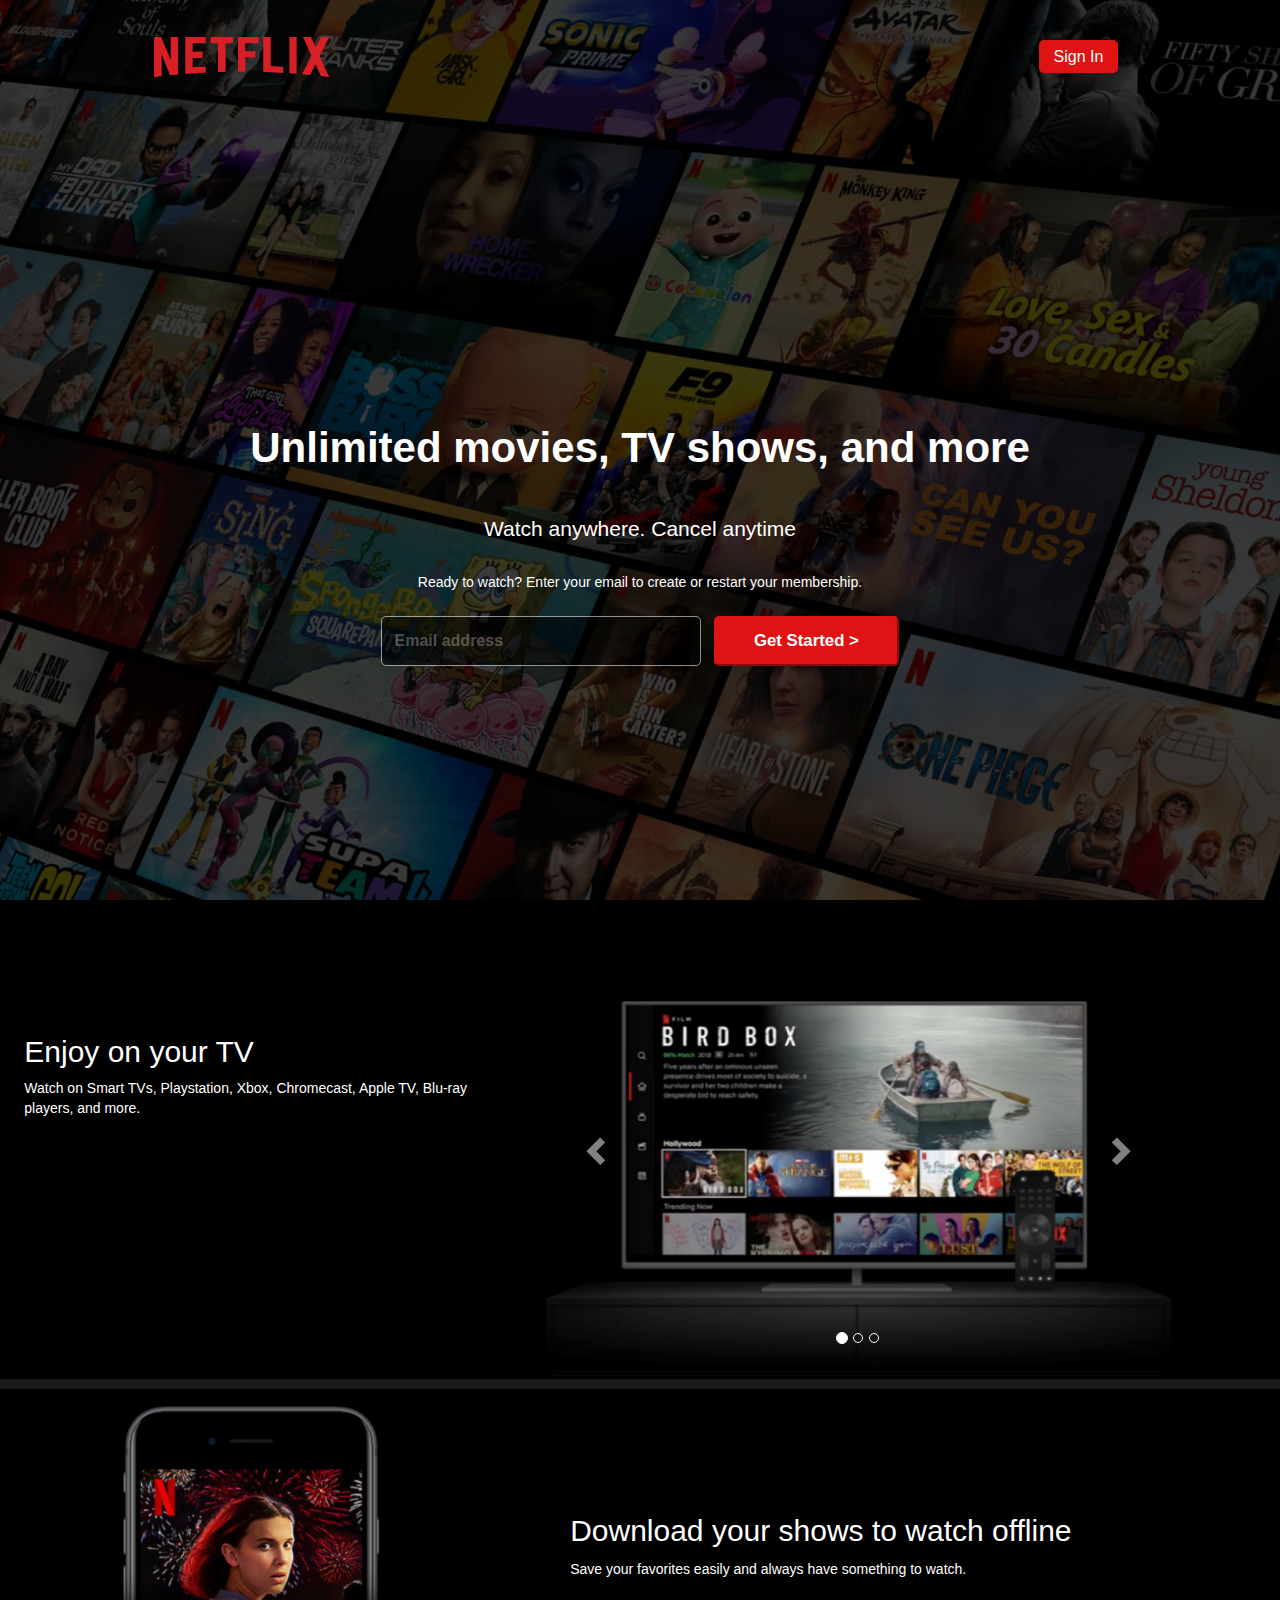
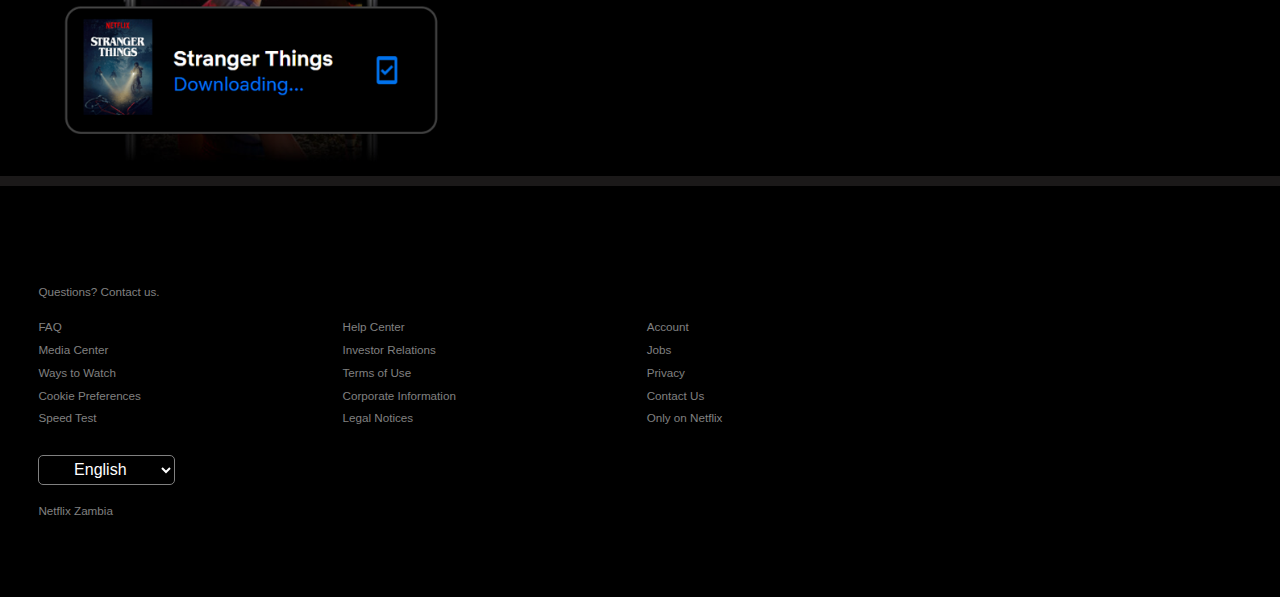
==== index.html @ eb21260d "added bootstrap 3 and working slider" ====
<!DOCTYPE html>
<html lang="en">
  <head>

    <!-- This clone of Netflix website has been developed as part of my assignment towards the Fullstack Web Development Certification course am currently attending at Edureka. -->
    
    <meta charset="UTF-8" />
    <meta name="viewport" content="width=device-width, initial-scale=1.0" />

    
    <title>Netflix Clone Zambia - Watch TV Shows Online, Watch Movies Online</title>

    <!-- <link href="https://cdn.jsdelivr.net/npm/bootstrap@5.0.2/dist/css/bootstrap.min.css" rel="stylesheet" integrity="sha384-EVSTQN3/azprG1Anm3QDgpJLIm9Nao0Yz1ztcQTwFspd3yD65VohhpuuCOmLASjC" crossorigin="anonymous">
    <script src="https://cdn.jsdelivr.net/npm/bootstrap@5.0.2/dist/js/bootstrap.bundle.min.js" integrity="sha384-MrcW6ZMFYlzcLA8Nl+NtUVF0sA7MsXsP1UyJoMp4YLEuNSfAP+JcXn/tWtIaxVXM" crossorigin="anonymous"></script> -->

    <link rel="stylesheet" href="https://maxcdn.bootstrapcdn.com/bootstrap/3.4.1/css/bootstrap.min.css">
        <script src="https://ajax.googleapis.com/ajax/libs/jquery/3.6.4/jquery.min.js"></script>
        <script src="https://maxcdn.bootstrapcdn.com/bootstrap/3.4.1/js/bootstrap.min.js"></script>

    <link rel="stylesheet" href="./css/styles.css" />
    <link rel="icon" href="./images/netflix-logo1.png" />
  </head>
  <body>
    <header>
      <!-- <img src="./images/background_banner.jpg" class="banner-img" alt="Netflix Movies Snapshot" /> -->
      <nav>
        <div class="div-nav-logo">
          <img
            src="./images/logo.png"
            class="nav-netflix-logo"
            alt="netflix-logo"
          />
        </div>
        <div class="navbar-items">
          <a href="#">Sign In</a>
        </div>
      </nav>

      <div class="banner-text">
        <h1>Unlimited movies, TV shows, and more</h1>
        <h3>Watch anywhere. Cancel anytime</h3>
        <h5>
          Ready to watch? Enter your email to create or restart your membership.
        </h5>
        <div>
          <form
            action="#"
            method="post"
            aria-label="Sign up or restart your membership with Netflix."
          >
            <input
              type="text"
              name="email"
              placeholder="Email address"
              required
            />
            <button type="submit" name="submit" title="submit">
              Get Started >
            </button>
          </form>
        </div>
      </div>
    </header>

    <main>

      <!-- Watch on TV Section -->

      <section >
        <div class="row">
        <div class="col-lg-5 col-md-5 col-sm-12 col-xs-12 enjoy-on-tv">
          <h2>Enjoy on your TV</h2>
          <p>Watch on Smart TVs, Playstation, Xbox, Chromecast, Apple TV, Blu-ray players, and more.</p>
        </div>


        <div class="col-lg-6 col-md-6 col-sm-12 col-xs-12">
            <div id="devCarousel" class="carousel slide" data-ride="carousel">
                <ol class="carousel-indicators">
                    <li data-target="#devCarousel" data-slide-to="0" class="active"></li>
                    <li data-target="#devCarousel" data-slide-to="1"></li>
                    <li data-target="#devCarousel" data-slide-to="2"></li>
                </ol>
                <div class="carousel-inner">
                    <div class="item active">
                        <img src="./images/feature-1.png" alt="feature-1" class="imgSlider"/>    
                    </div>
                    <div class="item">
                        <img src="./images/feature-2.png" alt="feature-2" class="imgSlider"/>
                    </div>
                    <div class="item">
                        <img src="./images/feature-3.png" alt="feature-3" class="imgSlider"/>
                    </div>
                </div>

                <a class="left carousel-control" href="#devCarousel" data-slide="prev">
                    <span class="glyphicon glyphicon-chevron-left"></span>
                </a>

                <a class="right carousel-control" href="#devCarousel" data-slide="next">
                    <span class="glyphicon glyphicon-chevron-right"></span>
                </a>


            </div>
        </div>
        </div>
        

        </section>

      <!-- Download your TV Shows Section -->

      <section >
        <div class="row">

        <div class="col-lg-5 col-md-5 col-sm-12 col-xs-12">
                     <img src="./images/feature-2.png" alt="feature-2" class="imgSlider"/>    
            </div>

        <div class="col-lg-6 col-md-6 col-sm-12 col-xs-12 enjoy-on-tv">
          <h2>Download your shows to watch offline </h2>
          <p>Save your favorites easily and always have something to watch.</p>
        </div>

        </div>
        

        </section>

          <!-- <section class="watch-on-tv-section">
            <h2>Enjoy on your TV</h2>
            <h4>Watch on Smart TVs, Playstation, Xbox, Chromecast, Apple TV, Blu-ray players, and more.</h4>
          </section>

          <section class="download-shows-section">

            <h2>Enjoy on your TV</h2>
            <h4>Watch on Smart TVs, Playstation, Xbox, Chromecast, Apple TV, Blu-ray players, and more.</h4>
          </section>

          <section class="watch-everywhere-section">
            <h2>Enjoy on your TV</h2>
            <h4>Watch on Smart TVs, Playstation, Xbox, Chromecast, Apple TV, Blu-ray players, and more.</h4>
          </section>

          <section class="kids-section">
            <h2>Enjoy on your TV</h2>
            <h4>Watch on Smart TVs, Playstation, Xbox, Chromecast, Apple TV, Blu-ray players, and more.</h4>
          </section> -->

          <section class="faq-section"></section>


          <hr class="section-divider" >

      
          <span id="contact-link">
             <a href="#">Questions? Contact us.</a>
          </span>
              
    </main>

    <footer>

       

        
           <span><a href="#" >FAQ</a></span>
           <span><a href="#" >Help Center</a></span>
           <span><a href="#" >Account</a></span>
           
        

        
          <span><a href="#">Media Center</a></span>
          <span><a href="#">Investor Relations</a></span>
          <span><a href="#">Jobs</a></span>
        

        
          <span><a href="#">Ways to Watch</a></span>
          <span><a href="#">Terms of Use</a></span>
          <span><a href="#">Privacy</a></span>
        
          <span><a href="#" >Cookie Preferences</a></span>
          <span><a href="#" >Corporate Information</a></span>
          <span><a href="#" >Contact Us</a></span>
        
          <span><a href="#" >Speed Test</a></span>
          <span><a href="#" >Legal Notices</a></span>
          <span><a href="#" >Only on Netflix</a></span>

          <div>
            <select name="languages" id="languages" title="languages">
                <option value="en-ZM">English</option>
          </select>   
          <span>Netflix Zambia</span>
          </div>
        

    </footer>
  </body>
</html>
---- css/styles.css ----
* {
    margin: 0px;
    padding: 0px;
    box-sizing: border-box;
}

body{
    background-color: black;
    font-family: "Poppins", sans-serif;
    color: white;
    overflow: hidden;
    overflow-y: scroll;
}

header {
    width: 100%;
    min-height: 100dvh;
    background-image: linear-gradient(rgba(0, 0, 0, 0.7), rgba(0, 0, 0, 0.7)), url(../images/background_banner.jpg) ;
    /* background: linear-gradient(360deg, rgba(0, 0, 0, 0) 0%, rgba(0, 0, 0, 0.90) 100%), */
            /* url(../images/background_banner.jpg); */
    background-size: cover;
    background-position: center;

}

nav {
    position: absolute;
    top: 3%;
    display: flex;
    justify-content: space-between;
    width: 100%;
    padding: 0% 12%;
    /* border: 1px solid #ccc; */
}
 
.section-divider {  
    width: 100%;
    margin-top: 10px;
    border-color: black;
    /* background-color: rgb(78, 75, 75);
    color:  rgb(78, 75, 75);
    border-top: 10px solid rgb(78, 75, 75); */
}

.div-nav-logo{
    float: left;
    padding-top: 1%;
}
.nav-netflix-logo{
    width: 175px;
    height: 40px;
}

.navbar-items {    
    float: right;
    padding-top: 2%;
}

.navbar-items a {
    width: max-content;
    margin: 8px;
    background-color: rgb(223, 19, 19);
    border-radius: 5px;
    padding: 8px 15px;
    color: white;
    font-size:medium;
    text-decoration: none;
}

.banner-text {
    width: 100%;
    position: absolute;
    top: 45%;
    display: flex;
    flex-direction: column;
    align-items: center;
    justify-content: center;
    /* border: 1px solid #fff; */
    text-align: center;
}

.banner-text h1, h2, h3, h4, h5, h6 {
    margin-bottom: 2%;
}

.banner-text h1 {
    font-weight:800;
    font-size: 300%;
}

.banner-text h3 {
    font-size: 150%;
}

.banner-text h5 {
    font-size: 100%;
}

.banner-text div {
    width: 100%;
    
}

.banner-text div form{
    display: flex;
    flex-wrap: wrap;
    justify-content: center;
    width: 100%;
   

}

.banner-text div form input {
    background-color: rgb(0, 0, 0);
    /* color:white !important; */
    width: 25%;
    height: 50px;
    opacity: 55%;
    border: 1px solid white;
    border-radius: 5px;
    margin-right: 1%;
    font-size: medium;
    font-weight: bold;
    padding-left: 1%;

}

.banner-text div form button {
    width: max-content;
    padding-left: 3%;
    padding-right: 3%;
    border-radius: 5px;
    font-size: larger;
    font-weight: bold;
    color: #fff;
    background-color: rgb(223, 19, 19);
    border-color: rgb(223, 19, 19);
}

main {
    background-color: rgb(27, 25, 25);
}

section {
    background-color: black;
    margin-bottom: 3px;
    margin-top: 10px;
    padding: 0%;
}



main span a{
    float: left;
    text-align: left;
    color: gray;
    margin: 6% 0% 1% 3%;
    font-size: smaller;
}

.enjoy-on-tv {

    padding-top: 8%;
    padding-left: 3%;
}

.imgSlider {
    width: 100%;
    height: auto;
    /* height: 300px !important; */
}

footer {

    width: 100%;
    padding: 0% 25% 6% 3%;
    display: flex;
    flex-direction: row;
    flex-wrap: wrap;
    color: gray;

}

footer span {
    width: 33%;
    min-width: 100px;
}

footer span a {
    float: left;
    text-align: left;
    color: gray;
    margin-top: 2%;
    font-size: smaller;
}

footer div {
    margin-top: 3%;
}

footer div select {
    min-width: max-content;
    background-color: black;
    color: white;
    border: 1px solid gray;
    padding: 3% 20%;
    margin-bottom: 10%;
    font-size: medium;
    border-radius: 5px;
}

footer div span {
    font-size: smaller;
}



/**** MEDIA QUERIES ****/

/* @media screen and (max-width:1080px) { */
@media screen and (max-width:1080px) {

        header {
        
                min-height: 60dvh;
        
            }


nav {
      padding: 0% 3%;
}
    .nav-netflix-logo {
            width: 100px;
            height: 20px;
        }

.banner-text {
    top: 20%;
}
    
    .banner-text h1 {
            font-weight: bold;
            font-size:175%;
        }
    
        .banner-text h3 {
            font-size:100%;
            font-weight: lighter;
        }
    
        .banner-text h5 {
            font-size:smaller
        }
    
        .banner-text div {
            width: 100%;
            font-weight: lighter;
    
        }

        .banner-text div form input {
                    width: 30%;
                 }
    
    
}

/* @media screen and (max-width:700px) { */
@media screen and (max-width:992px) {


    .banner-text div form input {
            height: 35px;
            font-size: smaller;
    
        }
    footer span {
            
            width: 45%;
        }

}

/* @media screen and (max-width:535px) { */
@media screen and (max-width:768px) {

    header {
        
            min-height: 60dvh;
        
            }
        
  
    .banner-text {
        top: 20%;
                }

    .banner-text h1 {
        /* font-weight: bold; */
        font-size: medium;
    }

    .banner-text h3 {
        font-size: small;
    }

    .banner-text h5 {
        font-size: smaller
    }

    .banner-text div {
        width: 100%;

    }

     .banner-text div form input {
        width: 55%;
    } 

    .banner-text div form button {
        /* margin: auto; */
        font-size: smaller;
        
    }

        footer span {
    
            width: 85%;
        }
}


/* @media screen and (max-width: 300px){ */
@media screen and (max-width: 576px) {
    header {
 
            min-height: 90dvh;           
    
        }

    nav {
           flex-direction: column;
           justify-content: center;
           align-items: center;
        }
   
    .banner-text {
        top: 20%;
    }

        .banner-text div form input {
            margin: 10px auto;
            width: 95%;
        }

    .banner-text div form button {
        margin: 10px auto;
                 
    }
        

}
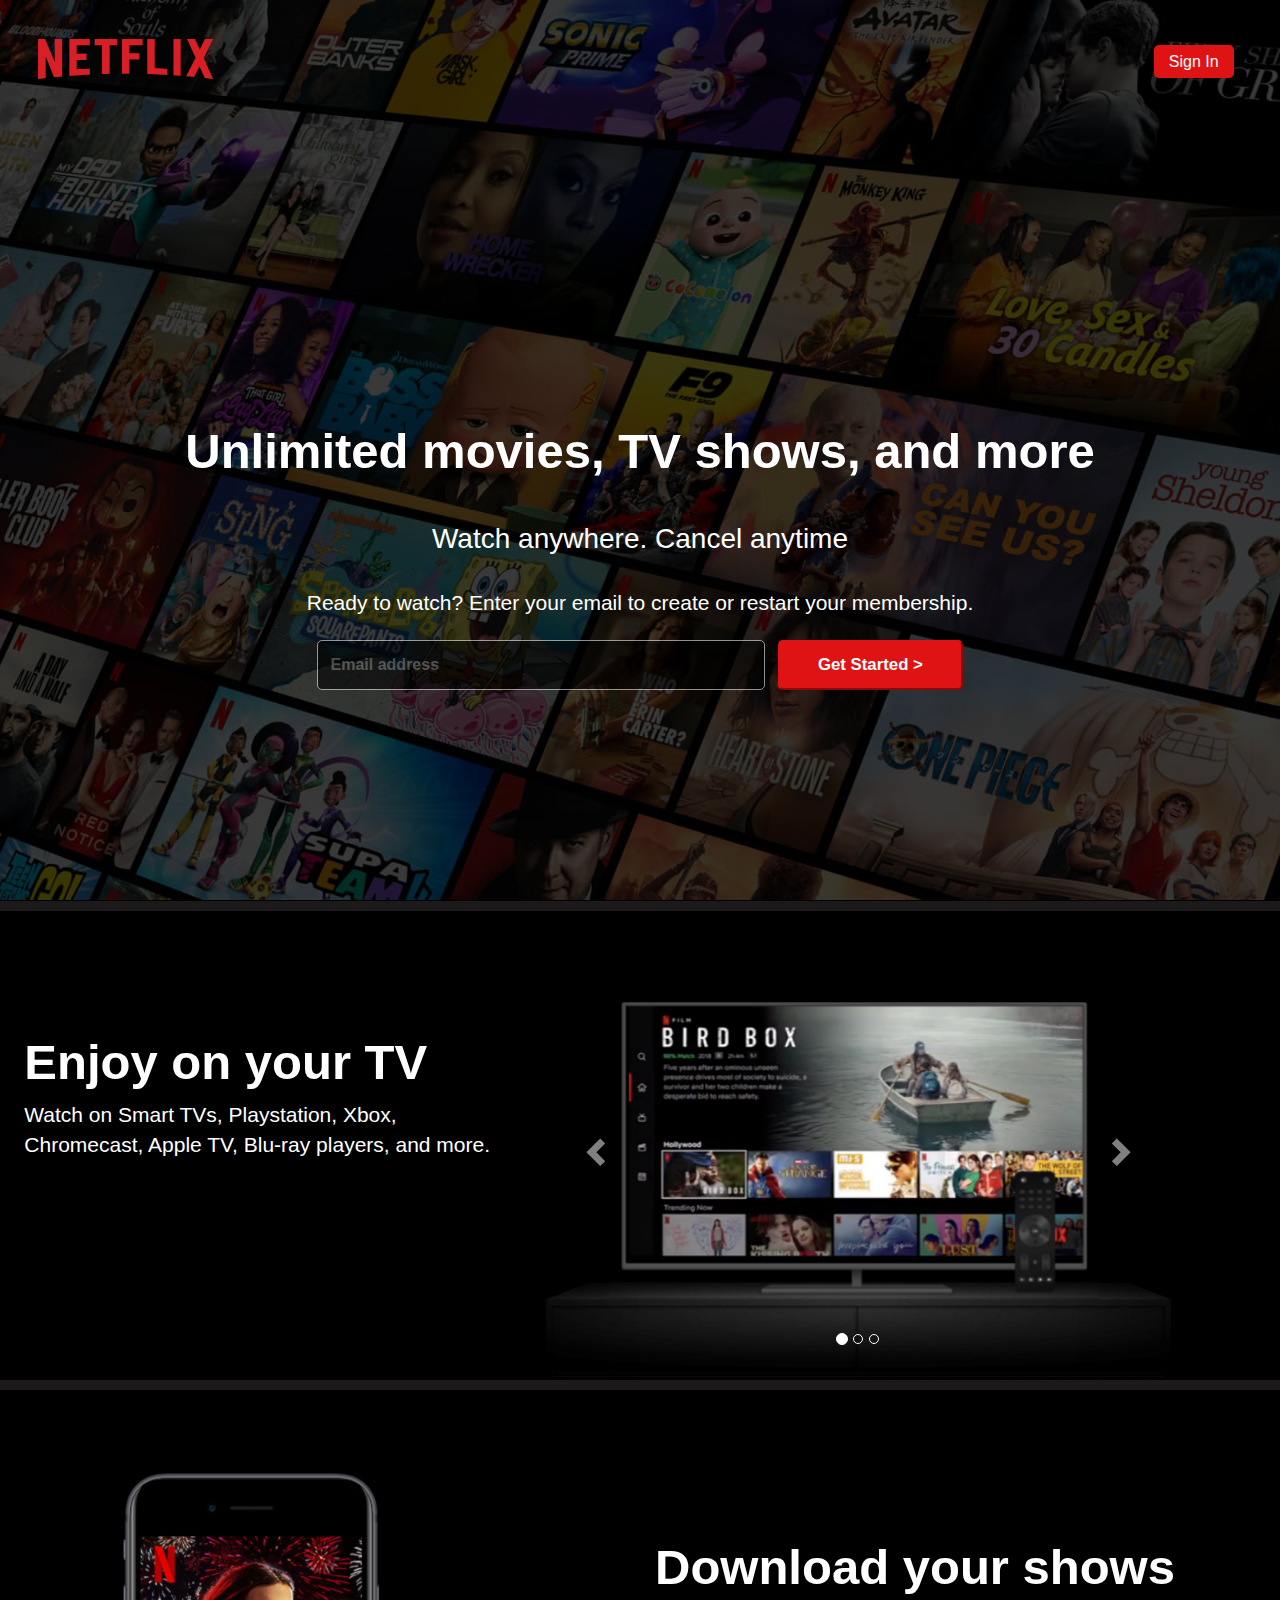
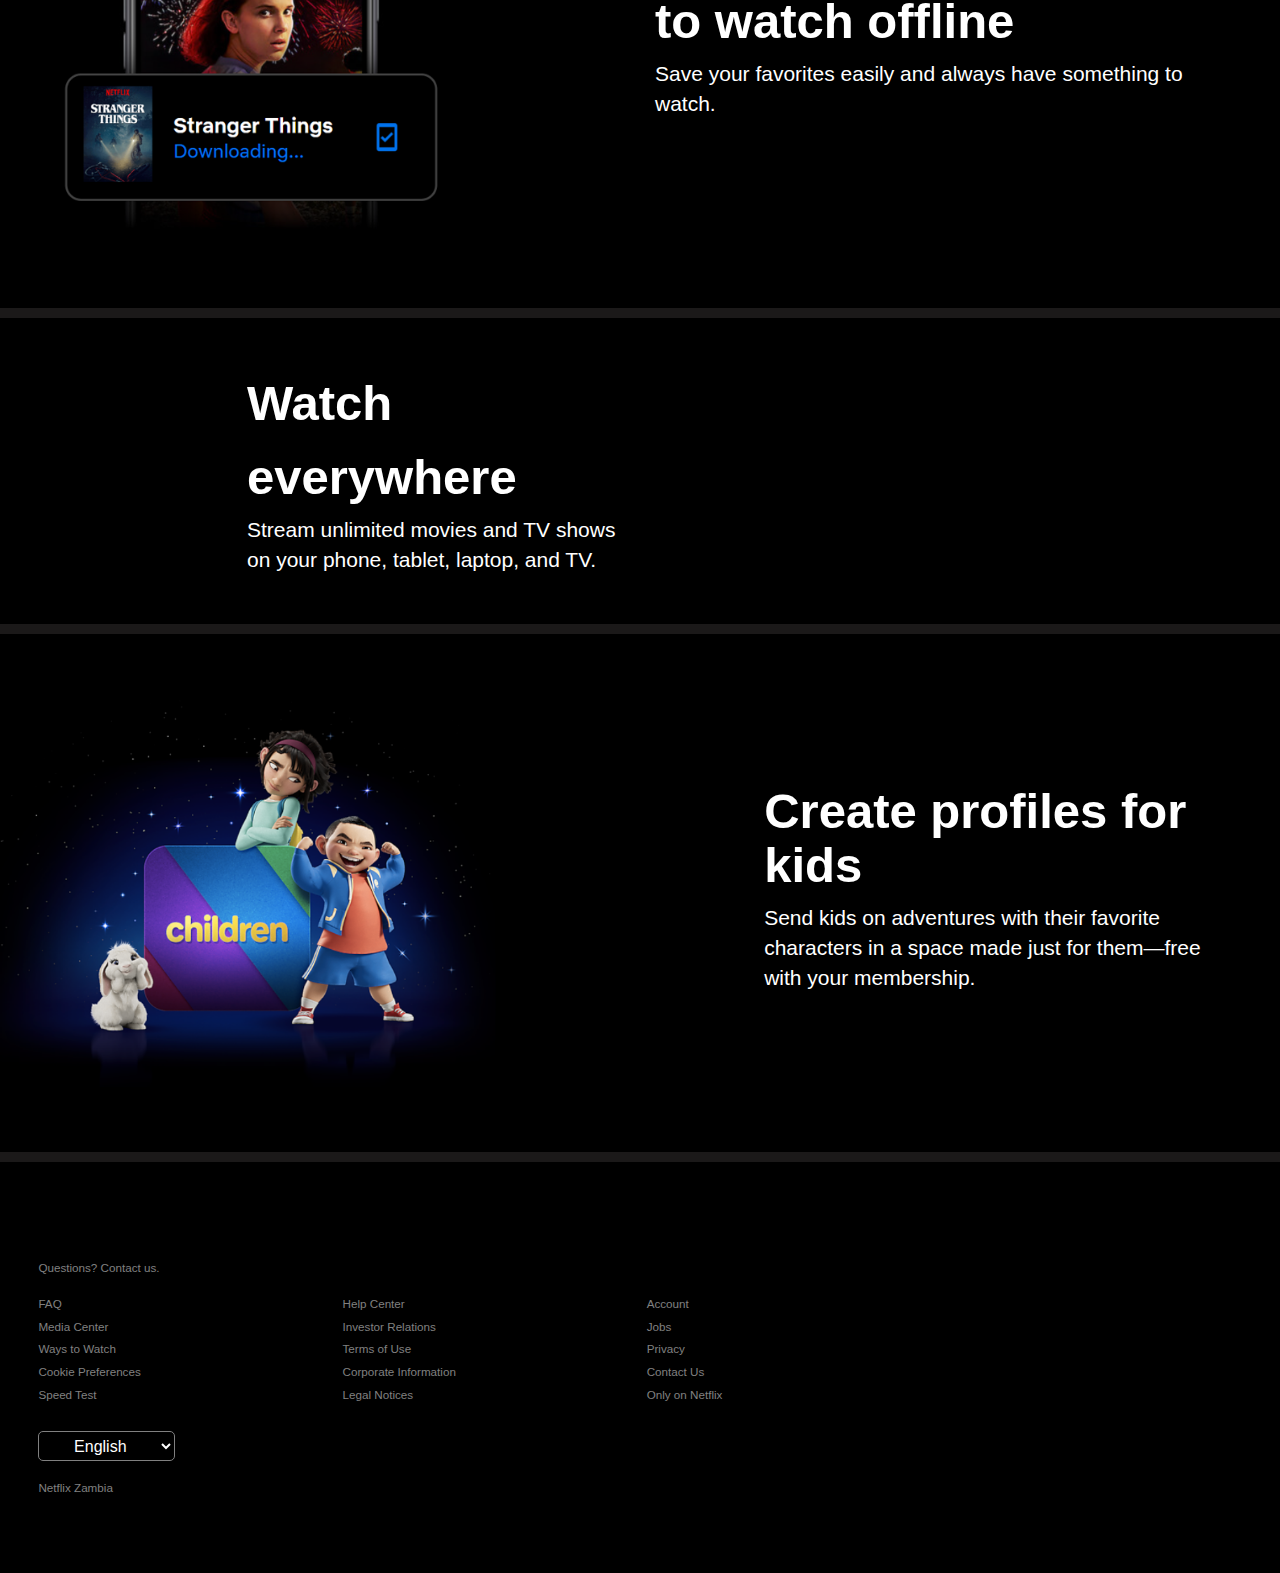
==== commit 7f70a707: "Done upto Kid's secton" ====
--- a/index.html
+++ b/index.html
@@ -39,9 +39,9 @@
       <div class="banner-text">
         <h1>Unlimited movies, TV shows, and more</h1>
         <h3>Watch anywhere. Cancel anytime</h3>
-        <h5>
+        <h4>
           Ready to watch? Enter your email to create or restart your membership.
-        </h5>
+        </h4>
         <div>
           <form
             action="#"
@@ -63,6 +63,8 @@
     </header>
 
     <main>
+
+       <hr class="section-divider-bottom-margin" >
 
       <!-- Watch on TV Section -->
 
@@ -114,14 +116,52 @@
       <section >
         <div class="row">
 
-        <div class="col-lg-5 col-md-5 col-sm-12 col-xs-12">
+          
+        <div class="col-lg-6 col-md-6 col-sm-12 col-xs-12 download-your-shows">
+          <h2>Download your shows to watch offline </h2>
+          <p>Save your favorites easily and always have something to watch.</p>
+        </div>
+        
+        <div class="col-lg-5 col-md-5 col-sm-12 col-xs-12 download-your-shows-img">
                      <img src="./images/feature-2.png" alt="feature-2" class="imgSlider"/>    
             </div>
 
-        <div class="col-lg-6 col-md-6 col-sm-12 col-xs-12 enjoy-on-tv">
-          <h2>Download your shows to watch offline </h2>
-          <p>Save your favorites easily and always have something to watch.</p>
-        </div>
+
+        </div>
+        
+
+        </section>
+
+          <!-- Watch Everywhere Section -->
+
+      <section >
+        <div class="row">
+
+        <div class="col-lg-6 col-md-6 col-sm-12 col-xs-12 watch-everywhere">
+          <h2>Watch </h2>
+          <h2>everywhere </h2>
+          <p>Stream unlimited movies and TV shows on your phone, tablet, laptop, and TV.</p>
+        </div>
+
+        </div>
+        
+
+        </section>
+
+        <!-- Watch Everywhere Section -->
+
+      <section >
+        <div class="row">
+          
+        <div class="col-lg-5 col-md-5 col-sm-12 col-xs-12 kids-profile ">
+          <h2>Create profiles for kids </h2>
+          <p>Send kids on adventures with their favorite characters in a space made just for them—free with your membership.</p>
+        </div>
+
+            <div class="col-lg-5 col-md-5 col-sm-12 col-xs-12 kids-profile-img" >
+                     <img src="./images/feature-4.png" alt="feature-2" class="imgSlider"/>    
+            </div>
+
 
         </div>
         
@@ -152,7 +192,7 @@
           <section class="faq-section"></section>
 
 
-          <hr class="section-divider" >
+          <hr class="section-divider-top-margin" >
 
       
           <span id="contact-link">
--- a/css/styles.css
+++ b/css/styles.css
@@ -1,26 +1,36 @@
 * {
-    margin: 0px;
-    padding: 0px;
+    margin:0;
+    padding:0;
     box-sizing: border-box;
 }
 
 body{
     background-color: black;
-    font-family: "Poppins", sans-serif;
+    font-family: "Bebas Neue", "Poppins", sans-serif;
     color: white;
-    overflow: hidden;
-    overflow-y: scroll;
+    /* overflow: hidden;
+    overflow-y: scroll; */
+}
+
+h2 {
+    font-size: 350%;
+    font-weight: 900;
+}
+
+p {
+    font-size: 150%;
+
 }
 
 header {
     width: 100%;
-    min-height: 100dvh;
+    min-height: 100vh;
     background-image: linear-gradient(rgba(0, 0, 0, 0.7), rgba(0, 0, 0, 0.7)), url(../images/background_banner.jpg) ;
-    /* background: linear-gradient(360deg, rgba(0, 0, 0, 0) 0%, rgba(0, 0, 0, 0.90) 100%), */
+    /* background: linear-gradient(360deg, rgba(0, 0, 0, 0) 0, rgba(0, 0, 0, 0.90) 100%), */
             /* url(../images/background_banner.jpg); */
     background-size: cover;
     background-position: center;
-
+    margin-bottom:0;
 }
 
 nav {
@@ -29,17 +39,21 @@
     display: flex;
     justify-content: space-between;
     width: 100%;
-    padding: 0% 12%;
+    padding: 0 3%;
     /* border: 1px solid #ccc; */
 }
  
-.section-divider {  
+.section-divider-top-margin {  
     width: 100%;
     margin-top: 10px;
     border-color: black;
-    /* background-color: rgb(78, 75, 75);
-    color:  rgb(78, 75, 75);
-    border-top: 10px solid rgb(78, 75, 75); */
+}
+
+.section-divider-bottom-margin {
+    width: 100%;
+    margin-bottom: 10px;
+    margin-top:0;
+    border-color: black;
 }
 
 .div-nav-logo{
@@ -79,21 +93,24 @@
     text-align: center;
 }
 
-.banner-text h1, h2, h3, h4, h5, h6 {
+.banner-text  h2, h4, h6 {
     margin-bottom: 2%;
 }
 
 .banner-text h1 {
-    font-weight:800;
-    font-size: 300%;
+    margin-bottom: 2%;
+    font-weight:900;
+    font-size: 350%;
 }
 
 .banner-text h3 {
+    margin-bottom: 2%;
+    font-size: 200%;
+}
+
+.banner-text h4 {
+    margin-bottom: 2%;
     font-size: 150%;
-}
-
-.banner-text h5 {
-    font-size: 100%;
 }
 
 .banner-text div {
@@ -113,9 +130,9 @@
 .banner-text div form input {
     background-color: rgb(0, 0, 0);
     /* color:white !important; */
-    width: 25%;
+    width: 35%;
     height: 50px;
-    opacity: 55%;
+    opacity: 0.55;
     border: 1px solid white;
     border-radius: 5px;
     margin-right: 1%;
@@ -145,7 +162,7 @@
     background-color: black;
     margin-bottom: 3px;
     margin-top: 10px;
-    padding: 0%;
+    padding: 0;
 }
 
 
@@ -154,7 +171,7 @@
     float: left;
     text-align: left;
     color: gray;
-    margin: 6% 0% 1% 3%;
+    margin: 6% 0 1% 3%;
     font-size: smaller;
 }
 
@@ -164,16 +181,54 @@
     padding-left: 3%;
 }
 
+.watch-everywhere {
+
+    padding-top: 3%;
+    padding-bottom: 3%;
+    padding-left: 20%;
+
+ }
+
+ .download-your-shows {
+        padding-top: 10%;
+        padding-bottom: 10%;
+        padding-right: 5%;
+        float: right;
+
+ }
+
+ .download-your-shows-img {
+    margin-top: 5%;
+    margin-bottom: 5%;
+ }
+
+ .kids-profile {
+    padding-top: 10%;
+    padding-bottom: 10%;
+    padding-right: 5%;
+    float: right;
+ }
+
+  .kids-profile-img {
+      padding-top: 5%;
+      padding-bottom: 5%;
+      
+  }
+
+
 .imgSlider {
     width: 100%;
     height: auto;
     /* height: 300px !important; */
 }
 
+
+
+
 footer {
 
     width: 100%;
-    padding: 0% 25% 6% 3%;
+    padding: 0 25% 6% 3%;
     display: flex;
     flex-direction: row;
     flex-wrap: wrap;
@@ -220,15 +275,13 @@
 /* @media screen and (max-width:1080px) { */
 @media screen and (max-width:1080px) {
 
-        header {
-        
-                min-height: 60dvh;
-        
+        header{ 
+            min-height: 60vh;       
             }
 
 
 nav {
-      padding: 0% 3%;
+      padding: 0 3%;
 }
     .nav-netflix-logo {
             width: 100px;
@@ -275,6 +328,18 @@
             font-size: smaller;
     
         }
+    section div {
+           text-align: center;
+        }
+
+    .watch-everywhere {
+        padding-left: 3%;
+        padding-right: 3%;
+    }
+
+    /* .kids-profile {
+        float: left;
+    } */
     footer span {
             
             width: 45%;
@@ -287,7 +352,7 @@
 
     header {
         
-            min-height: 60dvh;
+            min-height: 60vh;
         
             }
         
@@ -335,7 +400,7 @@
 @media screen and (max-width: 576px) {
     header {
  
-            min-height: 90dvh;           
+            min-height: 90vh;           
     
         }
 
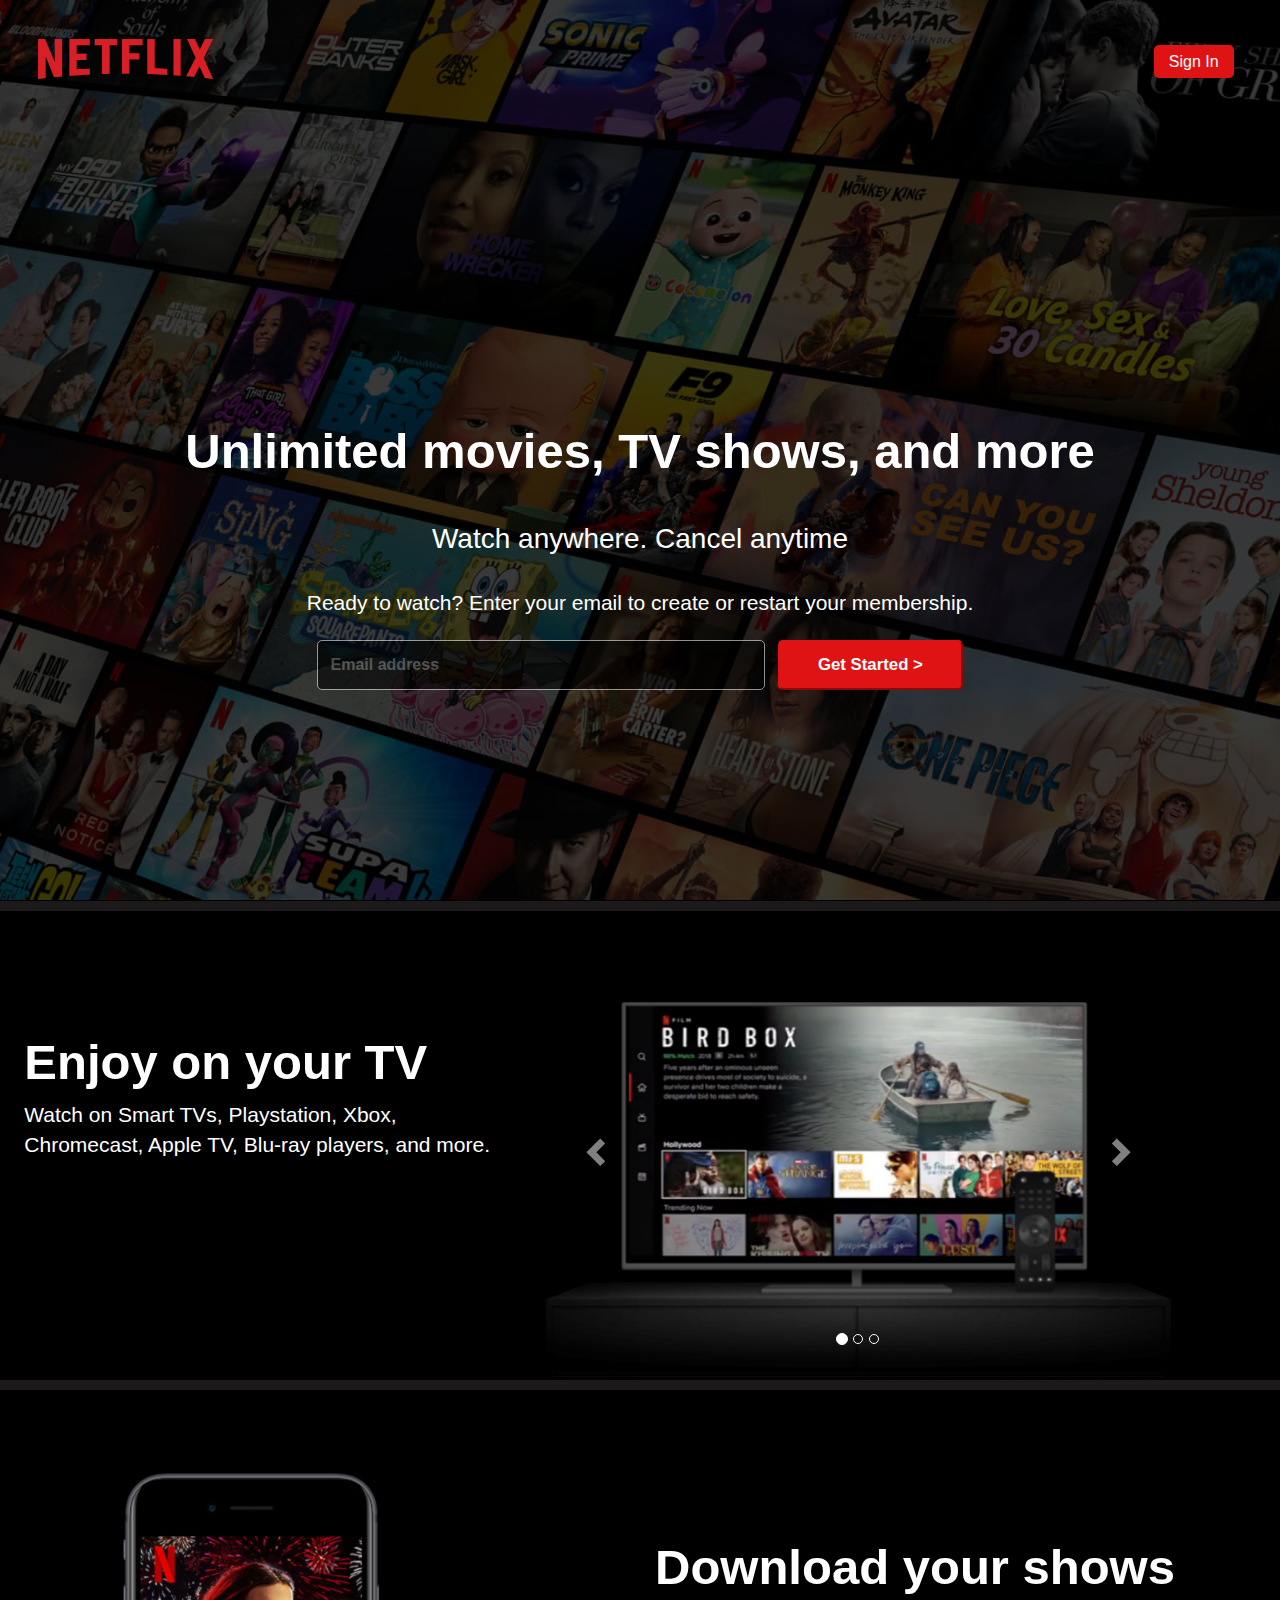
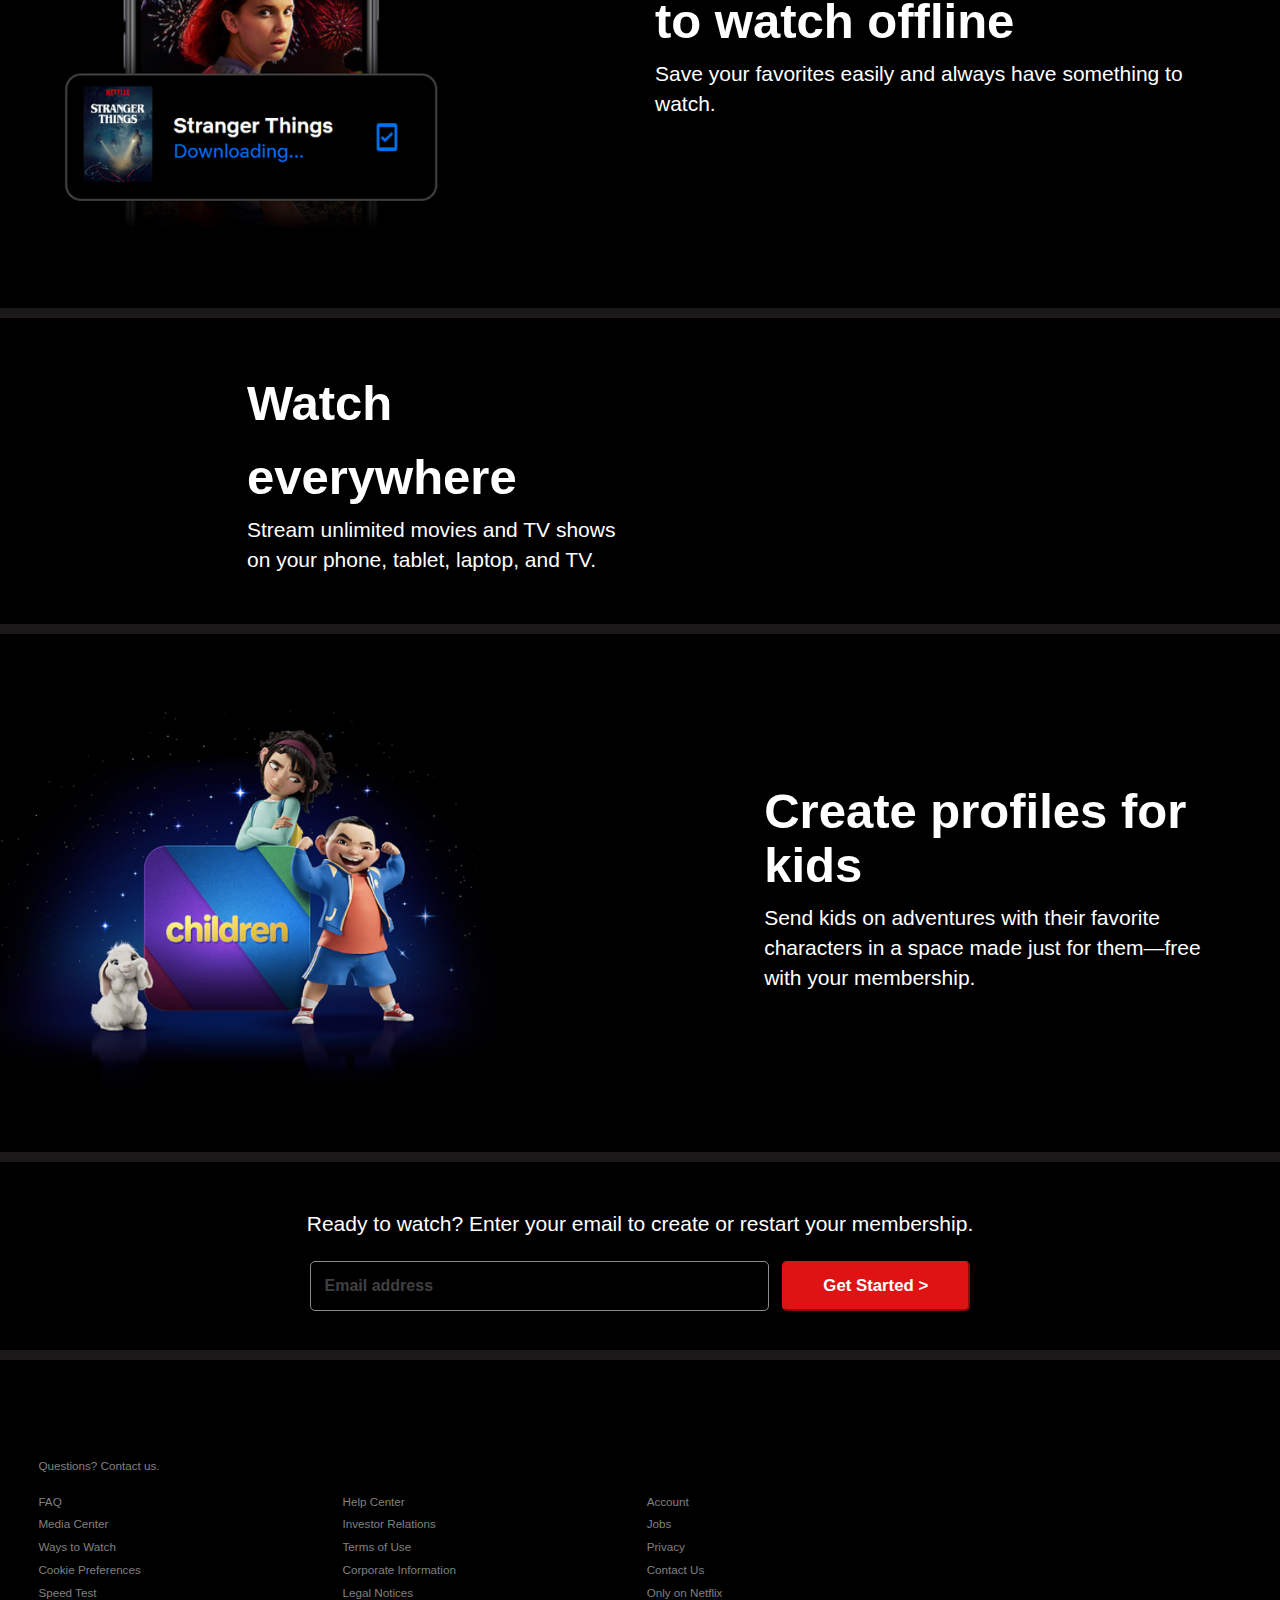
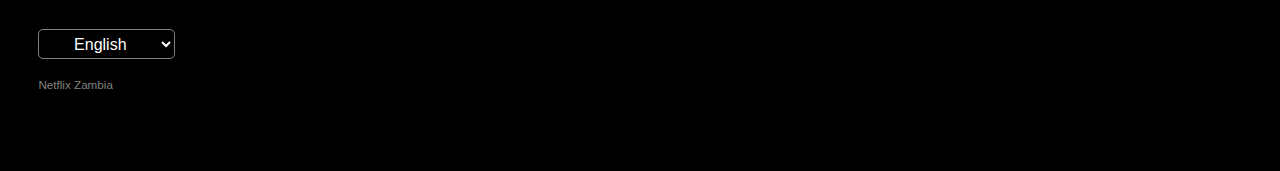
==== commit 18a7ef21: "added Get started form to the FAQ section, now remaining with FAQ list" ====
--- a/index.html
+++ b/index.html
@@ -143,8 +143,7 @@
           <p>Stream unlimited movies and TV shows on your phone, tablet, laptop, and TV.</p>
         </div>
 
-        </div>
-        
+        </div>        
 
         </section>
 
@@ -167,8 +166,48 @@
         
 
         </section>
-
-          <!-- <section class="watch-on-tv-section">
+        
+
+        <!--**FAQ Section * -->
+
+         <section >
+        <div class="row">
+
+            <div class="col-12 ">
+
+                
+              
+
+        <div class="banner-text get-started">
+        
+        <h4>
+          Ready to watch? Enter your email to create or restart your membership.
+        </h4>
+        <div>
+          <form
+            action="#"
+            method="post"
+            aria-label="Sign up or restart your membership with Netflix."
+          >
+            <input
+              type="text"
+              name="email"
+              placeholder="Email address"
+              required
+            />
+            <button type="submit" name="submit" title="submit">
+              Get Started >
+            </button>
+          </form>
+        </div>
+      </div>
+
+
+
+        </div>
+        </section>
+        
+        <!-- <section class="watch-on-tv-section">
             <h2>Enjoy on your TV</h2>
             <h4>Watch on Smart TVs, Playstation, Xbox, Chromecast, Apple TV, Blu-ray players, and more.</h4>
           </section>
--- a/css/styles.css
+++ b/css/styles.css
@@ -91,6 +91,13 @@
     justify-content: center;
     /* border: 1px solid #fff; */
     text-align: center;
+}
+
+.get-started {
+    position: relative;
+    /* top: auto; */
+    margin-top: 3%;
+    margin-bottom: 3%;
 }
 
 .banner-text  h2, h4, h6 {
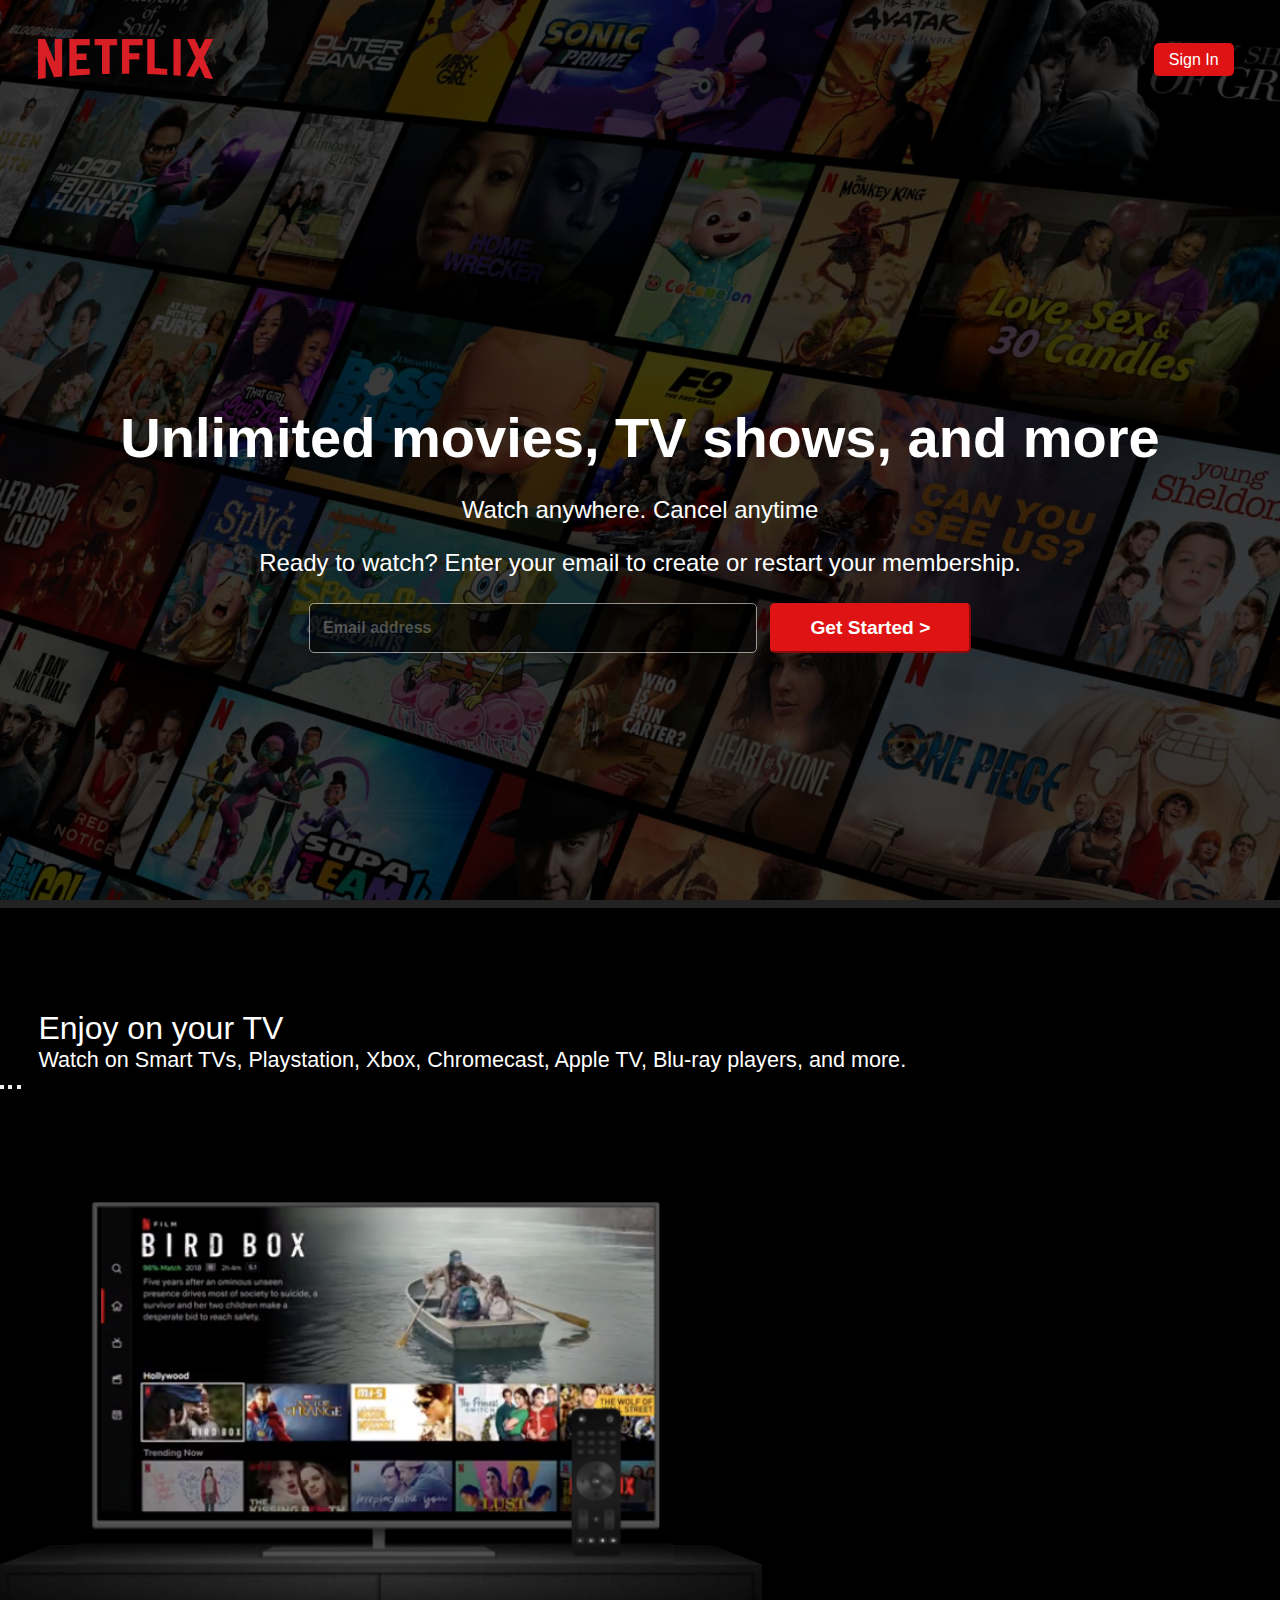
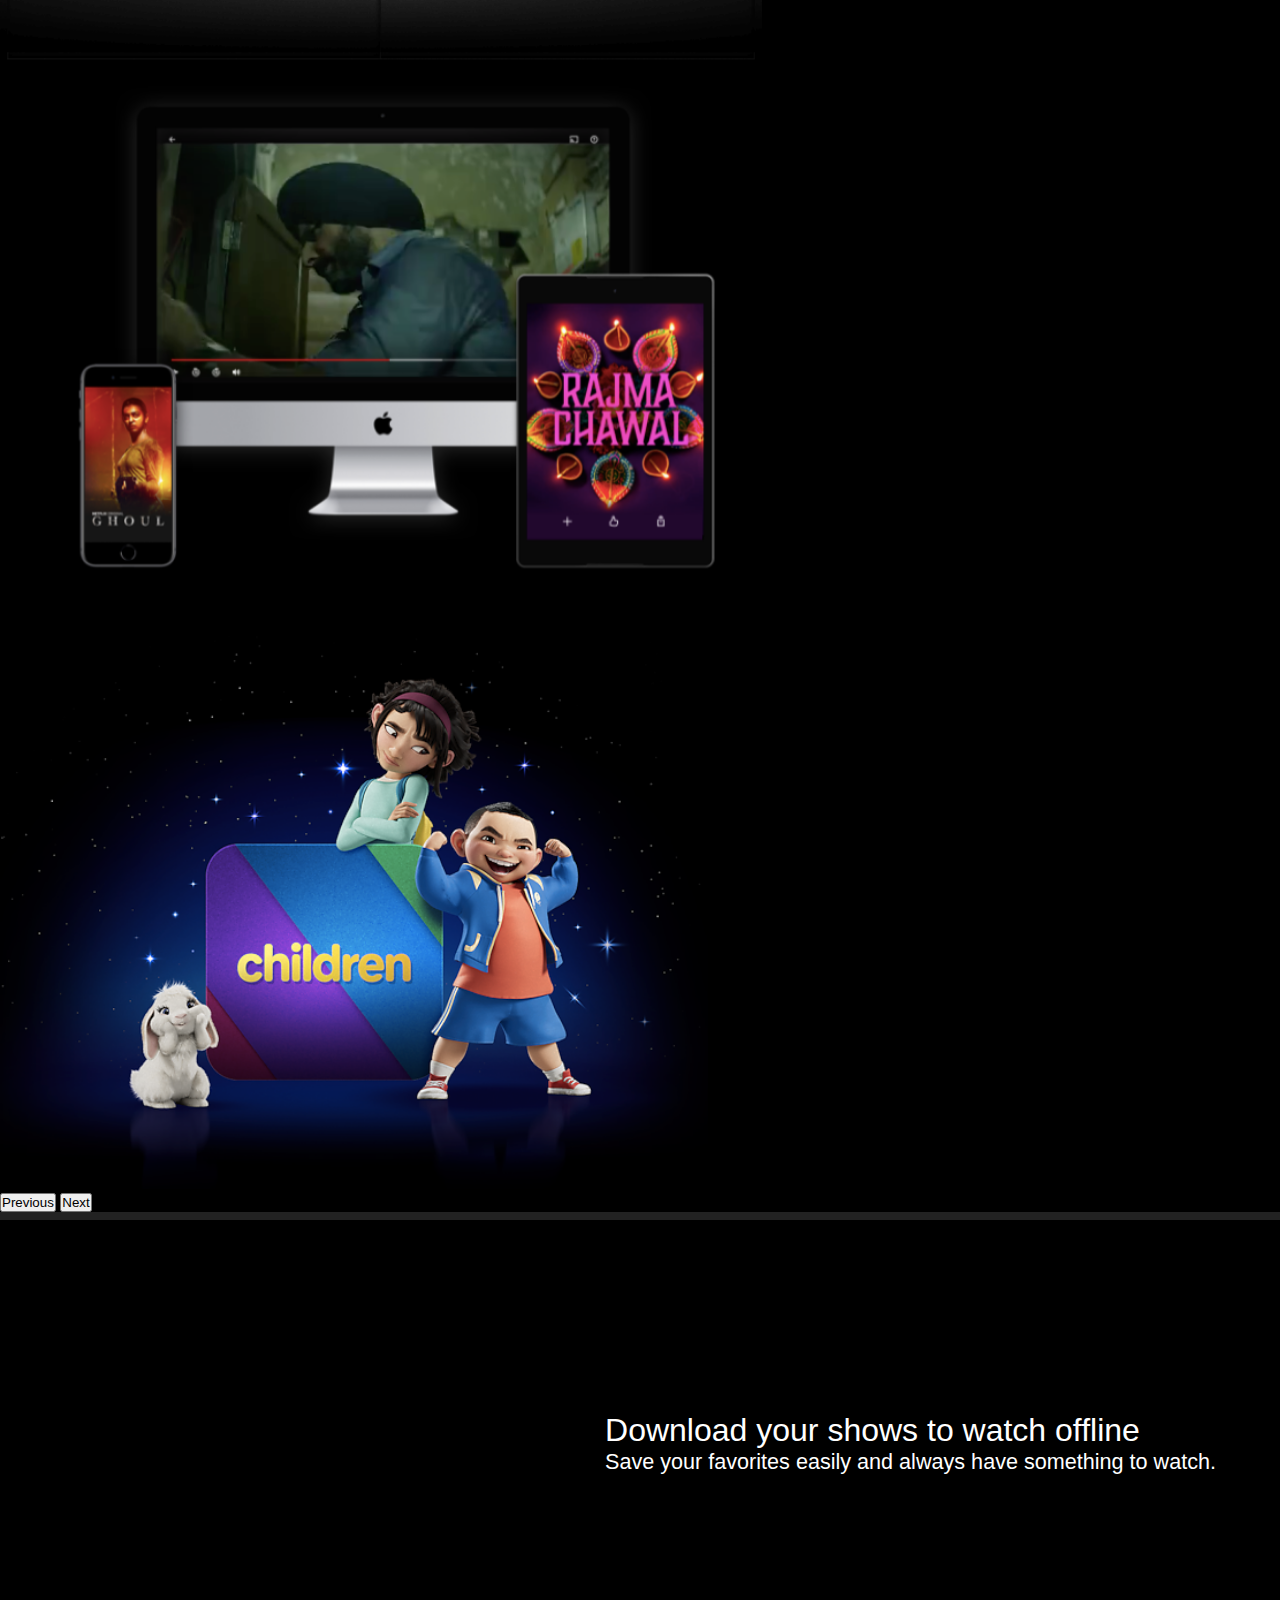
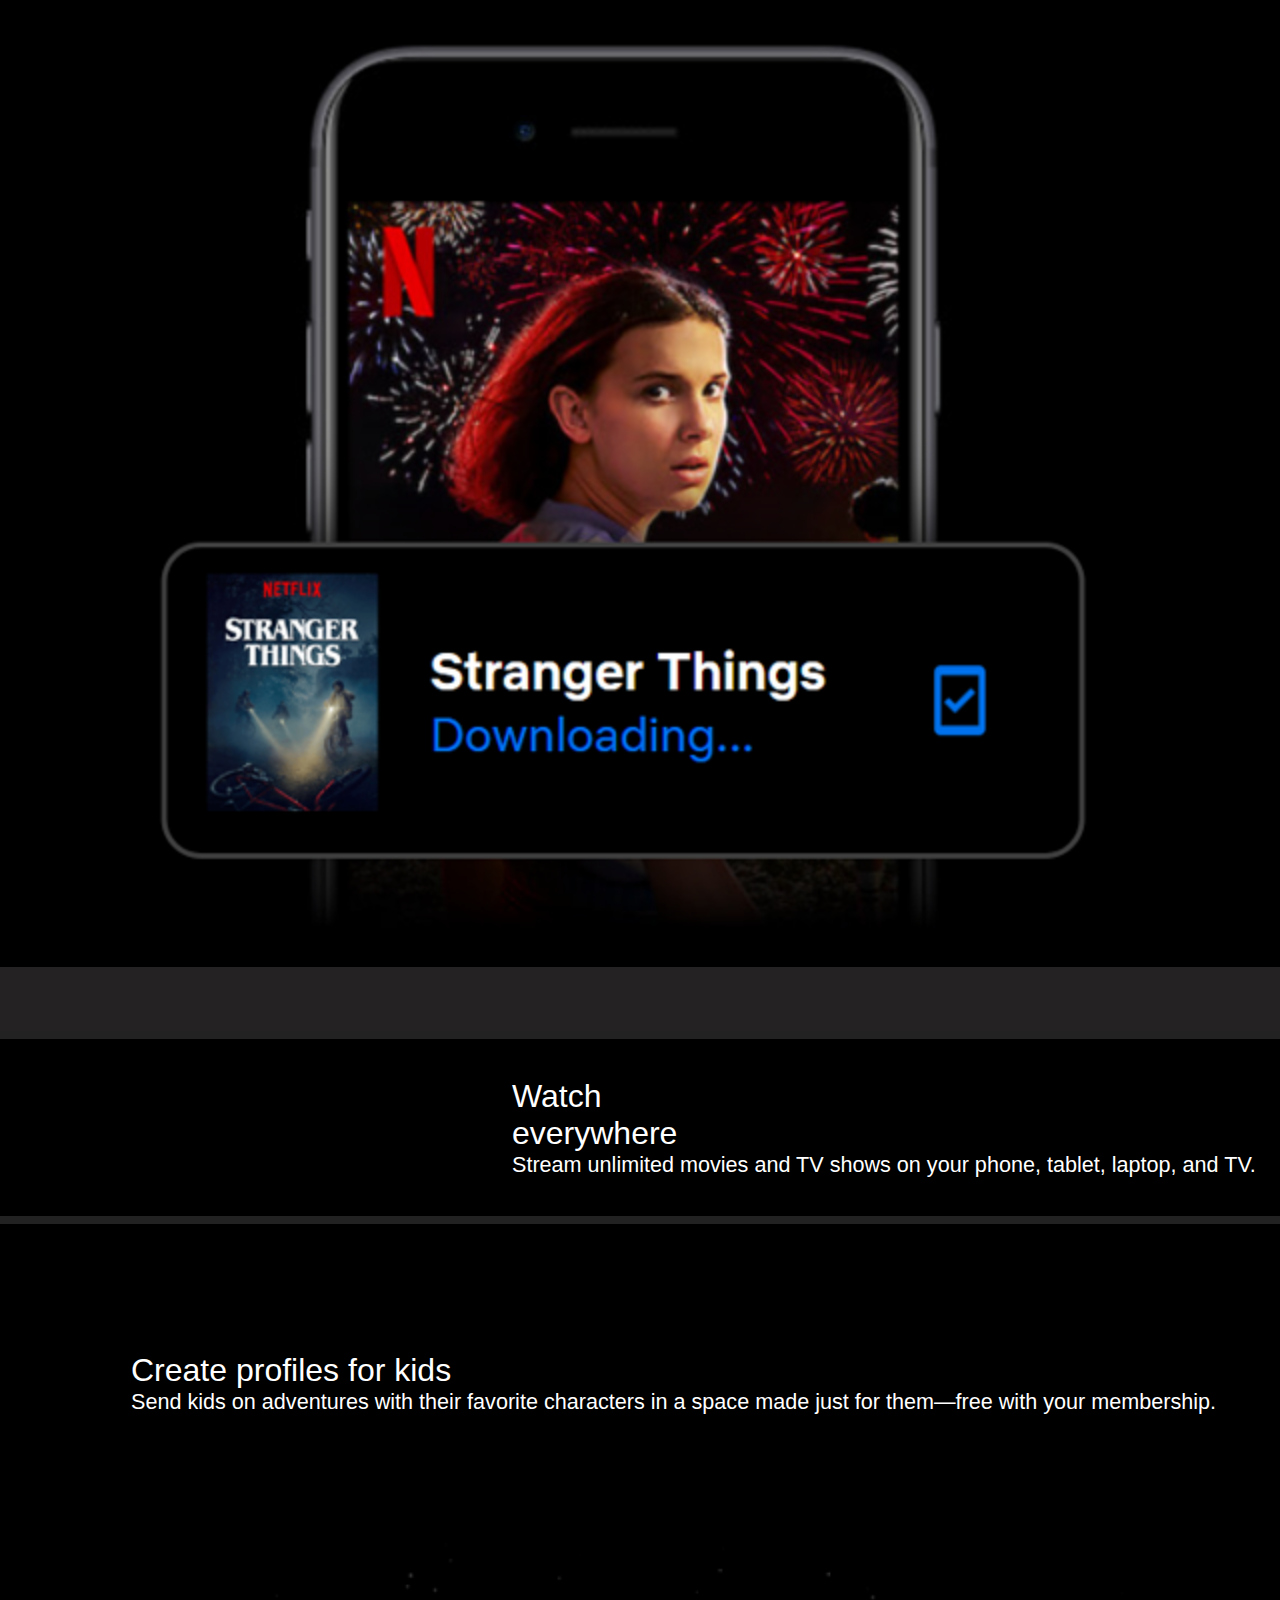
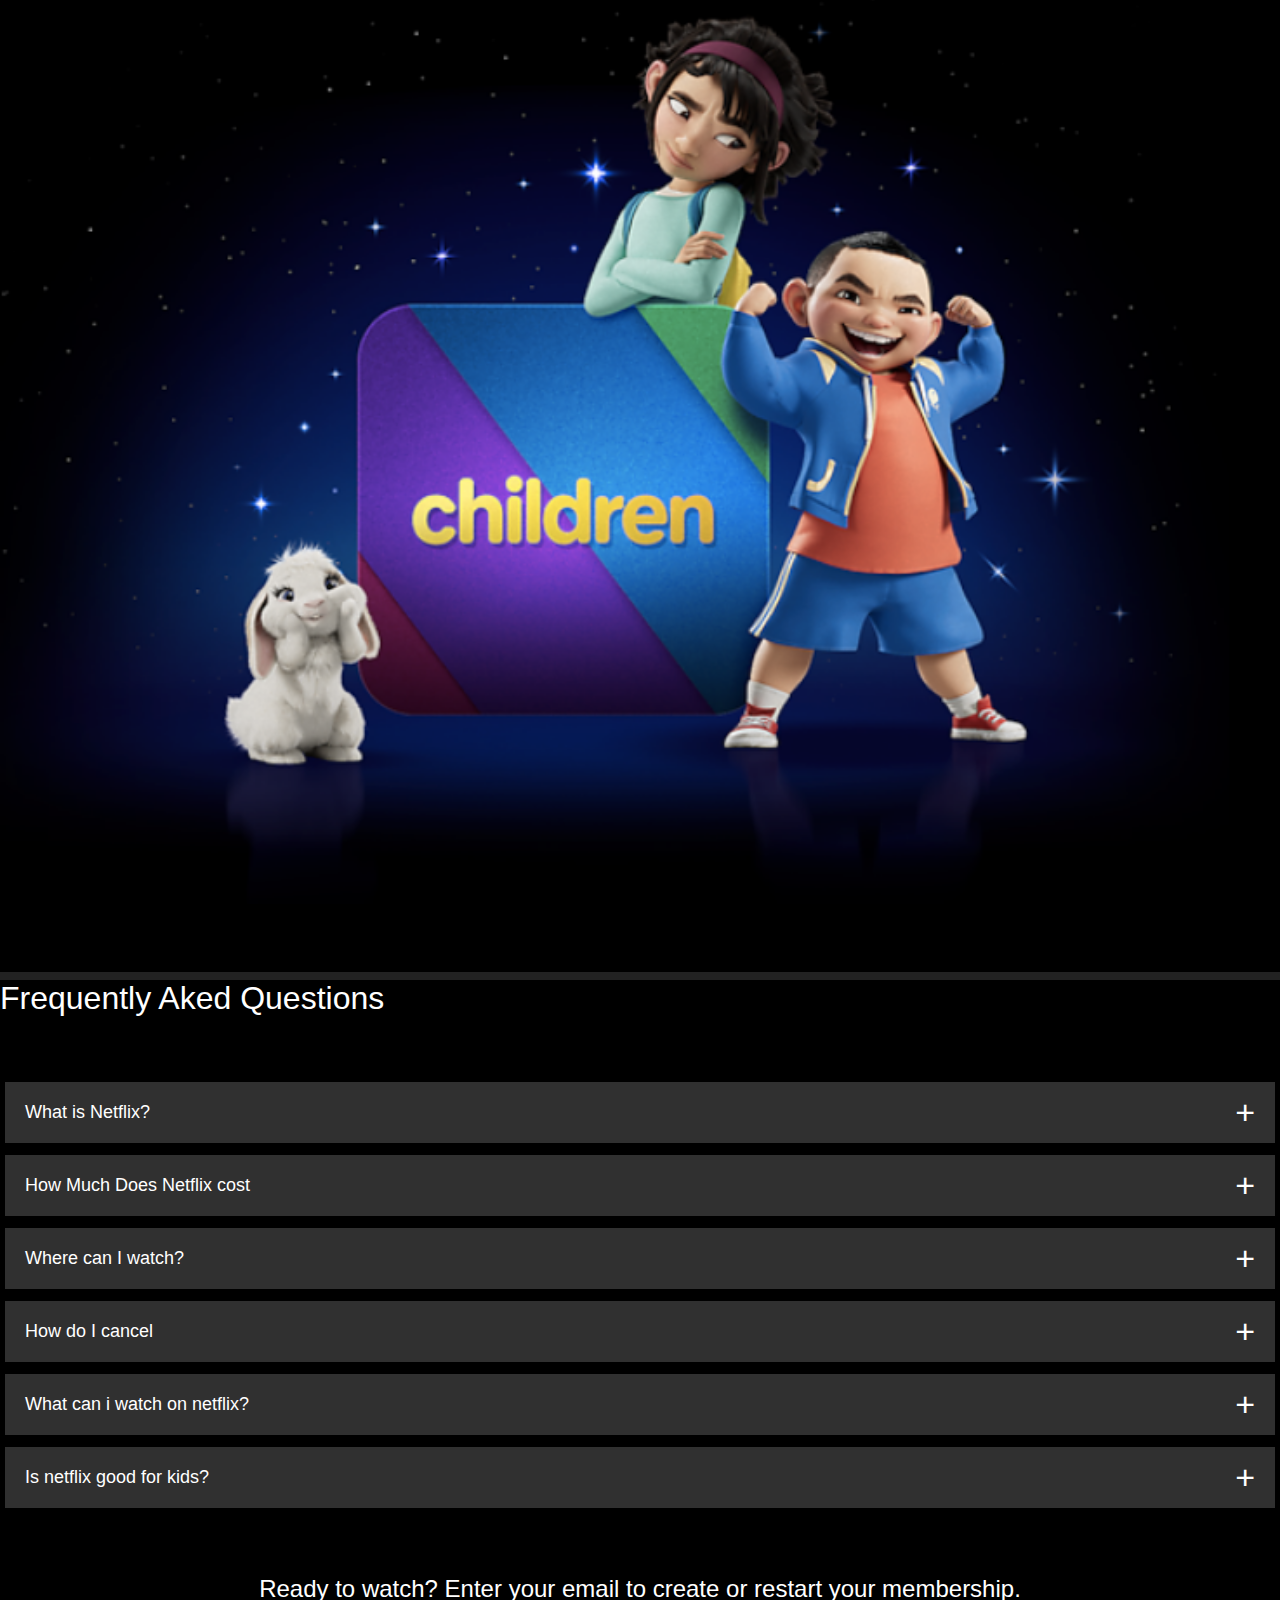
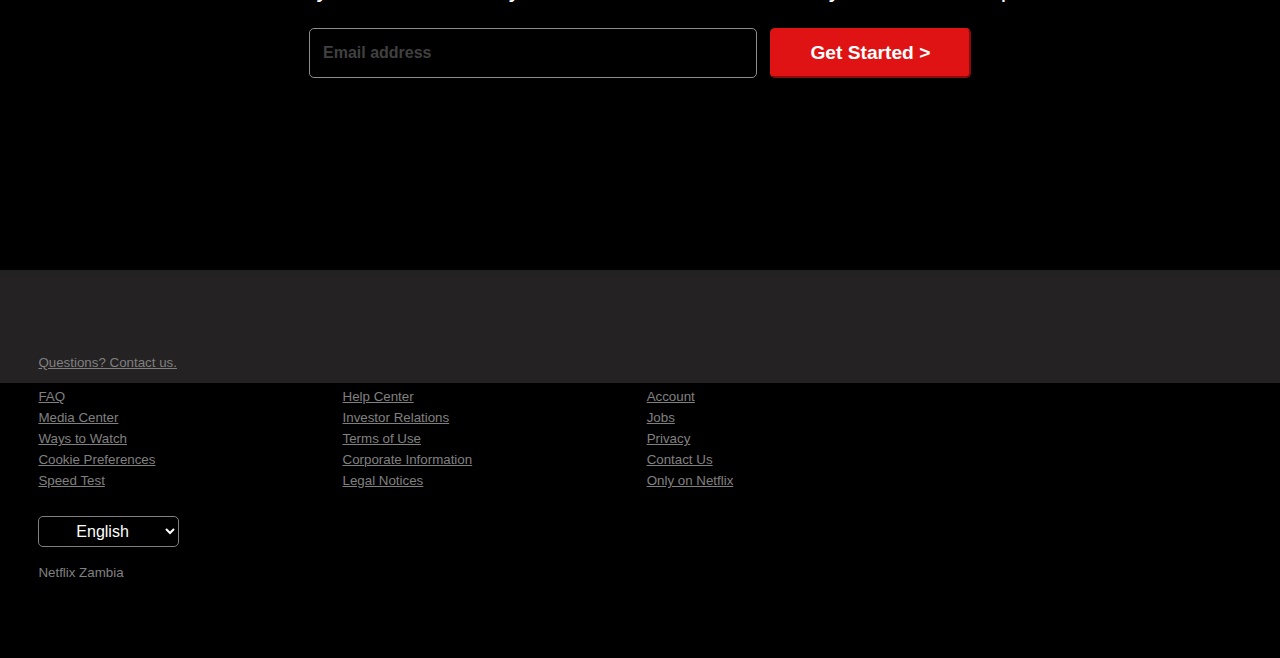
==== commit 3626385b: "fixing horizontal scrollbar issue" ====
--- a/index.html
+++ b/index.html
@@ -10,12 +10,15 @@
     
     <title>Netflix Clone Zambia - Watch TV Shows Online, Watch Movies Online</title>
 
-    <!-- <link href="https://cdn.jsdelivr.net/npm/bootstrap@5.0.2/dist/css/bootstrap.min.css" rel="stylesheet" integrity="sha384-EVSTQN3/azprG1Anm3QDgpJLIm9Nao0Yz1ztcQTwFspd3yD65VohhpuuCOmLASjC" crossorigin="anonymous">
-    <script src="https://cdn.jsdelivr.net/npm/bootstrap@5.0.2/dist/js/bootstrap.bundle.min.js" integrity="sha384-MrcW6ZMFYlzcLA8Nl+NtUVF0sA7MsXsP1UyJoMp4YLEuNSfAP+JcXn/tWtIaxVXM" crossorigin="anonymous"></script> -->
-
-    <link rel="stylesheet" href="https://maxcdn.bootstrapcdn.com/bootstrap/3.4.1/css/bootstrap.min.css">
+    <!-- <link href="https://cdn.jsdelivr.net/npm/bootstrap@5.3.1/dist/css/bootstrap.min.css" rel="stylesheet">
+  <script src="https://cdn.jsdelivr.net/npm/bootstrap@5.3.1/dist/js/bootstrap.bundle.min.js"></script> -->
+
+    <link href="https://cdn.jsdelivr.net/npm/bootstrap@5.0.2/dist/css/bootstrap.min.css" rel="stylesheet" integrity="sha384-EVSTQN3/azprG1Anm3QDgpJLIm9Nao0Yz1ztcQTwFspd3yD65VohhpuuCOmLASjC" crossorigin="anonymous">
+    <script src="https://cdn.jsdelivr.net/npm/bootstrap@5.0.2/dist/js/bootstrap.bundle.min.js" integrity="sha384-MrcW6ZMFYlzcLA8Nl+NtUVF0sA7MsXsP1UyJoMp4YLEuNSfAP+JcXn/tWtIaxVXM" crossorigin="anonymous"></script>
+
+    <!-- <link rel="stylesheet" href="https://maxcdn.bootstrapcdn.com/bootstrap/3.4.1/css/bootstrap.min.css">
         <script src="https://ajax.googleapis.com/ajax/libs/jquery/3.6.4/jquery.min.js"></script>
-        <script src="https://maxcdn.bootstrapcdn.com/bootstrap/3.4.1/js/bootstrap.min.js"></script>
+        <script src="https://maxcdn.bootstrapcdn.com/bootstrap/3.4.1/js/bootstrap.min.js"></script>  -->
 
     <link rel="stylesheet" href="./css/styles.css" />
     <link rel="icon" href="./images/netflix-logo1.png" />
@@ -39,6 +42,213 @@
       <div class="banner-text">
         <h1>Unlimited movies, TV shows, and more</h1>
         <h3>Watch anywhere. Cancel anytime</h3>
+        <h3>
+          Ready to watch? Enter your email to create or restart your membership.
+        </h3>
+        <div>
+          <form
+            action="#"
+            method="post"
+            aria-label="Sign up or restart your membership with Netflix."
+          >
+            <input
+              type="text"
+              name="email"
+              placeholder="Email address"
+              required
+            />
+            <button type="submit" name="submit" title="submit">
+              Get Started >
+            </button>
+          </form>
+        </div>
+      </div>
+    </header>
+
+    <main>
+
+
+      <!-- Enjoy on your TV Section -->
+
+      <section >
+        <div class="row">
+        <div class="col-lg-5 col-md-5 col-sm-12 col-xs-12 enjoy-on-tv">
+          <h2>Enjoy on your TV</h2>
+          <p>Watch on Smart TVs, Playstation, Xbox, Chromecast, Apple TV, Blu-ray players, and more.</p>
+        </div>
+
+
+        <div class="col-lg-6 col-md-6 col-sm-12 col-xs-12">
+     
+       
+            <div id="carouselExampleIndicators" class="carousel slide" data-bs-ride="carousel">
+  <div class="carousel-indicators">
+    <button type="button" data-bs-target="#carouselExampleIndicators" data-bs-slide-to="0" class="active" aria-current="true" aria-label="Slide 1"></button>
+    <button type="button" data-bs-target="#carouselExampleIndicators" data-bs-slide-to="1" aria-label="Slide 2"></button>
+    <button type="button" data-bs-target="#carouselExampleIndicators" data-bs-slide-to="2" aria-label="Slide 3"></button>
+  </div>
+  <div class="carousel-inner">
+    <div class="carousel-item active">
+      <img src="./images/feature-1.png" class="d-block w-100" alt="Bird Box image">
+    </div>
+    <div class="carousel-item">
+      <img src="./images/feature-3.png" class="d-block w-100" alt="Rajma Chawal Image">
+    </div>
+    <div class="carousel-item">
+      <img src="./images/feature-4.png" class="d-block w-100" alt="Kid's Movies image">
+    </div>
+  </div>
+  <button class="carousel-control-prev" type="button" data-bs-target="#carouselExampleIndicators" data-bs-slide="prev">
+    <span class="carousel-control-prev-icon" aria-hidden="true"></span>
+    <span class="visually-hidden">Previous</span>
+  </button>
+  <button class="carousel-control-next" type="button" data-bs-target="#carouselExampleIndicators" data-bs-slide="next">
+    <span class="carousel-control-next-icon" aria-hidden="true"></span>
+    <span class="visually-hidden">Next</span>
+  </button>
+</div>
+       
+       
+          </div>
+        </div>
+        
+
+        </section>
+
+      <!-- Download your TV Shows Section -->
+
+      <section >
+        <div class="row">
+
+          
+        <div class="col-lg-6 col-md-6 col-sm-12 col-xs-12 download-your-shows">
+          <h2>Download your shows to watch offline </h2>
+          <p>Save your favorites easily and always have something to watch.</p>
+        </div>
+        
+        <div class="col-lg-5 col-md-5 col-sm-12 col-xs-12 download-your-shows-img">
+                     <img src="./images/feature-2.png" alt="feature-2" class="imgSlider"/>    
+            </div>
+
+
+        </div>
+        
+
+        </section>
+
+          <!-- Watch Everywhere Section -->
+
+      <section >
+        <div class="row">
+
+        <div class="col-7 watch-everywhere">
+          <h2>Watch </h2>
+          <h2>everywhere </h2>
+          <p>Stream unlimited movies and TV shows on your phone, tablet, laptop, and TV.</p>
+        </div>
+
+        </div>        
+
+        </section>
+
+        <!-- Kid's Section -->
+
+       <section >
+        <div class="row">
+          
+        <div class="col-lg-5 col-md-5 col-sm-12 col-xs-12 kids-profile ">
+          <h2>Create profiles for kids </h2>
+          <p>Send kids on adventures with their favorite characters in a space made just for them—free with your membership.</p>
+        </div>
+
+            <div class="col-lg-5 col-md-5 col-sm-12 col-xs-12 kids-profile-img" >
+                     <img src="./images/feature-4.png" alt="feature-2" class="imgSlider"/>    
+            </div>
+
+
+        </div>
+        
+
+        </section> 
+        
+
+        <!-- FAQ Section  -->
+
+        <!-- FAQ Section code mostly courtesy of GreatStack Youtube video at the following url https: //www.youtube.com/watch?v=Tgat3-prVv4&t=341s -->
+
+    <section class="faq-section">
+        <div class="row">
+          <div class="col-12">
+
+             <!-- Collapsible Accordion for list of FAQs-->
+           
+            <h2>Frequently Aked Questions</h2>
+            <ul class="accordion">
+              <li>
+                <input type="radio" name="accordion" id="first" title="accordion">
+                <label for="first">What is Netflix?</label>
+                <div class="content">
+                  <p>Netflix is a streaming service that offers a wide variety of award-winning TV shows, movies, anime, documentaries, and more on thousands of internet-connected devices.</p>
+                  <p>You can watch as much as you want, whenever you want without a single commercial – all for one low monthly price. There's always something new to discover and new TV shows and movies are added every week!</p>
+                </div>
+              </li>
+
+               <li>
+                <input type="radio" name="accordion" id="second" title="accordion">
+                <label for="second">How Much Does Netflix cost</label>
+                <div class="content">
+                  <p>Watch Netflix on your smartphone, tablet, Smart TV, laptop, or streaming device, all for one fixed monthly fee. Plans range from US$2.99 to US$9.99 a month. No extra costs, no contracts.</p>
+                  
+                </div>
+                </li>
+
+                <li>
+                <input type="radio" name="accordion" id="third" title="accordion">
+                <label for="third">Where can I watch?</label>
+                <div class="content">
+                  <p>Watch anywhere, anytime. Sign in with your Netflix account to watch instantly on the web at netflix.com from your personal computer or on any internet-connected device that offers the Netflix app, including smart TVs, smartphones, tablets, streaming media players and game consoles.</p>
+                  <p>You can also download your favorite shows with the iOS, Android, or Windows 10 app. Use downloads to watch while you're on the go and without an internet connection. Take Netflix with you anywhere.</p>
+                </div>
+                </li>                
+                
+                <li>
+                <input type="radio" name="accordion" id="forth" title="accordion">
+                <label for="forth">How do I cancel</label>
+                <div class="content">
+                  <p>Netflix is flexible. There are no pesky contracts and no commitments. You can easily cancel your account online in two clicks. There are no cancellation fees – start or stop your account anytime.</p>
+                </div>
+                </li>              
+                
+
+                <li>
+                <input type="radio" name="accordion" id="fifth" title="accordion">
+                <label for="fifth">What can i watch on netflix?</label>
+                <div class="content">
+                  <p>Netflix has an extensive library of feature films, documentaries, TV shows, anime, award-winning Netflix originals, and more. Watch as much as you want, anytime you want.</p>
+                </div>
+                </li>
+
+                
+                <li>
+                <input type="radio" name="accordion" id="sixth" title="accordion">
+                <label for="sixth">Is netflix good for kids?</label>
+                <div class="content">
+                  <p>The Netflix Kids experience is included in your membership to give parents control while kids enjoy family-friendly TV shows and movies in their own space.</p>
+                  <p>Kids profiles come with PIN-protected parental controls that let you restrict the maturity rating of content kids can watch and block specific titles you don’t want kids to see.</p>
+                </div>
+                </li>
+              
+            </ul>
+
+        </div -->
+
+        <!-- Get Started Form -->
+
+             <div class="col-12 ">              
+              
+
+        <div class="banner-text get-started">
+        
         <h4>
           Ready to watch? Enter your email to create or restart your membership.
         </h4>
@@ -60,178 +270,16 @@
           </form>
         </div>
       </div>
-    </header>
-
-    <main>
-
-       <hr class="section-divider-bottom-margin" >
-
-      <!-- Watch on TV Section -->
-
-      <section >
-        <div class="row">
-        <div class="col-lg-5 col-md-5 col-sm-12 col-xs-12 enjoy-on-tv">
-          <h2>Enjoy on your TV</h2>
-          <p>Watch on Smart TVs, Playstation, Xbox, Chromecast, Apple TV, Blu-ray players, and more.</p>
-        </div>
-
-
-        <div class="col-lg-6 col-md-6 col-sm-12 col-xs-12">
-            <div id="devCarousel" class="carousel slide" data-ride="carousel">
-                <ol class="carousel-indicators">
-                    <li data-target="#devCarousel" data-slide-to="0" class="active"></li>
-                    <li data-target="#devCarousel" data-slide-to="1"></li>
-                    <li data-target="#devCarousel" data-slide-to="2"></li>
-                </ol>
-                <div class="carousel-inner">
-                    <div class="item active">
-                        <img src="./images/feature-1.png" alt="feature-1" class="imgSlider"/>    
-                    </div>
-                    <div class="item">
-                        <img src="./images/feature-2.png" alt="feature-2" class="imgSlider"/>
-                    </div>
-                    <div class="item">
-                        <img src="./images/feature-3.png" alt="feature-3" class="imgSlider"/>
-                    </div>
-                </div>
-
-                <a class="left carousel-control" href="#devCarousel" data-slide="prev">
-                    <span class="glyphicon glyphicon-chevron-left"></span>
-                </a>
-
-                <a class="right carousel-control" href="#devCarousel" data-slide="next">
-                    <span class="glyphicon glyphicon-chevron-right"></span>
-                </a>
-
-
-            </div>
-        </div>
-        </div>
-        
-
-        </section>
-
-      <!-- Download your TV Shows Section -->
-
-      <section >
-        <div class="row">
-
-          
-        <div class="col-lg-6 col-md-6 col-sm-12 col-xs-12 download-your-shows">
-          <h2>Download your shows to watch offline </h2>
-          <p>Save your favorites easily and always have something to watch.</p>
-        </div>
-        
-        <div class="col-lg-5 col-md-5 col-sm-12 col-xs-12 download-your-shows-img">
-                     <img src="./images/feature-2.png" alt="feature-2" class="imgSlider"/>    
-            </div>
-
-
-        </div>
-        
-
-        </section>
-
-          <!-- Watch Everywhere Section -->
-
-      <section >
-        <div class="row">
-
-        <div class="col-lg-6 col-md-6 col-sm-12 col-xs-12 watch-everywhere">
-          <h2>Watch </h2>
-          <h2>everywhere </h2>
-          <p>Stream unlimited movies and TV shows on your phone, tablet, laptop, and TV.</p>
-        </div>
-
-        </div>        
-
-        </section>
-
-        <!-- Watch Everywhere Section -->
-
-      <section >
-        <div class="row">
-          
-        <div class="col-lg-5 col-md-5 col-sm-12 col-xs-12 kids-profile ">
-          <h2>Create profiles for kids </h2>
-          <p>Send kids on adventures with their favorite characters in a space made just for them—free with your membership.</p>
-        </div>
-
-            <div class="col-lg-5 col-md-5 col-sm-12 col-xs-12 kids-profile-img" >
-                     <img src="./images/feature-4.png" alt="feature-2" class="imgSlider"/>    
-            </div>
-
-
-        </div>
-        
-
-        </section>
-        
-
-        <!--**FAQ Section * -->
-
-         <section >
-        <div class="row">
-
-            <div class="col-12 ">
-
-                
-              
-
-        <div class="banner-text get-started">
-        
-        <h4>
-          Ready to watch? Enter your email to create or restart your membership.
-        </h4>
-        <div>
-          <form
-            action="#"
-            method="post"
-            aria-label="Sign up or restart your membership with Netflix."
-          >
-            <input
-              type="text"
-              name="email"
-              placeholder="Email address"
-              required
-            />
-            <button type="submit" name="submit" title="submit">
-              Get Started >
-            </button>
-          </form>
-        </div>
-      </div>
-
-
-
-        </div>
-        </section>
-        
-        <!-- <section class="watch-on-tv-section">
-            <h2>Enjoy on your TV</h2>
-            <h4>Watch on Smart TVs, Playstation, Xbox, Chromecast, Apple TV, Blu-ray players, and more.</h4>
-          </section>
-
-          <section class="download-shows-section">
-
-            <h2>Enjoy on your TV</h2>
-            <h4>Watch on Smart TVs, Playstation, Xbox, Chromecast, Apple TV, Blu-ray players, and more.</h4>
-          </section>
-
-          <section class="watch-everywhere-section">
-            <h2>Enjoy on your TV</h2>
-            <h4>Watch on Smart TVs, Playstation, Xbox, Chromecast, Apple TV, Blu-ray players, and more.</h4>
-          </section>
-
-          <section class="kids-section">
-            <h2>Enjoy on your TV</h2>
-            <h4>Watch on Smart TVs, Playstation, Xbox, Chromecast, Apple TV, Blu-ray players, and more.</h4>
-          </section> -->
-
-          <section class="faq-section"></section>
-
-
-          <hr class="section-divider-top-margin" >
+
+
+
+        </div>
+
+        </div>
+        </div>
+
+
+        </section> 
 
       
           <span id="contact-link">
--- a/css/styles.css
+++ b/css/styles.css
@@ -8,26 +8,30 @@
     background-color: black;
     font-family: "Bebas Neue", "Poppins", sans-serif;
     color: white;
-    /* overflow: hidden;
-    overflow-y: scroll; */
 }
 
 h2 {
-    font-size: 350%;
-    font-weight: 900;
+    font-size: 200%;
+    font-weight: 500;
+}
+
+h3 {
+    font-size: 200%;
+    font-weight: 500;
 }
 
 p {
-    font-size: 150%;
+    font-size: 135%;
 
 }
 
 header {
     width: 100%;
     min-height: 100vh;
-    background-image: linear-gradient(rgba(0, 0, 0, 0.7), rgba(0, 0, 0, 0.7)), url(../images/background_banner.jpg) ;
-    /* background: linear-gradient(360deg, rgba(0, 0, 0, 0) 0, rgba(0, 0, 0, 0.90) 100%), */
-            /* url(../images/background_banner.jpg); */
+    /* background-image: linear-gradient(rgba(0, 0, 0, 0.7), rgba(0, 0, 0, 0.7)), url(../images/background_banner.jpg) ; */
+    background-image: url(../images/background_banner.jpg);
+    background-color: rgba(0, 0, 0, 0.7);
+    background-blend-mode: darken;
     background-size: cover;
     background-position: center;
     margin-bottom:0;
@@ -42,19 +46,6 @@
     padding: 0 3%;
     /* border: 1px solid #ccc; */
 }
- 
-.section-divider-top-margin {  
-    width: 100%;
-    margin-top: 10px;
-    border-color: black;
-}
-
-.section-divider-bottom-margin {
-    width: 100%;
-    margin-bottom: 10px;
-    margin-top:0;
-    border-color: black;
-}
 
 .div-nav-logo{
     float: left;
@@ -71,7 +62,7 @@
 }
 
 .navbar-items a {
-    width: max-content;
+    /* width: max-content; */
     margin: 8px;
     background-color: rgb(223, 19, 19);
     border-radius: 5px;
@@ -96,8 +87,8 @@
 .get-started {
     position: relative;
     /* top: auto; */
-    margin-top: 3%;
-    margin-bottom: 3%;
+    margin-top: 1%;
+    margin-bottom: 15%;
 }
 
 .banner-text  h2, h4, h6 {
@@ -112,12 +103,14 @@
 
 .banner-text h3 {
     margin-bottom: 2%;
-    font-size: 200%;
+    font-size: 150%;
+    font-weight: lighter;
 }
 
 .banner-text h4 {
     margin-bottom: 2%;
     font-size: 150%;
+    font-weight: 300;
 }
 
 .banner-text div {
@@ -136,7 +129,6 @@
 
 .banner-text div form input {
     background-color: rgb(0, 0, 0);
-    /* color:white !important; */
     width: 35%;
     height: 50px;
     opacity: 0.55;
@@ -162,14 +154,18 @@
 }
 
 main {
-    background-color: rgb(27, 25, 25);
+    background-color: #242222;/* rgb(50, 48, 48);*/
+    width: 100% !important;
+    overflow-x: hidden;
 }
 
 section {
     background-color: black;
-    margin-bottom: 3px;
-    margin-top: 10px;
+    /* margin-bottom: 3px; */
+    /* margin-top: 10px; */
     padding: 0;
+    border-top: 8px solid #222;
+    
 }
 
 
@@ -192,7 +188,7 @@
 
     padding-top: 3%;
     padding-bottom: 3%;
-    padding-left: 20%;
+    padding-left: 40%;
 
  }
 
@@ -200,6 +196,7 @@
         padding-top: 10%;
         padding-bottom: 10%;
         padding-right: 5%;
+        padding-left: 3%;
         float: right;
 
  }
@@ -213,6 +210,7 @@
     padding-top: 10%;
     padding-bottom: 10%;
     padding-right: 5%;
+    padding-left: 3%;
     float: right;
  }
 
@@ -230,6 +228,71 @@
 }
 
 
+/* Accordion for FAQ Section */
+
+        /* FAQ Section code mostly courtesy of GreatStack Youtube video at the following url https: //www.youtube.com/watch?v=Tgat3-prVv4&t=341s . I tried to implement this using Bootstrap, whose code could have been leaner and cleaner but i realized I need to spend more time on Bootstrap so for the sake of submission deadlines, I had to go with below solution. 
+        
+        I'm still happy with this as I learnt a few more tricks in the process */
+
+        .faq-section {
+            border-bottom: 8px solid #222;
+            align-items: center;
+        }
+
+        .accordion {
+            margin: 60px auto;
+            width: 100%;
+        }
+
+        .accordion li{
+            list-style: none;
+            width: 100%;
+            padding: 5px;
+        }
+
+
+        .accordion li label{
+            display: flex;
+            align-items: center;
+            padding: 20px;
+            font-size: 18px;
+            font-weight: 500;
+            background: #303030;
+            margin-bottom: 2px;
+            cursor: pointer;
+            position: relative;
+        }
+
+        label::after{
+            content: '+';
+            font-size: 34px;
+            position: absolute;
+            right: 20px;
+            transition:  transform 0.5s;
+        }
+
+        input[type="radio"]{
+            display: none;
+
+        }
+
+        .accordion .content{
+            background-color: #303030;
+            text-align: left;
+            padding: 0 20px;
+            max-height: 0; /*it should start in a collapsed state*/
+            overflow: hidden;
+            transition: max-height 0.5s, padding 0.5s;
+        }
+
+        .accordion input[type="radio"]:checked + label + .content{
+            max-height: 600px;
+            padding: 30px 20px;
+        }
+
+        .accordion input[type="radio"]:checked+label::after {
+                    transform: rotate(135deg);
+                }
 
 
 footer {
@@ -296,9 +359,14 @@
         }
 
 .banner-text {
-    top: 20%;
-}
-    
+    top: 2%;
+}
+
+    
+    h3 {
+           font-size:100%;
+           font-weight: lighter;
+        }
     .banner-text h1 {
             font-weight: bold;
             font-size:175%;
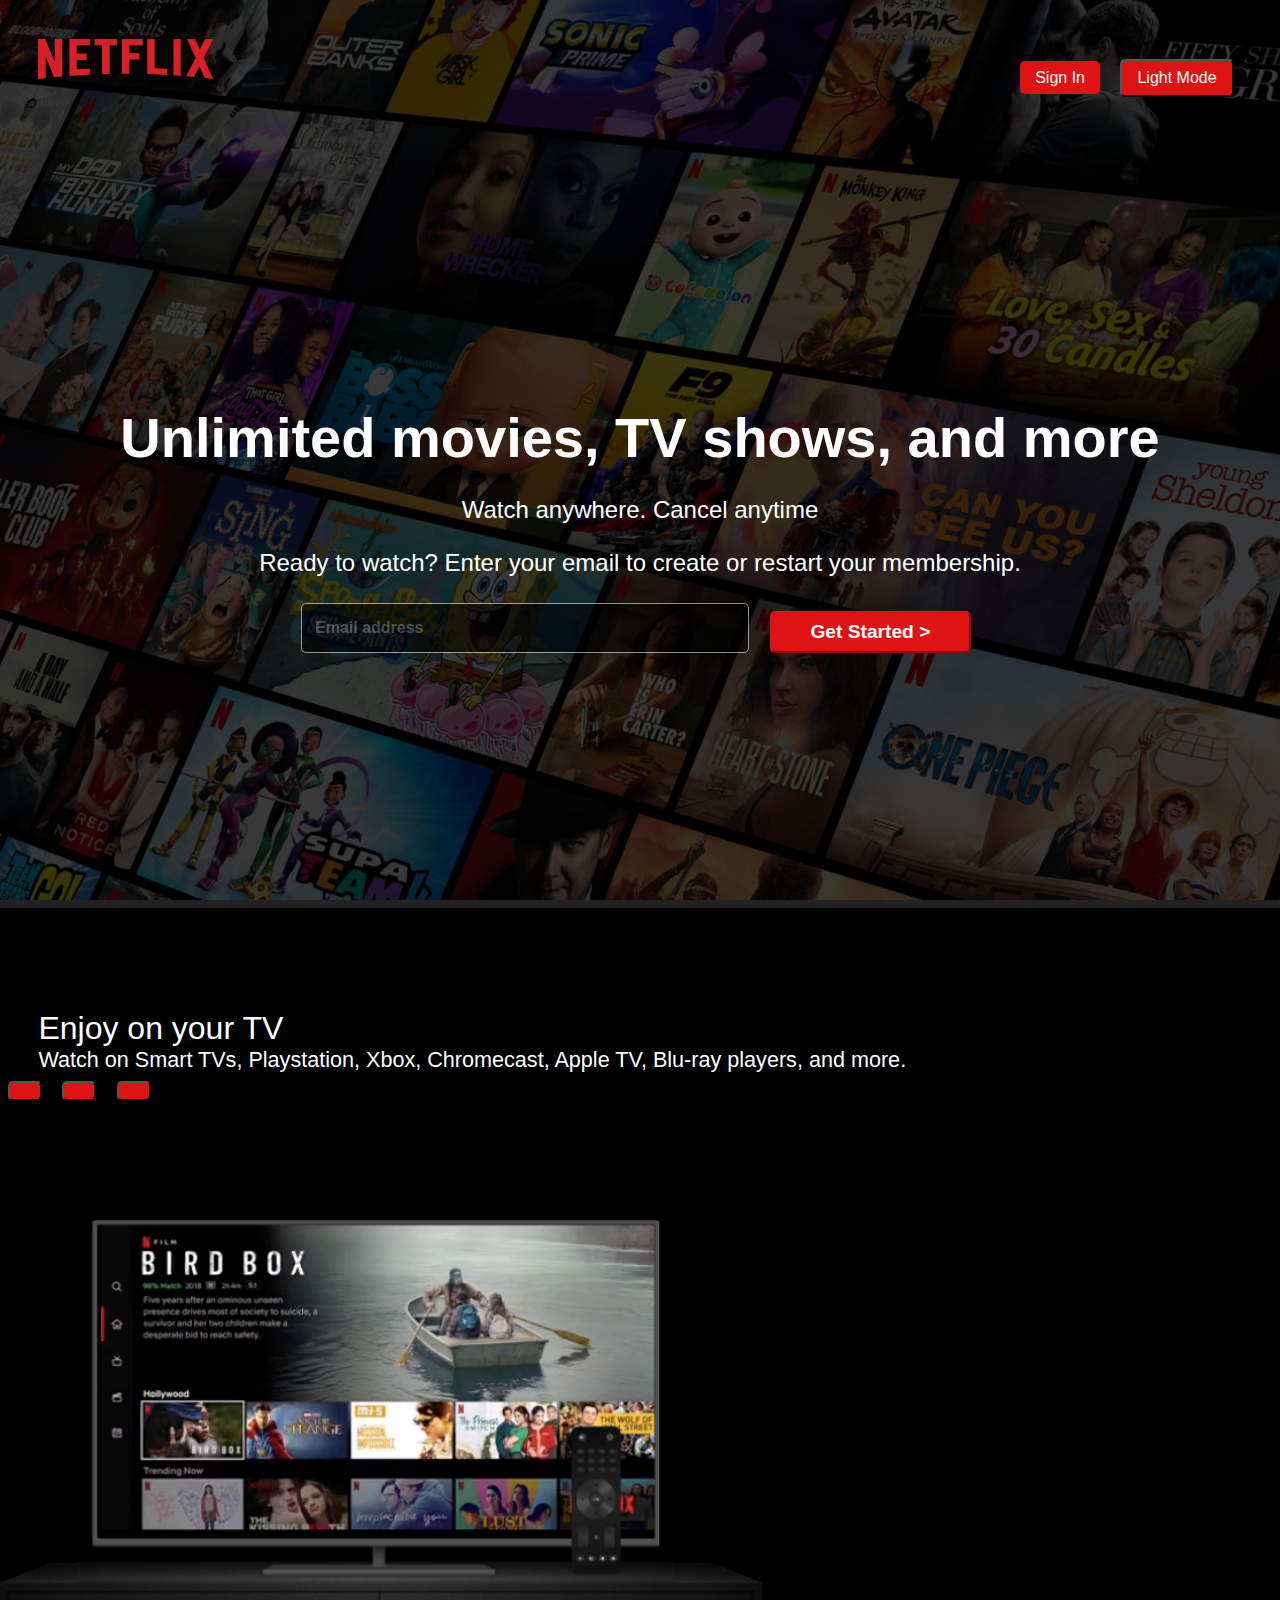
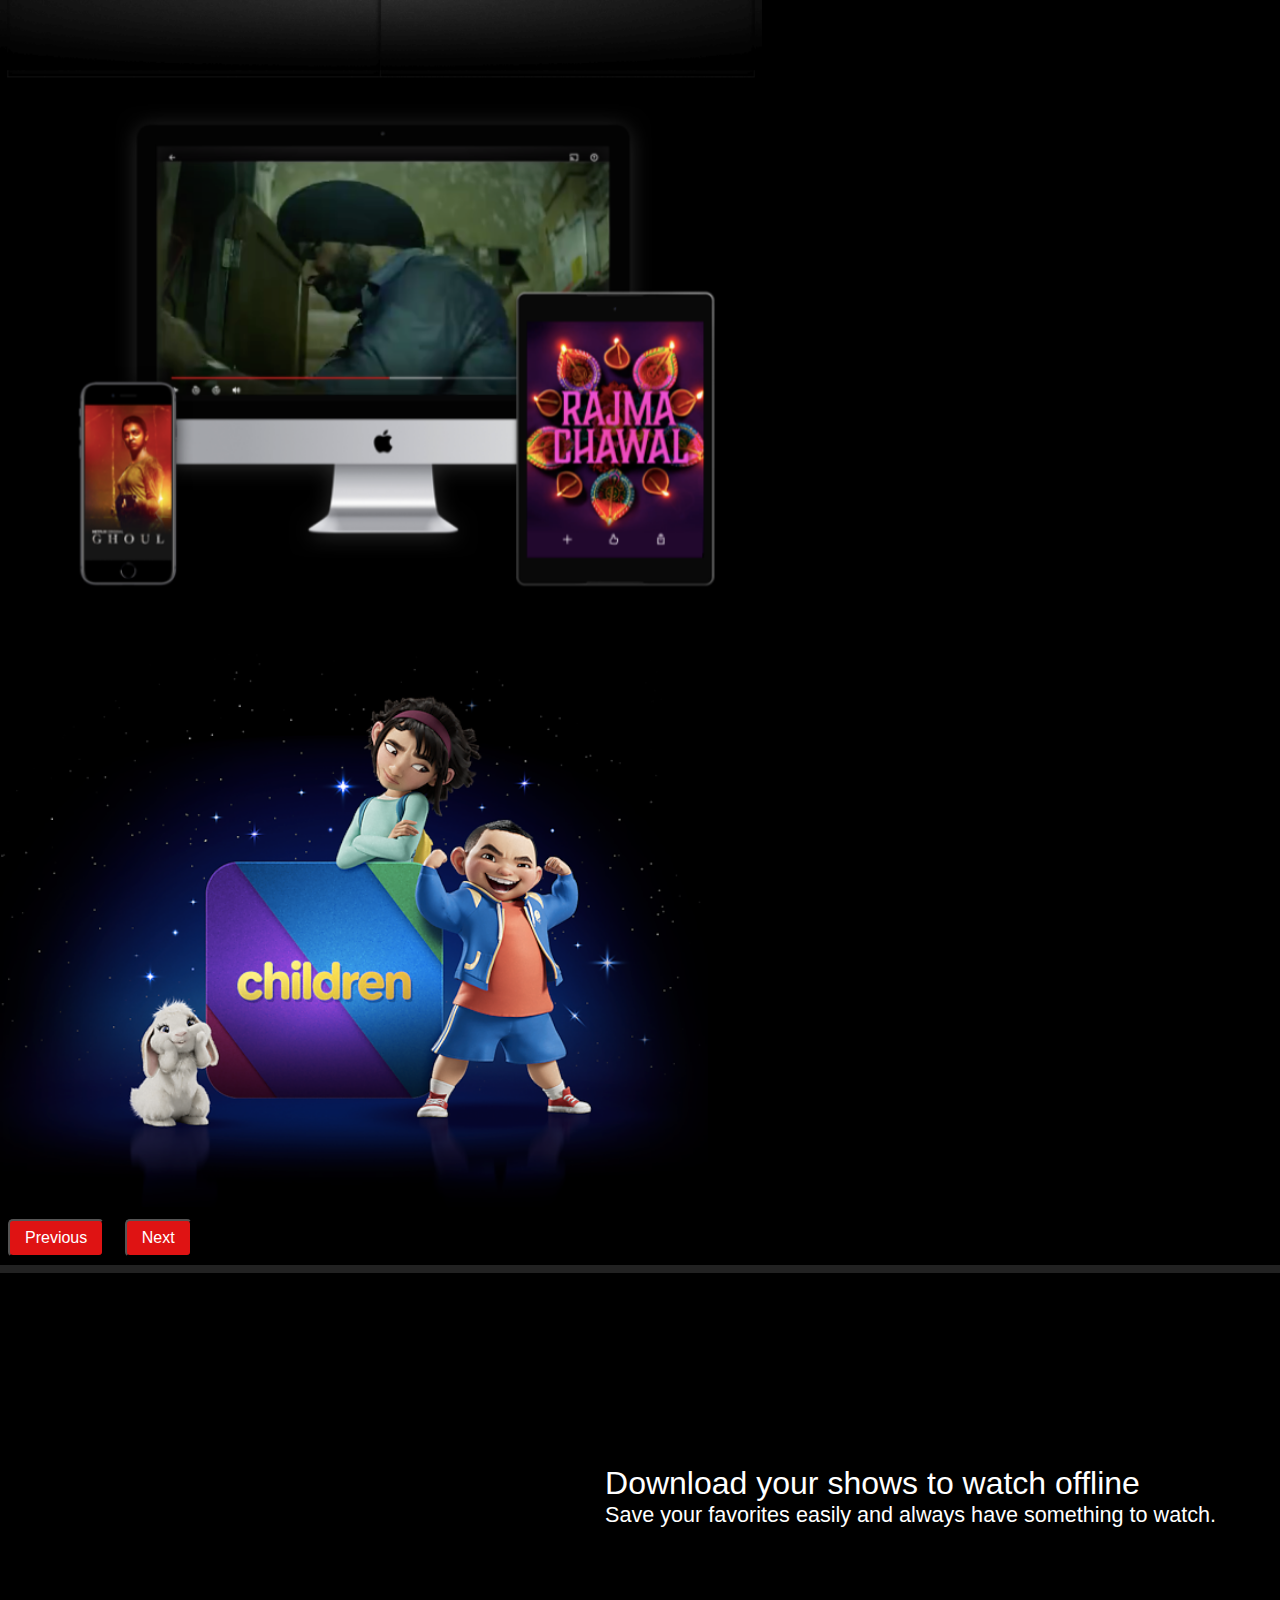
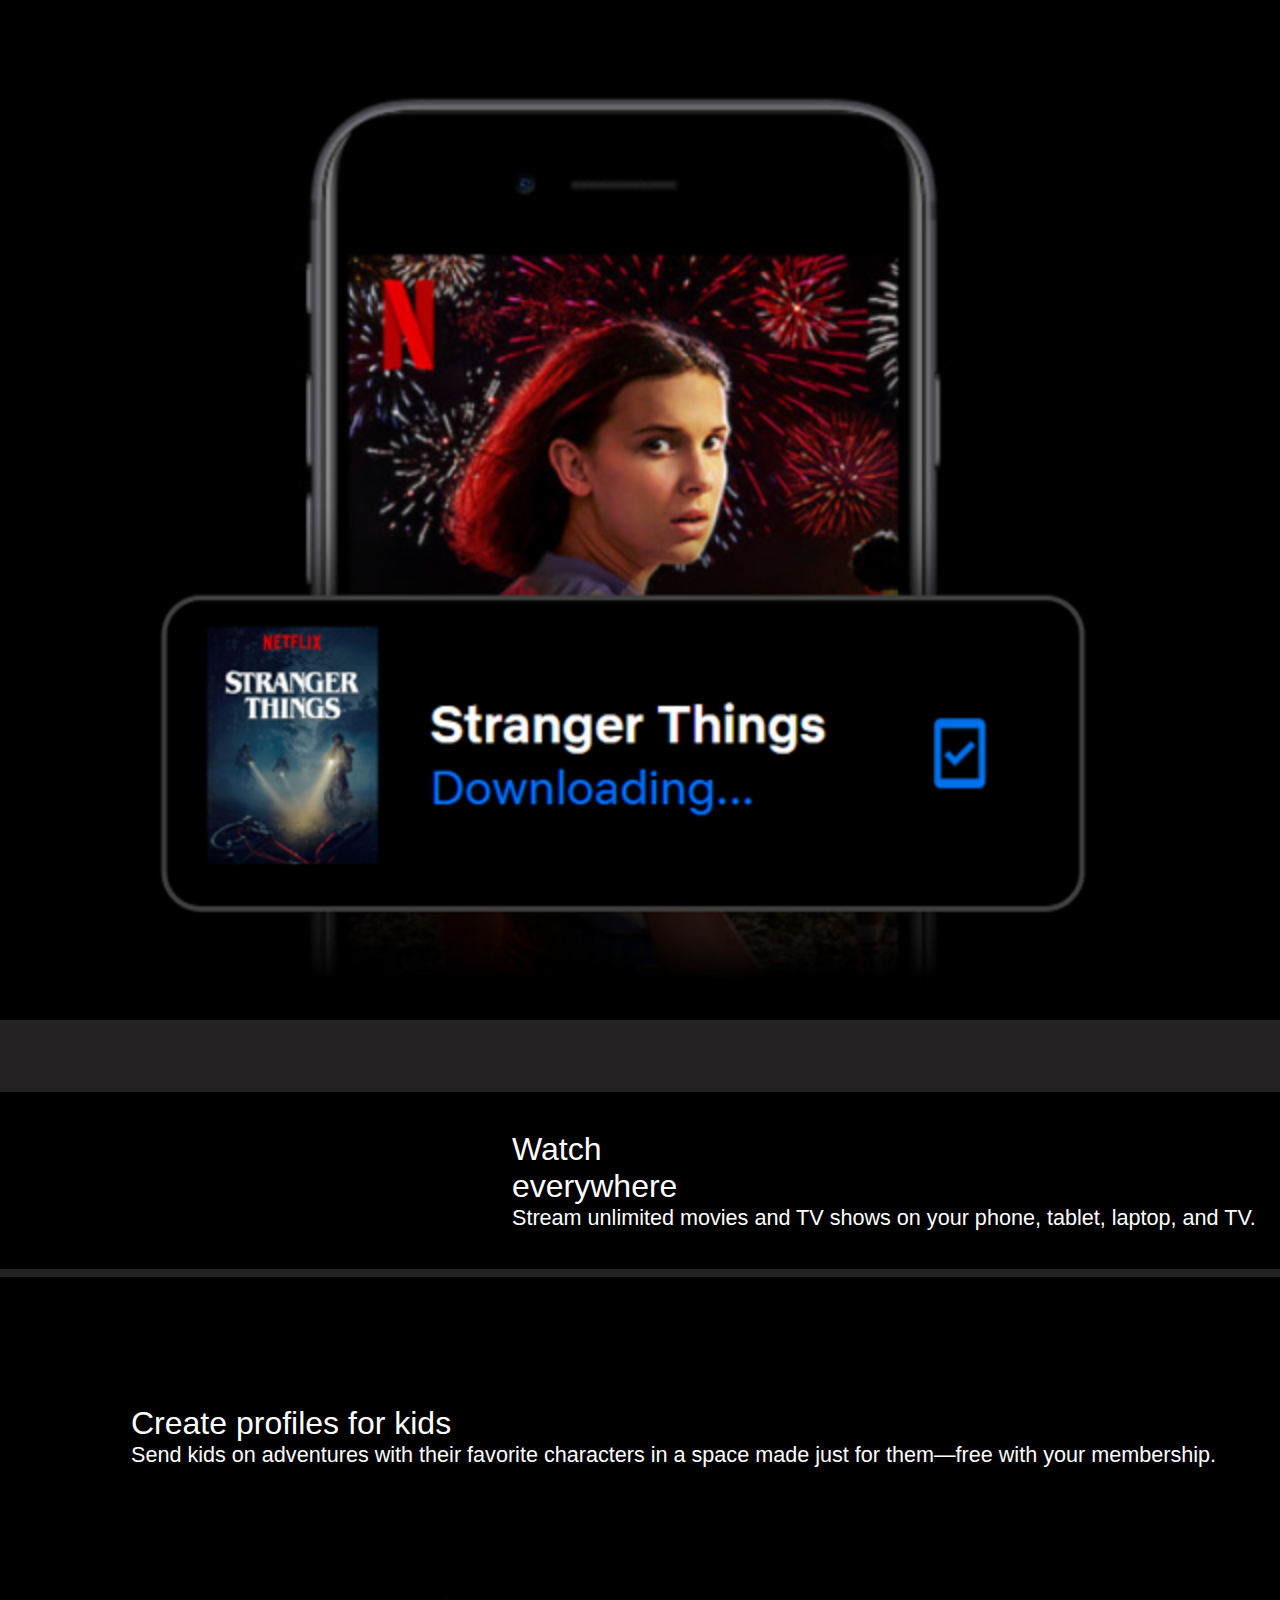
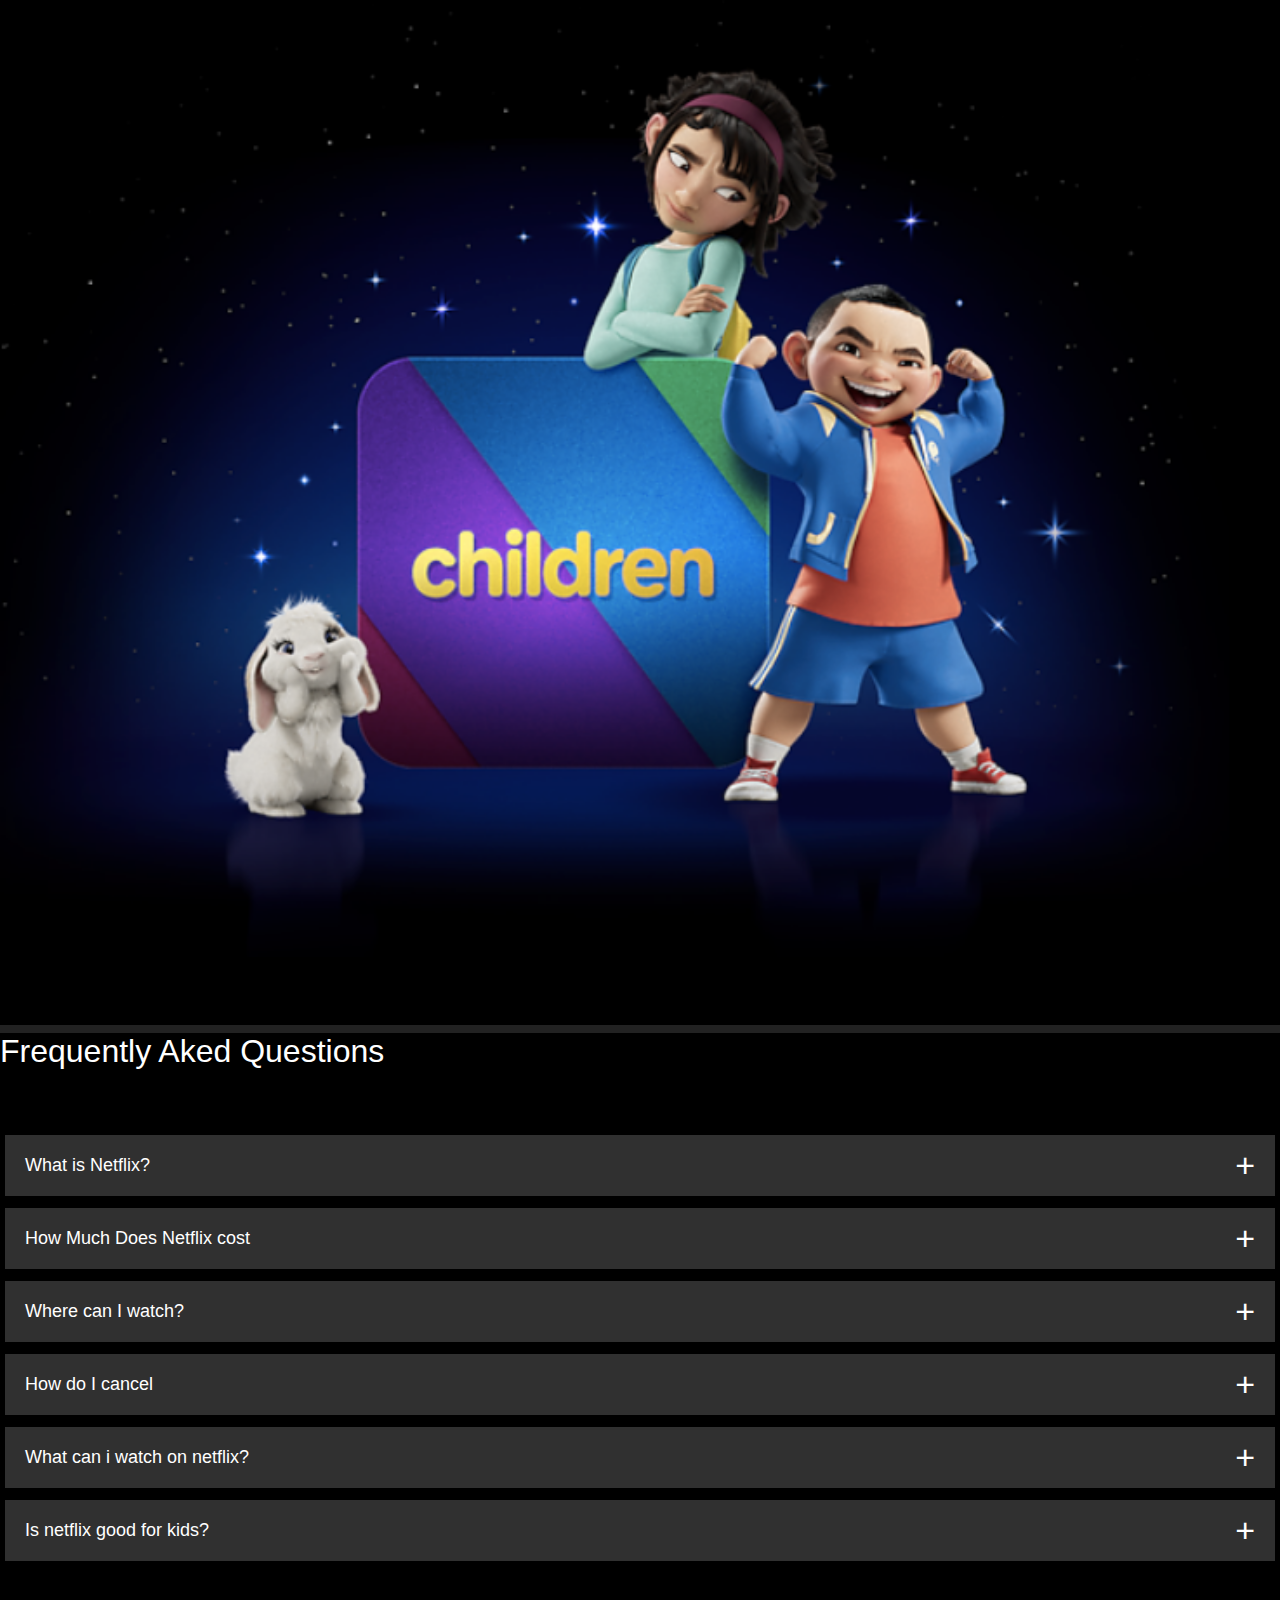
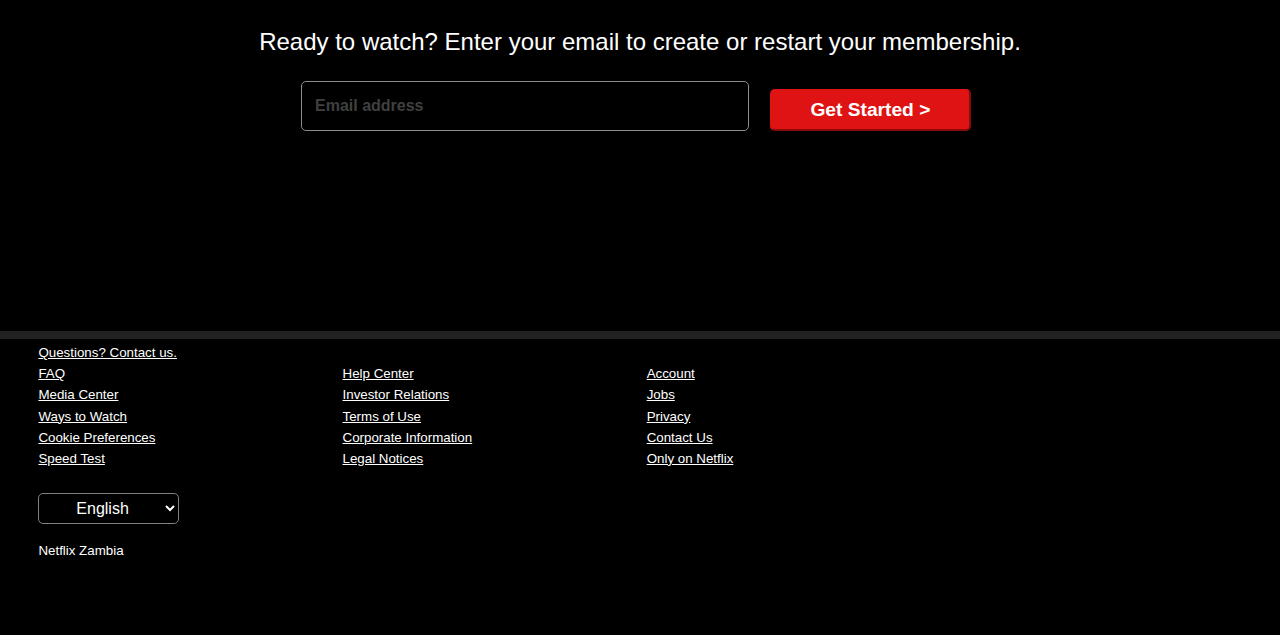
==== commit 30332c45: "Added Light Theme/Dark theme Mode to project" ====
--- a/index.html
+++ b/index.html
@@ -1,20 +1,29 @@
 <!DOCTYPE html>
 <html lang="en">
   <head>
-
     <!-- This clone of Netflix website has been developed as part of my assignment towards the Fullstack Web Development Certification course am currently attending at Edureka. -->
-    
+
     <meta charset="UTF-8" />
     <meta name="viewport" content="width=device-width, initial-scale=1.0" />
 
-    
-    <title>Netflix Clone Zambia - Watch TV Shows Online, Watch Movies Online</title>
+    <title>
+      Netflix Clone Zambia - Watch TV Shows Online, Watch Movies Online
+    </title>
 
     <!-- <link href="https://cdn.jsdelivr.net/npm/bootstrap@5.3.1/dist/css/bootstrap.min.css" rel="stylesheet">
   <script src="https://cdn.jsdelivr.net/npm/bootstrap@5.3.1/dist/js/bootstrap.bundle.min.js"></script> -->
 
-    <link href="https://cdn.jsdelivr.net/npm/bootstrap@5.0.2/dist/css/bootstrap.min.css" rel="stylesheet" integrity="sha384-EVSTQN3/azprG1Anm3QDgpJLIm9Nao0Yz1ztcQTwFspd3yD65VohhpuuCOmLASjC" crossorigin="anonymous">
-    <script src="https://cdn.jsdelivr.net/npm/bootstrap@5.0.2/dist/js/bootstrap.bundle.min.js" integrity="sha384-MrcW6ZMFYlzcLA8Nl+NtUVF0sA7MsXsP1UyJoMp4YLEuNSfAP+JcXn/tWtIaxVXM" crossorigin="anonymous"></script>
+    <link
+      href="https://cdn.jsdelivr.net/npm/bootstrap@5.0.2/dist/css/bootstrap.min.css"
+      rel="stylesheet"
+      integrity="sha384-EVSTQN3/azprG1Anm3QDgpJLIm9Nao0Yz1ztcQTwFspd3yD65VohhpuuCOmLASjC"
+      crossorigin="anonymous"
+    />
+    <script
+      src="https://cdn.jsdelivr.net/npm/bootstrap@5.0.2/dist/js/bootstrap.bundle.min.js"
+      integrity="sha384-MrcW6ZMFYlzcLA8Nl+NtUVF0sA7MsXsP1UyJoMp4YLEuNSfAP+JcXn/tWtIaxVXM"
+      crossorigin="anonymous"
+    ></script>
 
     <!-- <link rel="stylesheet" href="https://maxcdn.bootstrapcdn.com/bootstrap/3.4.1/css/bootstrap.min.css">
         <script src="https://ajax.googleapis.com/ajax/libs/jquery/3.6.4/jquery.min.js"></script>
@@ -24,7 +33,7 @@
     <link rel="icon" href="./images/netflix-logo1.png" />
   </head>
   <body>
-    <header>
+    <header id="header">
       <!-- <img src="./images/background_banner.jpg" class="banner-img" alt="Netflix Movies Snapshot" /> -->
       <nav>
         <div class="div-nav-logo">
@@ -36,6 +45,11 @@
         </div>
         <div class="navbar-items">
           <a href="#">Sign In</a>
+          <button
+            onClick="changeMode()"
+            id="btn">
+            Light Mode
+          </button>
         </div>
       </nav>
 
@@ -66,266 +80,384 @@
     </header>
 
     <main>
-
-
       <!-- Enjoy on your TV Section -->
 
-      <section >
+      <section>
         <div class="row">
-        <div class="col-lg-5 col-md-5 col-sm-12 col-xs-12 enjoy-on-tv">
-          <h2>Enjoy on your TV</h2>
-          <p>Watch on Smart TVs, Playstation, Xbox, Chromecast, Apple TV, Blu-ray players, and more.</p>
-        </div>
-
-
-        <div class="col-lg-6 col-md-6 col-sm-12 col-xs-12">
-     
-       
-            <div id="carouselExampleIndicators" class="carousel slide" data-bs-ride="carousel">
-  <div class="carousel-indicators">
-    <button type="button" data-bs-target="#carouselExampleIndicators" data-bs-slide-to="0" class="active" aria-current="true" aria-label="Slide 1"></button>
-    <button type="button" data-bs-target="#carouselExampleIndicators" data-bs-slide-to="1" aria-label="Slide 2"></button>
-    <button type="button" data-bs-target="#carouselExampleIndicators" data-bs-slide-to="2" aria-label="Slide 3"></button>
-  </div>
-  <div class="carousel-inner">
-    <div class="carousel-item active">
-      <img src="./images/feature-1.png" class="d-block w-100" alt="Bird Box image">
-    </div>
-    <div class="carousel-item">
-      <img src="./images/feature-3.png" class="d-block w-100" alt="Rajma Chawal Image">
-    </div>
-    <div class="carousel-item">
-      <img src="./images/feature-4.png" class="d-block w-100" alt="Kid's Movies image">
-    </div>
-  </div>
-  <button class="carousel-control-prev" type="button" data-bs-target="#carouselExampleIndicators" data-bs-slide="prev">
-    <span class="carousel-control-prev-icon" aria-hidden="true"></span>
-    <span class="visually-hidden">Previous</span>
-  </button>
-  <button class="carousel-control-next" type="button" data-bs-target="#carouselExampleIndicators" data-bs-slide="next">
-    <span class="carousel-control-next-icon" aria-hidden="true"></span>
-    <span class="visually-hidden">Next</span>
-  </button>
-</div>
-       
-       
-          </div>
-        </div>
-        
-
-        </section>
+          <div class="col-lg-5 col-md-5 col-sm-12 col-xs-12 enjoy-on-tv">
+            <h2>Enjoy on your TV</h2>
+            <p>
+              Watch on Smart TVs, Playstation, Xbox, Chromecast, Apple TV,
+              Blu-ray players, and more.
+            </p>
+          </div>
+
+          <div class="col-lg-6 col-md-6 col-sm-12 col-xs-12">
+            <div
+              id="carouselExampleIndicators"
+              class="carousel slide"
+              data-bs-ride="carousel"
+            >
+              <div class="carousel-indicators">
+                <button
+                  type="button"
+                  data-bs-target="#carouselExampleIndicators"
+                  data-bs-slide-to="0"
+                  class="active"
+                  aria-current="true"
+                  aria-label="Slide 1"
+                ></button>
+                <button
+                  type="button"
+                  data-bs-target="#carouselExampleIndicators"
+                  data-bs-slide-to="1"
+                  aria-label="Slide 2"
+                ></button>
+                <button
+                  type="button"
+                  data-bs-target="#carouselExampleIndicators"
+                  data-bs-slide-to="2"
+                  aria-label="Slide 3"
+                ></button>
+              </div>
+              <div class="carousel-inner">
+                <div class="carousel-item active">
+                  <img
+                    src="./images/feature-1.png"
+                    class="d-block w-100"
+                    alt="Bird Box image"
+                  />
+                </div>
+                <div class="carousel-item">
+                  <img
+                    src="./images/feature-3.png"
+                    class="d-block w-100"
+                    alt="Rajma Chawal Image"
+                  />
+                </div>
+                <div class="carousel-item">
+                  <img
+                    src="./images/feature-4.png"
+                    class="d-block w-100"
+                    alt="Kid's Movies image"
+                  />
+                </div>
+              </div>
+              <button
+                class="carousel-control-prev"
+                type="button"
+                data-bs-target="#carouselExampleIndicators"
+                data-bs-slide="prev"
+              >
+                <span
+                  class="carousel-control-prev-icon"
+                  aria-hidden="true"
+                ></span>
+                <span class="visually-hidden">Previous</span>
+              </button>
+              <button
+                class="carousel-control-next"
+                type="button"
+                data-bs-target="#carouselExampleIndicators"
+                data-bs-slide="next"
+              >
+                <span
+                  class="carousel-control-next-icon"
+                  aria-hidden="true"
+                ></span>
+                <span class="visually-hidden">Next</span>
+              </button>
+            </div>
+          </div>
+        </div>
+      </section>
 
       <!-- Download your TV Shows Section -->
 
-      <section >
+      <section>
         <div class="row">
-
-          
-        <div class="col-lg-6 col-md-6 col-sm-12 col-xs-12 download-your-shows">
-          <h2>Download your shows to watch offline </h2>
-          <p>Save your favorites easily and always have something to watch.</p>
-        </div>
-        
-        <div class="col-lg-5 col-md-5 col-sm-12 col-xs-12 download-your-shows-img">
-                     <img src="./images/feature-2.png" alt="feature-2" class="imgSlider"/>    
-            </div>
-
-
-        </div>
-        
-
-        </section>
-
-          <!-- Watch Everywhere Section -->
-
-      <section >
+          <div
+            class="col-lg-6 col-md-6 col-sm-12 col-xs-12 download-your-shows"
+          >
+            <h2>Download your shows to watch offline</h2>
+            <p>
+              Save your favorites easily and always have something to watch.
+            </p>
+          </div>
+
+          <div
+            class="col-lg-5 col-md-5 col-sm-12 col-xs-12 download-your-shows-img"
+          >
+            <img
+              src="./images/feature-2.png"
+              alt="feature-2"
+              class="imgSlider"
+            />
+          </div>
+        </div>
+      </section>
+
+      <!-- Watch Everywhere Section -->
+
+      <section>
         <div class="row">
-
-        <div class="col-7 watch-everywhere">
-          <h2>Watch </h2>
-          <h2>everywhere </h2>
-          <p>Stream unlimited movies and TV shows on your phone, tablet, laptop, and TV.</p>
-        </div>
-
-        </div>        
-
-        </section>
-
-        <!-- Kid's Section -->
-
-       <section >
+          <div class="col-7 watch-everywhere">
+            <h2>Watch</h2>
+            <h2>everywhere</h2>
+            <p>
+              Stream unlimited movies and TV shows on your phone, tablet,
+              laptop, and TV.
+            </p>
+          </div>
+        </div>
+      </section>
+
+      <!-- Kid's Section -->
+
+      <section>
         <div class="row">
-          
-        <div class="col-lg-5 col-md-5 col-sm-12 col-xs-12 kids-profile ">
-          <h2>Create profiles for kids </h2>
-          <p>Send kids on adventures with their favorite characters in a space made just for them—free with your membership.</p>
-        </div>
-
-            <div class="col-lg-5 col-md-5 col-sm-12 col-xs-12 kids-profile-img" >
-                     <img src="./images/feature-4.png" alt="feature-2" class="imgSlider"/>    
-            </div>
-
-
-        </div>
-        
-
-        </section> 
-        
-
-        <!-- FAQ Section  -->
-
-        <!-- FAQ Section code mostly courtesy of GreatStack Youtube video at the following url https: //www.youtube.com/watch?v=Tgat3-prVv4&t=341s -->
-
-    <section class="faq-section">
+          <div class="col-lg-5 col-md-5 col-sm-12 col-xs-12 kids-profile">
+            <h2>Create profiles for kids</h2>
+            <p>
+              Send kids on adventures with their favorite characters in a space
+              made just for them—free with your membership.
+            </p>
+          </div>
+
+          <div class="col-lg-5 col-md-5 col-sm-12 col-xs-12 kids-profile-img">
+            <img
+              src="./images/feature-4.png"
+              alt="feature-2"
+              class="imgSlider"
+            />
+          </div>
+        </div>
+      </section>
+
+      <!-- FAQ Section  -->
+
+      <!-- FAQ Section code mostly courtesy of GreatStack Youtube video at the following url https: //www.youtube.com/watch?v=Tgat3-prVv4&t=341s -->
+
+      <section class="faq-section">
         <div class="row">
           <div class="col-12">
-
-             <!-- Collapsible Accordion for list of FAQs-->
-           
+            <!-- Collapsible Accordion for list of FAQs-->
+
             <h2>Frequently Aked Questions</h2>
             <ul class="accordion">
               <li>
-                <input type="radio" name="accordion" id="first" title="accordion">
-                <label for="first">What is Netflix?</label>
-                <div class="content">
-                  <p>Netflix is a streaming service that offers a wide variety of award-winning TV shows, movies, anime, documentaries, and more on thousands of internet-connected devices.</p>
-                  <p>You can watch as much as you want, whenever you want without a single commercial – all for one low monthly price. There's always something new to discover and new TV shows and movies are added every week!</p>
-                </div>
-              </li>
-
-               <li>
-                <input type="radio" name="accordion" id="second" title="accordion">
-                <label for="second">How Much Does Netflix cost</label>
-                <div class="content">
-                  <p>Watch Netflix on your smartphone, tablet, Smart TV, laptop, or streaming device, all for one fixed monthly fee. Plans range from US$2.99 to US$9.99 a month. No extra costs, no contracts.</p>
-                  
-                </div>
-                </li>
-
-                <li>
-                <input type="radio" name="accordion" id="third" title="accordion">
-                <label for="third">Where can I watch?</label>
-                <div class="content">
-                  <p>Watch anywhere, anytime. Sign in with your Netflix account to watch instantly on the web at netflix.com from your personal computer or on any internet-connected device that offers the Netflix app, including smart TVs, smartphones, tablets, streaming media players and game consoles.</p>
-                  <p>You can also download your favorite shows with the iOS, Android, or Windows 10 app. Use downloads to watch while you're on the go and without an internet connection. Take Netflix with you anywhere.</p>
-                </div>
-                </li>                
-                
-                <li>
-                <input type="radio" name="accordion" id="forth" title="accordion">
-                <label for="forth">How do I cancel</label>
-                <div class="content">
-                  <p>Netflix is flexible. There are no pesky contracts and no commitments. You can easily cancel your account online in two clicks. There are no cancellation fees – start or stop your account anytime.</p>
-                </div>
-                </li>              
-                
-
-                <li>
-                <input type="radio" name="accordion" id="fifth" title="accordion">
-                <label for="fifth">What can i watch on netflix?</label>
-                <div class="content">
-                  <p>Netflix has an extensive library of feature films, documentaries, TV shows, anime, award-winning Netflix originals, and more. Watch as much as you want, anytime you want.</p>
-                </div>
-                </li>
-
-                
-                <li>
-                <input type="radio" name="accordion" id="sixth" title="accordion">
-                <label for="sixth">Is netflix good for kids?</label>
-                <div class="content">
-                  <p>The Netflix Kids experience is included in your membership to give parents control while kids enjoy family-friendly TV shows and movies in their own space.</p>
-                  <p>Kids profiles come with PIN-protected parental controls that let you restrict the maturity rating of content kids can watch and block specific titles you don’t want kids to see.</p>
-                </div>
-                </li>
-              
+                <input
+                  type="radio"
+                  name="accordion"
+                  id="first"
+                  title="accordion"
+                />
+                <label for="first"
+                  >What is Netflix?</label
+                >
+                <div class="content">
+                  <p>
+                    Netflix is a streaming service that offers a wide variety of
+                    award-winning TV shows, movies, anime, documentaries, and
+                    more on thousands of internet-connected devices.
+                  </p>
+                  <p>
+                    You can watch as much as you want, whenever you want without
+                    a single commercial – all for one low monthly price. There's
+                    always something new to discover and new TV shows and movies
+                    are added every week!
+                  </p>
+                </div>
+              </li>
+
+              <li>
+                <input
+                  type="radio"
+                  name="accordion"
+                  id="second"
+                  title="accordion"
+                />
+                <label for="second" class="accordion-label"
+                  >How Much Does Netflix cost</label
+                >
+                <div class="content">
+                  <p>
+                    Watch Netflix on your smartphone, tablet, Smart TV, laptop,
+                    or streaming device, all for one fixed monthly fee. Plans
+                    range from US$2.99 to US$9.99 a month. No extra costs, no
+                    contracts.
+                  </p>
+                </div>
+              </li>
+
+              <li>
+                <input
+                  type="radio"
+                  name="accordion"
+                  id="third"
+                  title="accordion"
+                />
+                <label for="third" class="accordion-label"
+                  >Where can I watch?</label
+                >
+                <div class="content">
+                  <p>
+                    Watch anywhere, anytime. Sign in with your Netflix account
+                    to watch instantly on the web at netflix.com from your
+                    personal computer or on any internet-connected device that
+                    offers the Netflix app, including smart TVs, smartphones,
+                    tablets, streaming media players and game consoles.
+                  </p>
+                  <p>
+                    You can also download your favorite shows with the iOS,
+                    Android, or Windows 10 app. Use downloads to watch while
+                    you're on the go and without an internet connection. Take
+                    Netflix with you anywhere.
+                  </p>
+                </div>
+              </li>
+
+              <li>
+                <input
+                  type="radio"
+                  name="accordion"
+                  id="forth"
+                  title="accordion"
+                />
+                <label for="forth" class="accordion-label"
+                  >How do I cancel</label
+                >
+                <div class="content">
+                  <p>
+                    Netflix is flexible. There are no pesky contracts and no
+                    commitments. You can easily cancel your account online in
+                    two clicks. There are no cancellation fees, start or stop
+                    your account anytime.
+                  </p>
+                </div>
+              </li>
+
+              <li>
+                <input
+                  type="radio"
+                  name="accordion"
+                  id="fifth"
+                  title="accordion"
+                />
+                <label for="fifth" class="accordion-label"
+                  >What can i watch on netflix?</label
+                >
+                <div class="content">
+                  <p>
+                    Netflix has an extensive library of feature films,
+                    documentaries, TV shows, anime, award-winning Netflix
+                    originals, and more. Watch as much as you want, anytime you
+                    want.
+                  </p>
+                </div>
+              </li>
+
+              <li>
+                <input
+                  type="radio"
+                  name="accordion"
+                  id="sixth"
+                  title="accordion"
+                />
+                <label for="sixth" class="accordion-label"
+                  >Is netflix good for kids?</label
+                >
+                <div class="content">
+                  <p>
+                    The Netflix Kids experience is included in your membership
+                    to give parents control while kids enjoy family-friendly TV
+                    shows and movies in their own space.
+                  </p>
+                  <p>
+                    Kids profiles come with PIN-protected parental controls that
+                    let you restrict the maturity rating of content kids can
+                    watch and block specific titles you dont want kids to see.
+                  </p>
+                </div>
+              </li>
             </ul>
-
-        </div -->
-
-        <!-- Get Started Form -->
-
-             <div class="col-12 ">              
-              
-
-        <div class="banner-text get-started">
-        
-        <h4>
-          Ready to watch? Enter your email to create or restart your membership.
-        </h4>
-        <div>
-          <form
-            action="#"
-            method="post"
-            aria-label="Sign up or restart your membership with Netflix."
-          >
-            <input
-              type="text"
-              name="email"
-              placeholder="Email address"
-              required
-            />
-            <button type="submit" name="submit" title="submit">
-              Get Started >
-            </button>
-          </form>
-        </div>
+          </div>
+
+          <!-- Get Started Form -->
+
+          <div class="col-12">
+            <div class="banner-text get-started">
+              <h4>
+                Ready to watch? Enter your email to create or restart your
+                membership.
+              </h4>
+              <div>
+                <form
+                  action="#"
+                  method="post"
+                  aria-label="Sign up or restart your membership with Netflix."
+                >
+                  <input
+                    type="text"
+                    name="email"
+                    placeholder="Email address"
+                    required
+                  />
+                  <button type="submit" name="submit" title="submit">
+                    Get Started >
+                  </button>
+                </form>
+              </div>
+            </div>
+          </div>
+        </div>
+      </section>
+
+      <!-- <span id="contact-link" class="darkSpan">
+        <a href="#" id="contact-link-a">Questions? Contact us.</a>
+      </span> -->
+
+      
+      
+    </main>
+
+    <footer>
+       <span id="contact-link">
+        <a href="#" id="contact-link-a">Questions? Contact us.</a>
+      </span>
+      <span></span>
+      <span></span>
+
+
+
+      <span><a href="#">FAQ</a></span>
+      <span><a href="#">Help Center</a></span>
+      <span><a href="#">Account</a></span>
+
+      <span><a href="#">Media Center</a></span>
+      <span><a href="#">Investor Relations</a></span>
+      <span><a href="#">Jobs</a></span>
+
+      <span><a href="#">Ways to Watch</a></span>
+      <span><a href="#">Terms of Use</a></span>
+      <span><a href="#">Privacy</a></span>
+
+      <span><a href="#">Cookie Preferences</a></span>
+      <span><a href="#">Corporate Information</a></span>
+      <span><a href="#">Contact Us</a></span>
+
+      <span><a href="#">Speed Test</a></span>
+      <span><a href="#">Legal Notices</a></span>
+      <span><a href="#">Only on Netflix</a></span>
+
+      <div>
+        <select name="languages" id="languages" title="languages">
+          <option value="en-ZM">English</option>
+        </select>
+        <span>Netflix Zambia</span>
       </div>
-
-
-
-        </div>
-
-        </div>
-        </div>
-
-
-        </section> 
-
-      
-          <span id="contact-link">
-             <a href="#">Questions? Contact us.</a>
-          </span>
-              
-    </main>
-
-    <footer>
-
-       
-
-        
-           <span><a href="#" >FAQ</a></span>
-           <span><a href="#" >Help Center</a></span>
-           <span><a href="#" >Account</a></span>
-           
-        
-
-        
-          <span><a href="#">Media Center</a></span>
-          <span><a href="#">Investor Relations</a></span>
-          <span><a href="#">Jobs</a></span>
-        
-
-        
-          <span><a href="#">Ways to Watch</a></span>
-          <span><a href="#">Terms of Use</a></span>
-          <span><a href="#">Privacy</a></span>
-        
-          <span><a href="#" >Cookie Preferences</a></span>
-          <span><a href="#" >Corporate Information</a></span>
-          <span><a href="#" >Contact Us</a></span>
-        
-          <span><a href="#" >Speed Test</a></span>
-          <span><a href="#" >Legal Notices</a></span>
-          <span><a href="#" >Only on Netflix</a></span>
-
-          <div>
-            <select name="languages" id="languages" title="languages">
-                <option value="en-ZM">English</option>
-          </select>   
-          <span>Netflix Zambia</span>
-          </div>
-        
-
     </footer>
+
+    <script src="./scripts/script.js"></script>
   </body>
 </html>
--- a/css/styles.css
+++ b/css/styles.css
@@ -4,10 +4,21 @@
     box-sizing: border-box;
 }
 
+.lightTheme {
+        background-color: rgb(155, 150, 150);
+        color: white;
+}
+
+
 body{
     background-color: black;
     font-family: "Bebas Neue", "Poppins", sans-serif;
     color: white;
+}
+
+.light-body {
+    background-color: rgb(157, 159, 165);
+    color: black;
 }
 
 h2 {
@@ -37,6 +48,12 @@
     margin-bottom:0;
 }
 
+.light-header {
+    background-color: rgba(190, 179, 179, 0.7);
+    /* background-blend-mode:lighten; */
+    color: white;
+}
+
 nav {
     position: absolute;
     top: 3%;
@@ -61,7 +78,7 @@
     padding-top: 2%;
 }
 
-.navbar-items a {
+.navbar-items a, button {
     /* width: max-content; */
     margin: 8px;
     background-color: rgb(223, 19, 19);
@@ -70,6 +87,30 @@
     color: white;
     font-size:medium;
     text-decoration: none;
+}
+
+  .btn-light {
+    /* width: max-content; */
+    margin: 8px;
+    background-color: #d5dbe3;
+    border-radius: 5px;
+    padding: 8px 15px;
+    color: rgb(223, 19, 19);
+    font-size: medium;
+    text-decoration: none;
+    border: 0;
+}
+
+ .btn-dark {
+    /* width: max-content; */
+    margin: 8px;
+    background-color: #575b63;
+    border-radius: 5px;
+    padding: 8px 15px;
+    color: rgb(223, 19, 19);
+    font-size: medium;
+    text-decoration: none;
+    border: 0;
 }
 
 .banner-text {
@@ -159,6 +200,10 @@
     overflow-x: hidden;
 }
 
+.light-main {
+    background-color: white;
+    color: black;
+}
 section {
     background-color: black;
     /* margin-bottom: 3px; */
@@ -168,7 +213,10 @@
     
 }
 
-
+.light-section {
+    background-color: rgb(155, 150, 150);
+    border-top: 8px solid rgb(240, 234, 234);
+}
 
 main span a{
     float: left;
@@ -177,6 +225,8 @@
     margin: 6% 0 1% 3%;
     font-size: smaller;
 }
+
+
 
 .enjoy-on-tv {
 
@@ -233,10 +283,18 @@
         /* FAQ Section code mostly courtesy of GreatStack Youtube video at the following url https: //www.youtube.com/watch?v=Tgat3-prVv4&t=341s . I tried to implement this using Bootstrap, whose code could have been leaner and cleaner but i realized I need to spend more time on Bootstrap so for the sake of submission deadlines, I had to go with below solution. 
         
         I'm still happy with this as I learnt a few more tricks in the process */
-
+      
         .faq-section {
             border-bottom: 8px solid #222;
             align-items: center;
+        }
+
+        .light-faq-section {
+            background-color: rgb(155, 150, 150);
+            /* color: black; */
+            border-top: 8px solid rgb(240, 234, 234);
+            border-bottom: 8px solid rgb(240, 234, 234);
+            /* color: white; */
         }
 
         .accordion {
@@ -302,7 +360,7 @@
     display: flex;
     flex-direction: row;
     flex-wrap: wrap;
-    color: gray;
+    /* color: gray; */
 
 }
 
@@ -314,7 +372,8 @@
 footer span a {
     float: left;
     text-align: left;
-    color: gray;
+    /* color: gray; */
+    color: white;
     margin-top: 2%;
     font-size: smaller;
 }
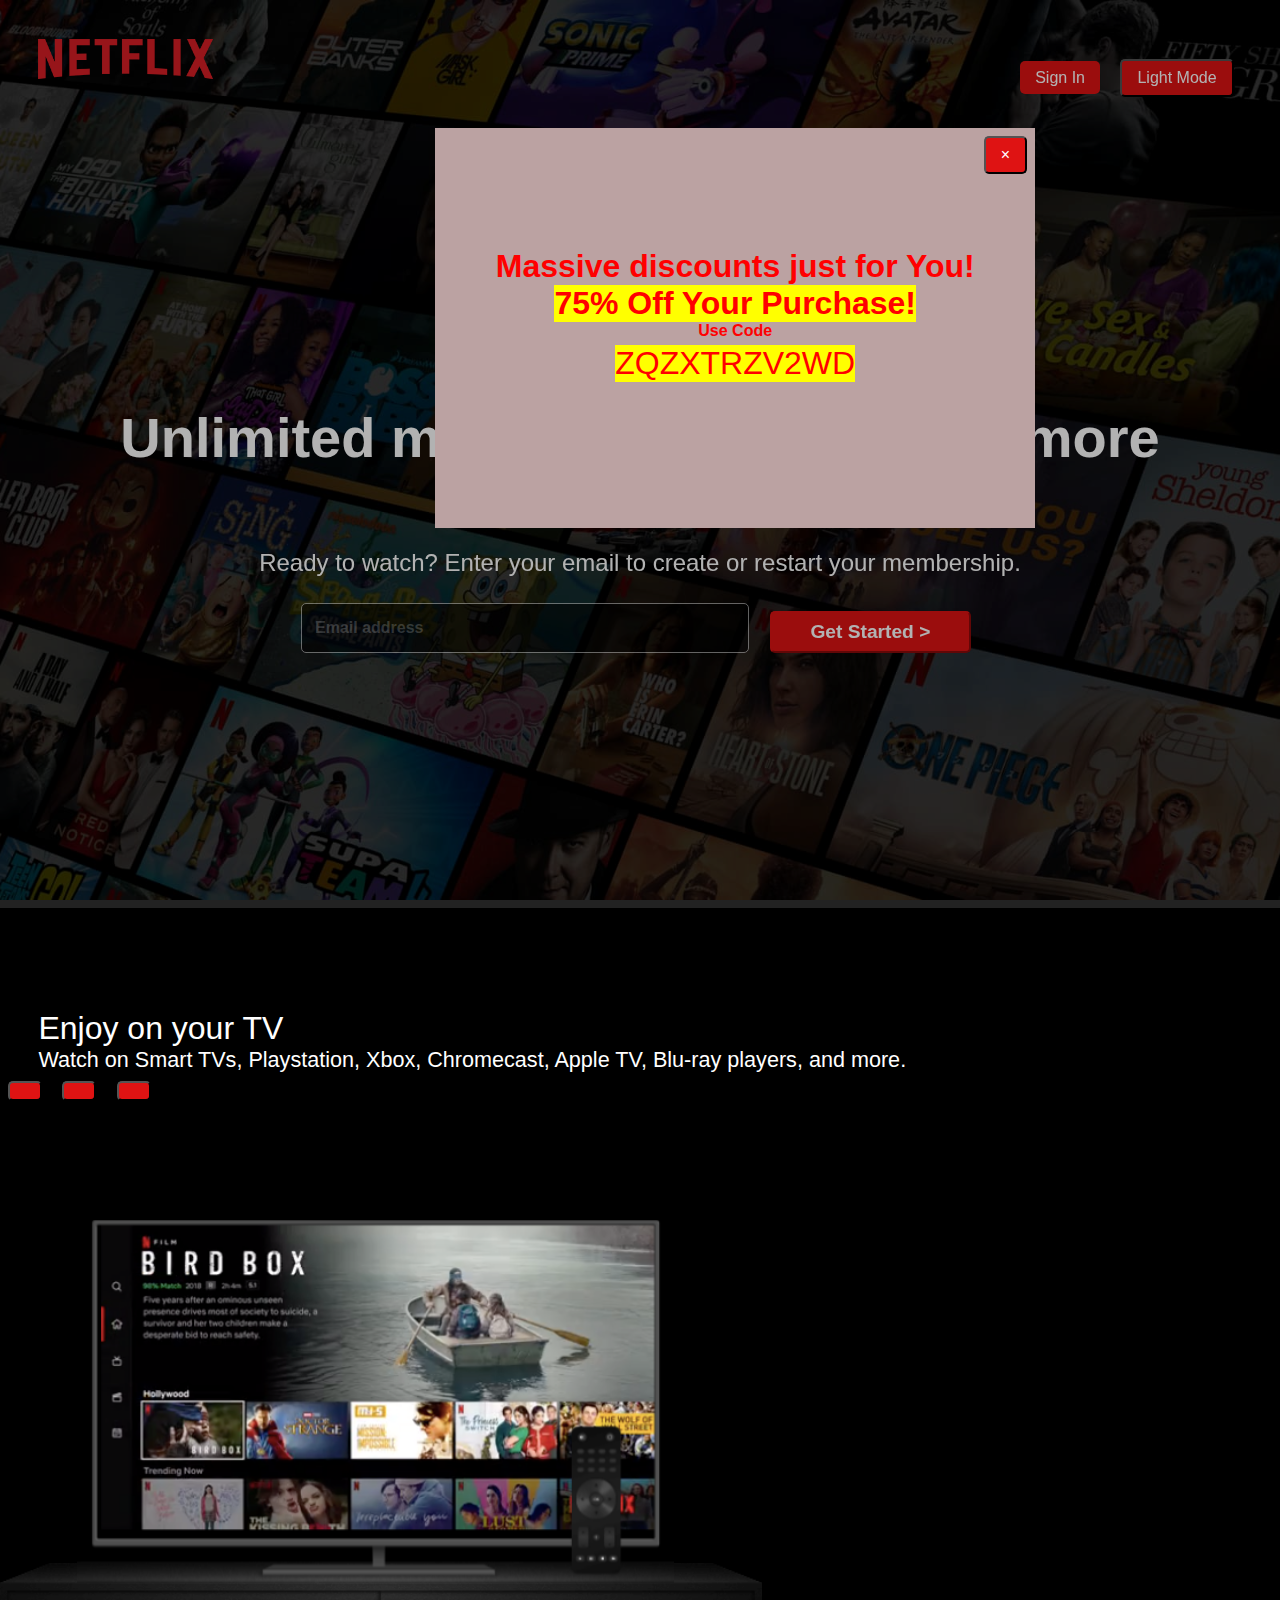
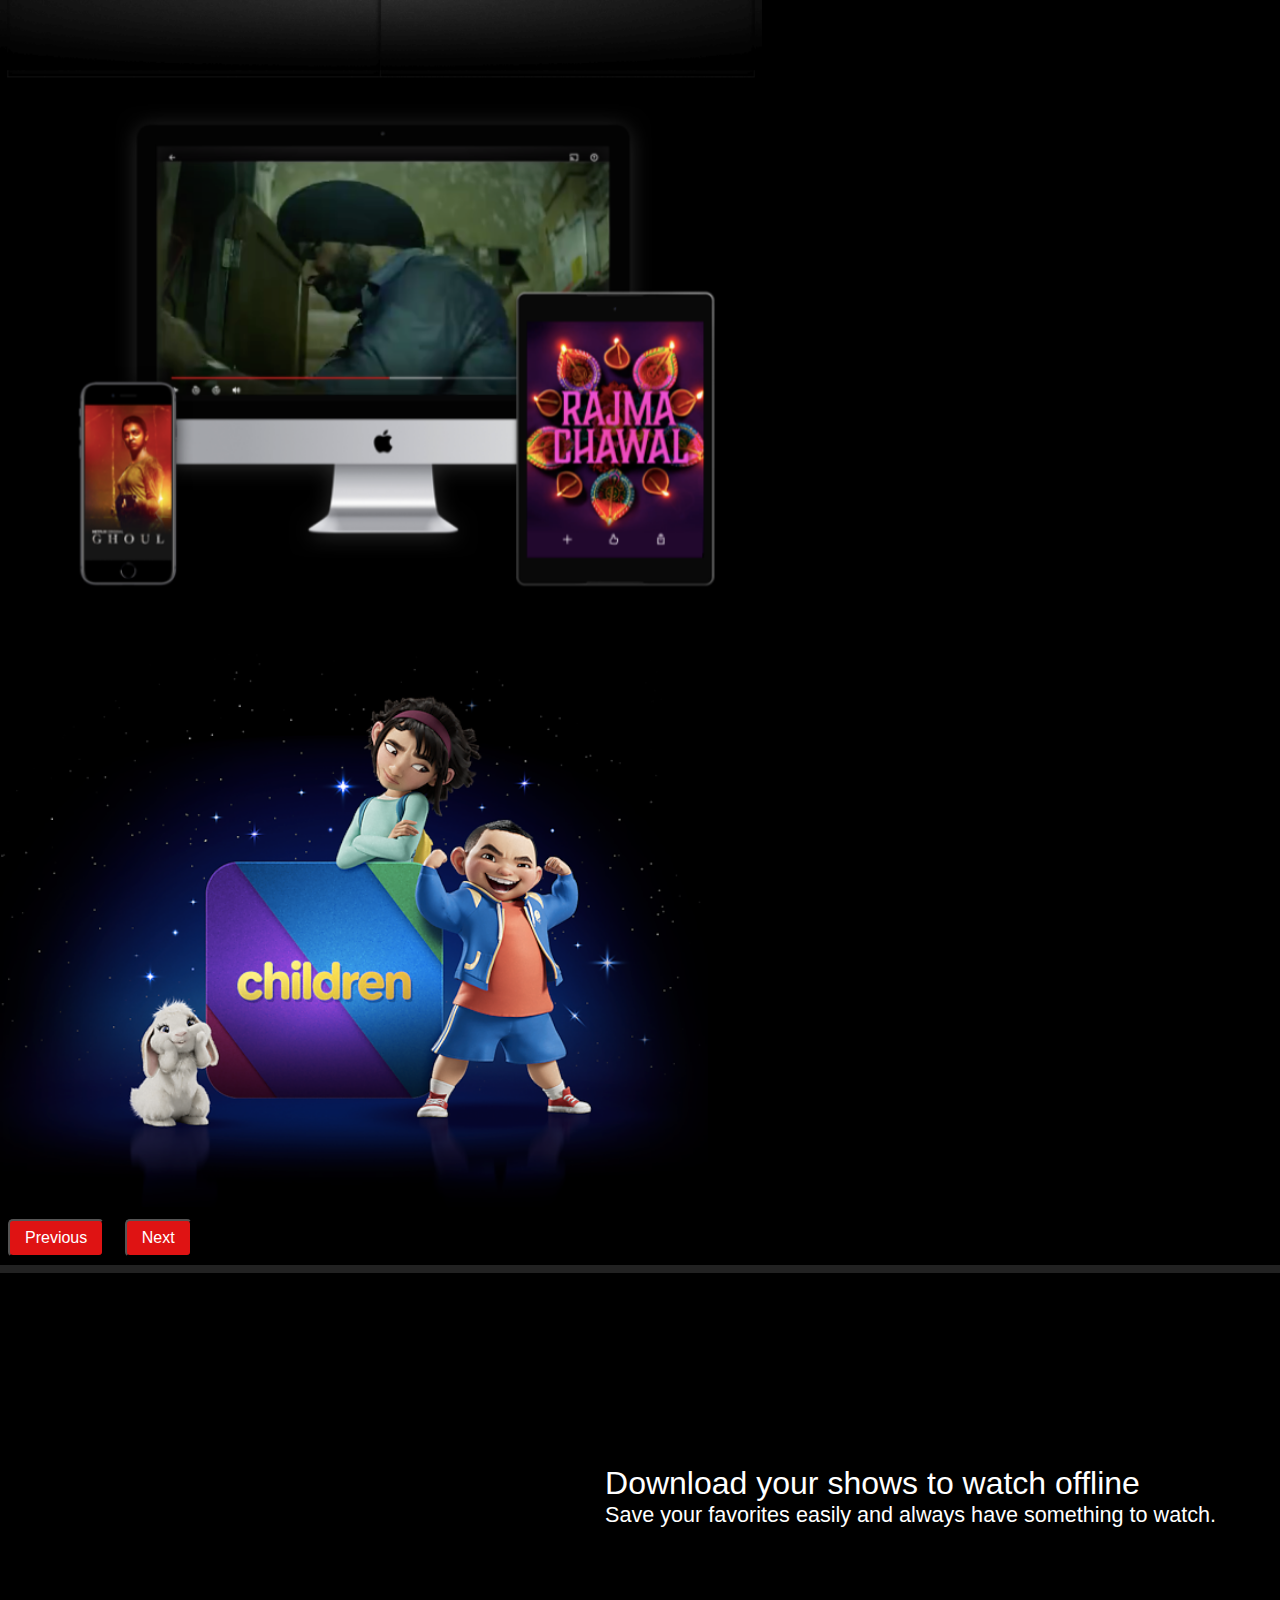
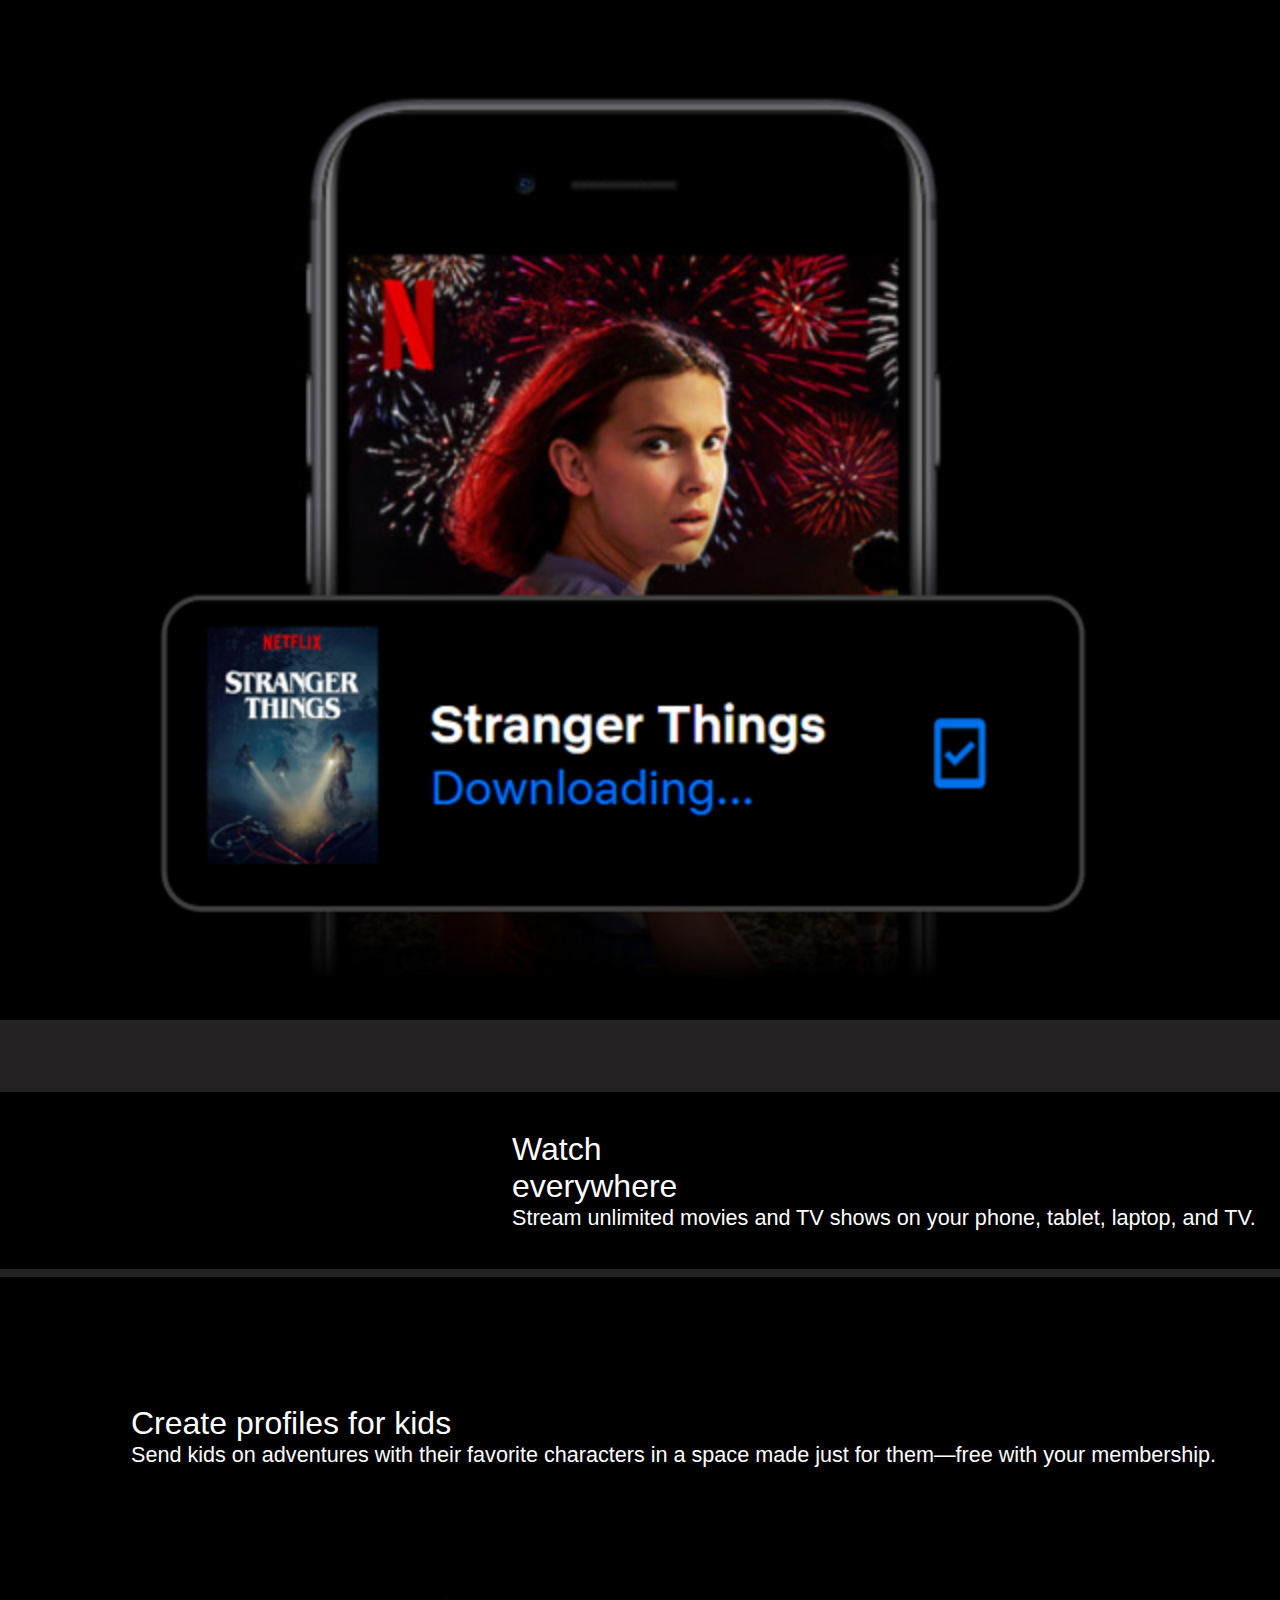
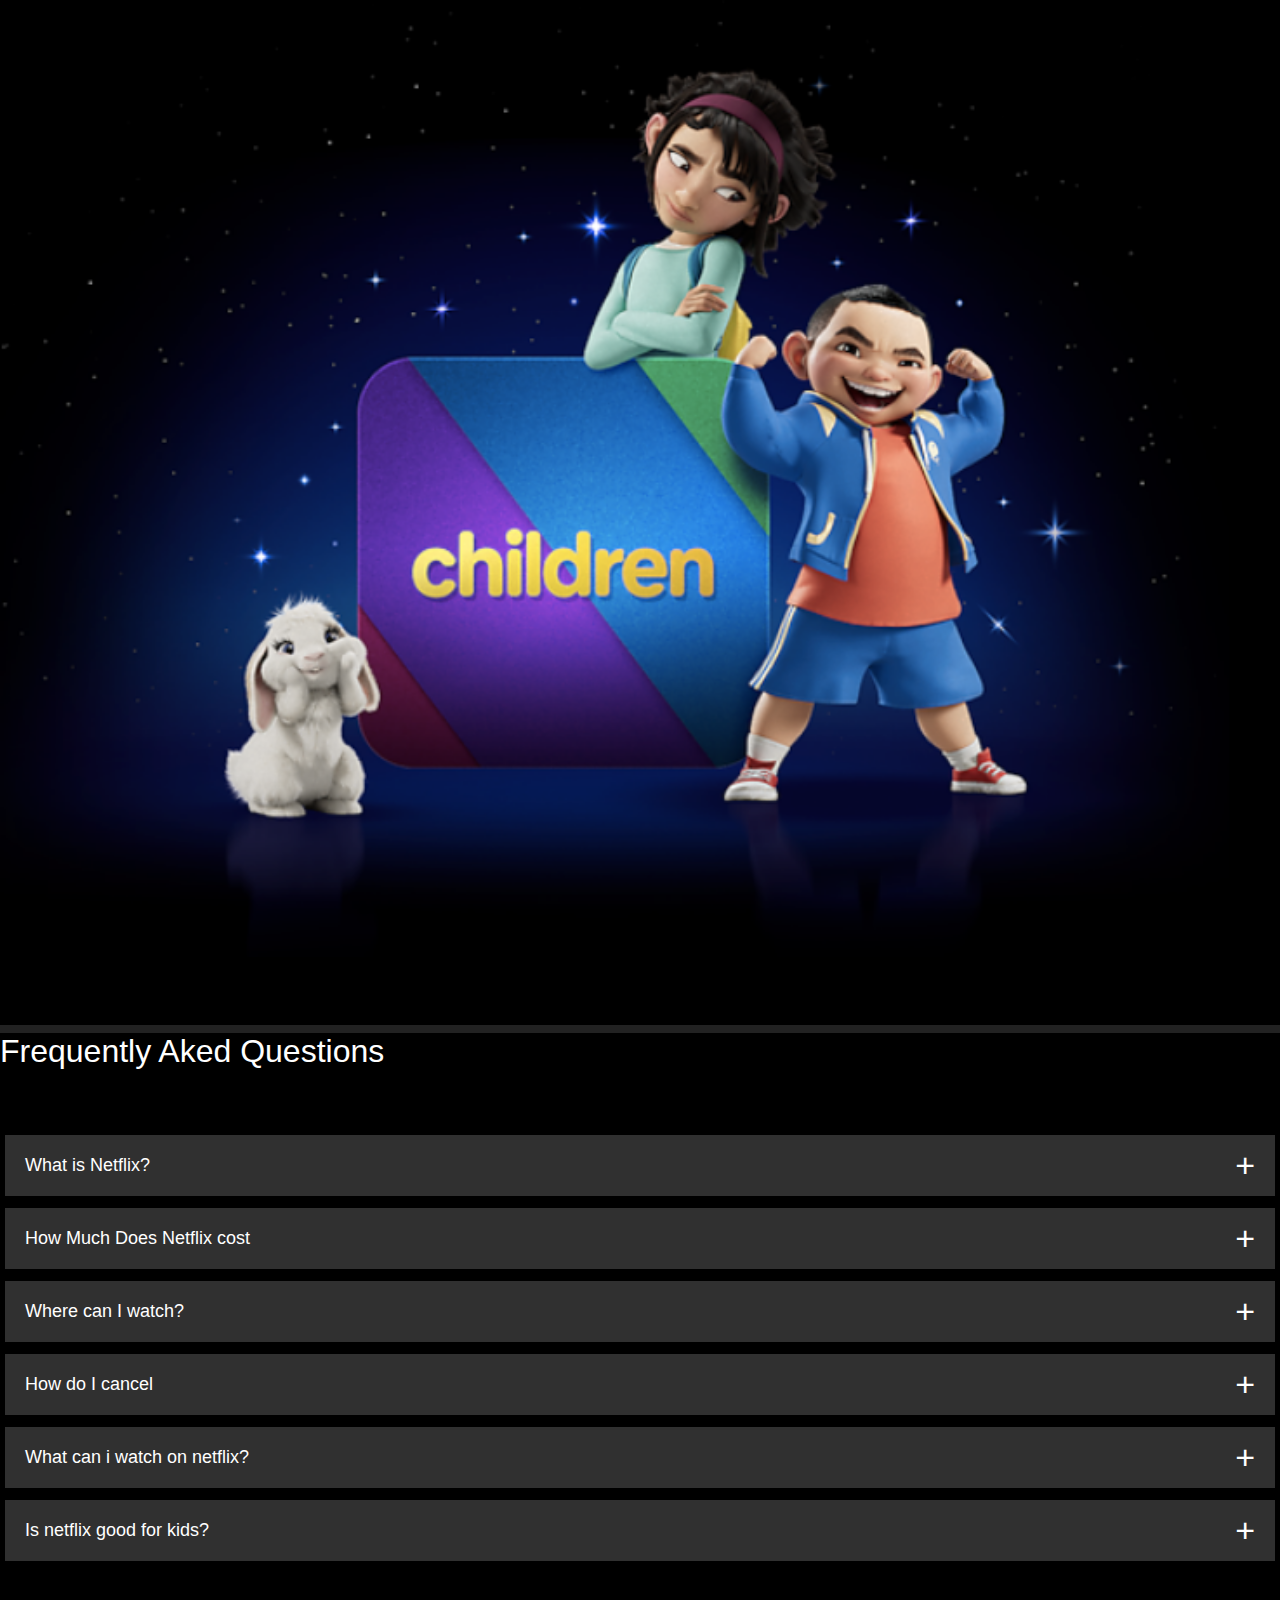
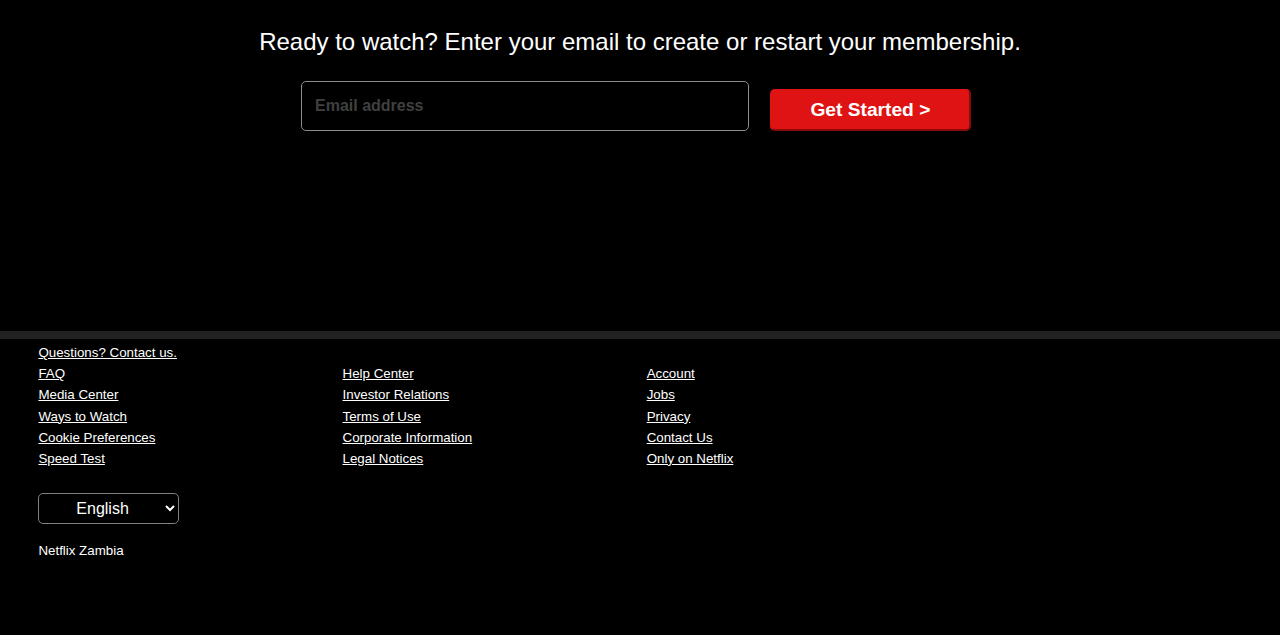
==== commit 685377ad: "Added Coupon Code logic" ====
--- a/index.html
+++ b/index.html
@@ -33,8 +33,23 @@
     <link rel="icon" href="./images/netflix-logo1.png" />
   </head>
   <body>
+    <div id="coupon">
+      <button onClick="closeCoupon()">&times;</button>
+      <div>
+        <h1>Massive discounts just for You!</h1>
+        <h1 class="discount">75% Off Your Purchase!</h1>
+ 
+      <span>
+        <h4>Use Code</h4>
+        <h2 id="promocode"  class="discount"></h2>
+      </span>
+
+           </div>
+    </div>
+
     <header id="header">
       <!-- <img src="./images/background_banner.jpg" class="banner-img" alt="Netflix Movies Snapshot" /> -->
+
       <nav>
         <div class="div-nav-logo">
           <img
@@ -45,11 +60,7 @@
         </div>
         <div class="navbar-items">
           <a href="#">Sign In</a>
-          <button
-            onClick="changeMode()"
-            id="btn">
-            Light Mode
-          </button>
+          <button onClick="changeMode()" id="btn">Light Mode</button>
         </div>
       </nav>
 
@@ -252,9 +263,7 @@
                   id="first"
                   title="accordion"
                 />
-                <label for="first"
-                  >What is Netflix?</label
-                >
+                <label for="first">What is Netflix?</label>
                 <div class="content">
                   <p>
                     Netflix is a streaming service that offers a wide variety of
@@ -416,19 +425,14 @@
       <!-- <span id="contact-link" class="darkSpan">
         <a href="#" id="contact-link-a">Questions? Contact us.</a>
       </span> -->
-
-      
-      
     </main>
 
     <footer>
-       <span id="contact-link">
+      <span id="contact-link">
         <a href="#" id="contact-link-a">Questions? Contact us.</a>
       </span>
       <span></span>
       <span></span>
-
-
 
       <span><a href="#">FAQ</a></span>
       <span><a href="#">Help Center</a></span>
--- a/css/styles.css
+++ b/css/styles.css
@@ -1,564 +1,552 @@
 * {
-    margin:0;
-    padding:0;
-    box-sizing: border-box;
-}
-
+  margin: 0;
+  padding: 0;
+  box-sizing: border-box;
+}
+
+#coupon {
+  height: 400px;
+  width: 600px;
+  background-color: rgb(187, 162, 162);
+  position: absolute;
+  margin-top: 10%;
+  margin-left: 34%;
+  z-index: 100;
+  color: red;
+}
+
+#coupon button {
+  float: right;
+}
+
+#coupon div {
+  display: flex;
+  flex-direction: column;
+  align-items: center;
+  justify-content: center;
+  margin-top: 20%;
+  text-align: center;
+}
+
+#coupon div .discount {
+  /* color: red; */
+  background-color: yellow;
+}
 .lightTheme {
-        background-color: rgb(155, 150, 150);
-        color: white;
-}
-
-
-body{
-    background-color: black;
-    font-family: "Bebas Neue", "Poppins", sans-serif;
-    color: white;
+  background-color: rgb(155, 150, 150);
+  color: white;
+}
+
+body {
+  background-color: black;
+  font-family: "Bebas Neue", "Poppins", sans-serif;
+  color: white;
 }
 
 .light-body {
-    background-color: rgb(157, 159, 165);
-    color: black;
+  background-color: rgb(157, 159, 165);
+  color: black;
 }
 
 h2 {
-    font-size: 200%;
-    font-weight: 500;
+  font-size: 200%;
+  font-weight: 500;
 }
 
 h3 {
-    font-size: 200%;
-    font-weight: 500;
+  font-size: 200%;
+  font-weight: 500;
 }
 
 p {
-    font-size: 135%;
-
+  font-size: 135%;
 }
 
 header {
+  width: 100%;
+  min-height: 100vh;
+  /* background-image: linear-gradient(rgba(0, 0, 0, 0.7), rgba(0, 0, 0, 0.7)), url(../images/background_banner.jpg) ; */
+  background-image: url(../images/background_banner.jpg);
+  background-color: rgba(0, 0, 0, 0.7);
+  background-blend-mode: darken;
+  background-size: cover;
+  background-position: center;
+  margin-bottom: 0;
+}
+
+.light-header {
+  background-color: rgba(190, 179, 179, 0.7);
+  /* background-blend-mode:lighten; */
+  color: white;
+}
+
+nav {
+  position: absolute;
+  top: 3%;
+  display: flex;
+  justify-content: space-between;
+  width: 100%;
+  padding: 0 3%;
+  /* border: 1px solid #ccc; */
+}
+
+.div-nav-logo {
+  float: left;
+  padding-top: 1%;
+}
+.nav-netflix-logo {
+  width: 175px;
+  height: 40px;
+}
+
+.navbar-items {
+  float: right;
+  padding-top: 2%;
+}
+
+.navbar-items a,
+button {
+  /* width: max-content; */
+  margin: 8px;
+  background-color: rgb(223, 19, 19);
+  border-radius: 5px;
+  padding: 8px 15px;
+  color: white;
+  font-size: medium;
+  text-decoration: none;
+}
+
+.btn-light {
+  /* width: max-content; */
+  margin: 8px;
+  background-color: #d5dbe3;
+  border-radius: 5px;
+  padding: 8px 15px;
+  color: rgb(223, 19, 19);
+  font-size: medium;
+  text-decoration: none;
+  border: 0;
+}
+
+.btn-dark {
+  /* width: max-content; */
+  margin: 8px;
+  background-color: #575b63;
+  border-radius: 5px;
+  padding: 8px 15px;
+  color: rgb(223, 19, 19);
+  font-size: medium;
+  text-decoration: none;
+  border: 0;
+}
+
+.banner-text {
+  width: 100%;
+  position: absolute;
+  top: 45%;
+  display: flex;
+  flex-direction: column;
+  align-items: center;
+  justify-content: center;
+  /* border: 1px solid #fff; */
+  text-align: center;
+}
+
+.get-started {
+  position: relative;
+  /* top: auto; */
+  margin-top: 1%;
+  margin-bottom: 15%;
+}
+
+.banner-text h2,
+h4,
+h6 {
+  margin-bottom: 2%;
+}
+
+.banner-text h1 {
+  margin-bottom: 2%;
+  font-weight: 900;
+  font-size: 350%;
+}
+
+.banner-text h3 {
+  margin-bottom: 2%;
+  font-size: 150%;
+  font-weight: lighter;
+}
+
+.banner-text h4 {
+  margin-bottom: 2%;
+  font-size: 150%;
+  font-weight: 300;
+}
+
+.banner-text div {
+  width: 100%;
+}
+
+.banner-text div form {
+  display: flex;
+  flex-wrap: wrap;
+  justify-content: center;
+  width: 100%;
+}
+
+.banner-text div form input {
+  background-color: rgb(0, 0, 0);
+  width: 35%;
+  height: 50px;
+  opacity: 0.55;
+  border: 1px solid white;
+  border-radius: 5px;
+  margin-right: 1%;
+  font-size: medium;
+  font-weight: bold;
+  padding-left: 1%;
+}
+
+.banner-text div form button {
+  width: max-content;
+  padding-left: 3%;
+  padding-right: 3%;
+  border-radius: 5px;
+  font-size: larger;
+  font-weight: bold;
+  color: #fff;
+  background-color: rgb(223, 19, 19);
+  border-color: rgb(223, 19, 19);
+}
+
+main {
+  background-color: #242222; /* rgb(50, 48, 48);*/
+  width: 100% !important;
+  overflow-x: hidden;
+}
+
+.light-main {
+  background-color: white;
+  color: black;
+}
+section {
+  background-color: black;
+  /* margin-bottom: 3px; */
+  /* margin-top: 10px; */
+  padding: 0;
+  border-top: 8px solid #222;
+}
+
+.light-section {
+  background-color: rgb(155, 150, 150);
+  border-top: 8px solid rgb(240, 234, 234);
+}
+
+main span a {
+  float: left;
+  text-align: left;
+  color: gray;
+  margin: 6% 0 1% 3%;
+  font-size: smaller;
+}
+
+.enjoy-on-tv {
+  padding-top: 8%;
+  padding-left: 3%;
+}
+
+.watch-everywhere {
+  padding-top: 3%;
+  padding-bottom: 3%;
+  padding-left: 40%;
+}
+
+.download-your-shows {
+  padding-top: 10%;
+  padding-bottom: 10%;
+  padding-right: 5%;
+  padding-left: 3%;
+  float: right;
+}
+
+.download-your-shows-img {
+  margin-top: 5%;
+  margin-bottom: 5%;
+}
+
+.kids-profile {
+  padding-top: 10%;
+  padding-bottom: 10%;
+  padding-right: 5%;
+  padding-left: 3%;
+  float: right;
+}
+
+.kids-profile-img {
+  padding-top: 5%;
+  padding-bottom: 5%;
+}
+
+.imgSlider {
+  width: 100%;
+  height: auto;
+  /* height: 300px !important; */
+}
+
+/* Accordion for FAQ Section */
+
+/* FAQ Section code mostly courtesy of GreatStack Youtube video at the following url https: //www.youtube.com/watch?v=Tgat3-prVv4&t=341s . I tried to implement this using Bootstrap, whose code could have been leaner and cleaner but i realized I need to spend more time on Bootstrap so for the sake of submission deadlines, I had to go with below solution. 
+        
+        I'm still happy with this as I learnt a few more tricks in the process */
+
+.faq-section {
+  border-bottom: 8px solid #222;
+  align-items: center;
+}
+
+.light-faq-section {
+  background-color: rgb(155, 150, 150);
+  /* color: black; */
+  border-top: 8px solid rgb(240, 234, 234);
+  border-bottom: 8px solid rgb(240, 234, 234);
+  /* color: white; */
+}
+
+.accordion {
+  margin: 60px auto;
+  width: 100%;
+}
+
+.accordion li {
+  list-style: none;
+  width: 100%;
+  padding: 5px;
+}
+
+.accordion li label {
+  display: flex;
+  align-items: center;
+  padding: 20px;
+  font-size: 18px;
+  font-weight: 500;
+  background: #303030;
+  margin-bottom: 2px;
+  cursor: pointer;
+  position: relative;
+}
+
+label::after {
+  content: "+";
+  font-size: 34px;
+  position: absolute;
+  right: 20px;
+  transition: transform 0.5s;
+}
+
+input[type="radio"] {
+  display: none;
+}
+
+.accordion .content {
+  background-color: #303030;
+  text-align: left;
+  padding: 0 20px;
+  max-height: 0; /*it should start in a collapsed state*/
+  overflow: hidden;
+  transition: max-height 0.5s, padding 0.5s;
+}
+
+.accordion input[type="radio"]:checked + label + .content {
+  max-height: 600px;
+  padding: 30px 20px;
+}
+
+.accordion input[type="radio"]:checked + label::after {
+  transform: rotate(135deg);
+}
+
+footer {
+  width: 100%;
+  padding: 0 25% 6% 3%;
+  display: flex;
+  flex-direction: row;
+  flex-wrap: wrap;
+  /* color: gray; */
+}
+
+footer span {
+  width: 33%;
+  min-width: 100px;
+}
+
+footer span a {
+  float: left;
+  text-align: left;
+  /* color: gray; */
+  color: white;
+  margin-top: 2%;
+  font-size: smaller;
+}
+
+footer div {
+  margin-top: 3%;
+}
+
+footer div select {
+  min-width: max-content;
+  background-color: black;
+  color: white;
+  border: 1px solid gray;
+  padding: 3% 20%;
+  margin-bottom: 10%;
+  font-size: medium;
+  border-radius: 5px;
+}
+
+footer div span {
+  font-size: smaller;
+}
+
+/**** MEDIA QUERIES ****/
+
+/* @media screen and (max-width:1080px) { */
+@media screen and (max-width: 1080px) {
+  header {
+    min-height: 60vh;
+  }
+
+  nav {
+    padding: 0 3%;
+  }
+  .nav-netflix-logo {
+    width: 100px;
+    height: 20px;
+  }
+
+  .banner-text {
+    top: 2%;
+  }
+
+  h3 {
+    font-size: 100%;
+    font-weight: lighter;
+  }
+  .banner-text h1 {
+    font-weight: bold;
+    font-size: 175%;
+  }
+
+  .banner-text h3 {
+    font-size: 100%;
+    font-weight: lighter;
+  }
+
+  .banner-text h5 {
+    font-size: smaller;
+  }
+
+  .banner-text div {
     width: 100%;
-    min-height: 100vh;
-    /* background-image: linear-gradient(rgba(0, 0, 0, 0.7), rgba(0, 0, 0, 0.7)), url(../images/background_banner.jpg) ; */
-    background-image: url(../images/background_banner.jpg);
-    background-color: rgba(0, 0, 0, 0.7);
-    background-blend-mode: darken;
-    background-size: cover;
-    background-position: center;
-    margin-bottom:0;
-}
-
-.light-header {
-    background-color: rgba(190, 179, 179, 0.7);
-    /* background-blend-mode:lighten; */
-    color: white;
-}
-
-nav {
-    position: absolute;
-    top: 3%;
-    display: flex;
-    justify-content: space-between;
-    width: 100%;
-    padding: 0 3%;
-    /* border: 1px solid #ccc; */
-}
-
-.div-nav-logo{
-    float: left;
-    padding-top: 1%;
-}
-.nav-netflix-logo{
-    width: 175px;
-    height: 40px;
-}
-
-.navbar-items {    
-    float: right;
-    padding-top: 2%;
-}
-
-.navbar-items a, button {
-    /* width: max-content; */
-    margin: 8px;
-    background-color: rgb(223, 19, 19);
-    border-radius: 5px;
-    padding: 8px 15px;
-    color: white;
-    font-size:medium;
-    text-decoration: none;
-}
-
-  .btn-light {
-    /* width: max-content; */
-    margin: 8px;
-    background-color: #d5dbe3;
-    border-radius: 5px;
-    padding: 8px 15px;
-    color: rgb(223, 19, 19);
-    font-size: medium;
-    text-decoration: none;
-    border: 0;
-}
-
- .btn-dark {
-    /* width: max-content; */
-    margin: 8px;
-    background-color: #575b63;
-    border-radius: 5px;
-    padding: 8px 15px;
-    color: rgb(223, 19, 19);
-    font-size: medium;
-    text-decoration: none;
-    border: 0;
-}
-
-.banner-text {
-    width: 100%;
-    position: absolute;
-    top: 45%;
-    display: flex;
-    flex-direction: column;
-    align-items: center;
-    justify-content: center;
-    /* border: 1px solid #fff; */
+    font-weight: lighter;
+  }
+
+  .banner-text div form input {
+    width: 30%;
+  }
+}
+
+/* @media screen and (max-width:700px) { */
+@media screen and (max-width: 992px) {
+  .banner-text div form input {
+    height: 35px;
+    font-size: smaller;
+  }
+  section div {
     text-align: center;
-}
-
-.get-started {
-    position: relative;
-    /* top: auto; */
-    margin-top: 1%;
-    margin-bottom: 15%;
-}
-
-.banner-text  h2, h4, h6 {
-    margin-bottom: 2%;
-}
-
-.banner-text h1 {
-    margin-bottom: 2%;
-    font-weight:900;
-    font-size: 350%;
-}
-
-.banner-text h3 {
-    margin-bottom: 2%;
-    font-size: 150%;
-    font-weight: lighter;
-}
-
-.banner-text h4 {
-    margin-bottom: 2%;
-    font-size: 150%;
-    font-weight: 300;
-}
-
-.banner-text div {
-    width: 100%;
-    
-}
-
-.banner-text div form{
-    display: flex;
-    flex-wrap: wrap;
-    justify-content: center;
-    width: 100%;
-   
-
-}
-
-.banner-text div form input {
-    background-color: rgb(0, 0, 0);
-    width: 35%;
-    height: 50px;
-    opacity: 0.55;
-    border: 1px solid white;
-    border-radius: 5px;
-    margin-right: 1%;
-    font-size: medium;
-    font-weight: bold;
-    padding-left: 1%;
-
-}
-
-.banner-text div form button {
-    width: max-content;
+  }
+
+  .watch-everywhere {
     padding-left: 3%;
     padding-right: 3%;
-    border-radius: 5px;
-    font-size: larger;
-    font-weight: bold;
-    color: #fff;
-    background-color: rgb(223, 19, 19);
-    border-color: rgb(223, 19, 19);
-}
-
-main {
-    background-color: #242222;/* rgb(50, 48, 48);*/
-    width: 100% !important;
-    overflow-x: hidden;
-}
-
-.light-main {
-    background-color: white;
-    color: black;
-}
-section {
-    background-color: black;
-    /* margin-bottom: 3px; */
-    /* margin-top: 10px; */
-    padding: 0;
-    border-top: 8px solid #222;
-    
-}
-
-.light-section {
-    background-color: rgb(155, 150, 150);
-    border-top: 8px solid rgb(240, 234, 234);
-}
-
-main span a{
-    float: left;
-    text-align: left;
-    color: gray;
-    margin: 6% 0 1% 3%;
-    font-size: smaller;
-}
-
-
-
-.enjoy-on-tv {
-
-    padding-top: 8%;
-    padding-left: 3%;
-}
-
-.watch-everywhere {
-
-    padding-top: 3%;
-    padding-bottom: 3%;
-    padding-left: 40%;
-
- }
-
- .download-your-shows {
-        padding-top: 10%;
-        padding-bottom: 10%;
-        padding-right: 5%;
-        padding-left: 3%;
-        float: right;
-
- }
-
- .download-your-shows-img {
-    margin-top: 5%;
-    margin-bottom: 5%;
- }
-
- .kids-profile {
-    padding-top: 10%;
-    padding-bottom: 10%;
-    padding-right: 5%;
-    padding-left: 3%;
-    float: right;
- }
-
-  .kids-profile-img {
-      padding-top: 5%;
-      padding-bottom: 5%;
-      
-  }
-
-
-.imgSlider {
-    width: 100%;
-    height: auto;
-    /* height: 300px !important; */
-}
-
-
-/* Accordion for FAQ Section */
-
-        /* FAQ Section code mostly courtesy of GreatStack Youtube video at the following url https: //www.youtube.com/watch?v=Tgat3-prVv4&t=341s . I tried to implement this using Bootstrap, whose code could have been leaner and cleaner but i realized I need to spend more time on Bootstrap so for the sake of submission deadlines, I had to go with below solution. 
-        
-        I'm still happy with this as I learnt a few more tricks in the process */
-      
-        .faq-section {
-            border-bottom: 8px solid #222;
-            align-items: center;
-        }
-
-        .light-faq-section {
-            background-color: rgb(155, 150, 150);
-            /* color: black; */
-            border-top: 8px solid rgb(240, 234, 234);
-            border-bottom: 8px solid rgb(240, 234, 234);
-            /* color: white; */
-        }
-
-        .accordion {
-            margin: 60px auto;
-            width: 100%;
-        }
-
-        .accordion li{
-            list-style: none;
-            width: 100%;
-            padding: 5px;
-        }
-
-
-        .accordion li label{
-            display: flex;
-            align-items: center;
-            padding: 20px;
-            font-size: 18px;
-            font-weight: 500;
-            background: #303030;
-            margin-bottom: 2px;
-            cursor: pointer;
-            position: relative;
-        }
-
-        label::after{
-            content: '+';
-            font-size: 34px;
-            position: absolute;
-            right: 20px;
-            transition:  transform 0.5s;
-        }
-
-        input[type="radio"]{
-            display: none;
-
-        }
-
-        .accordion .content{
-            background-color: #303030;
-            text-align: left;
-            padding: 0 20px;
-            max-height: 0; /*it should start in a collapsed state*/
-            overflow: hidden;
-            transition: max-height 0.5s, padding 0.5s;
-        }
-
-        .accordion input[type="radio"]:checked + label + .content{
-            max-height: 600px;
-            padding: 30px 20px;
-        }
-
-        .accordion input[type="radio"]:checked+label::after {
-                    transform: rotate(135deg);
-                }
-
-
-footer {
-
-    width: 100%;
-    padding: 0 25% 6% 3%;
-    display: flex;
-    flex-direction: row;
-    flex-wrap: wrap;
-    /* color: gray; */
-
-}
-
-footer span {
-    width: 33%;
-    min-width: 100px;
-}
-
-footer span a {
-    float: left;
-    text-align: left;
-    /* color: gray; */
-    color: white;
-    margin-top: 2%;
-    font-size: smaller;
-}
-
-footer div {
-    margin-top: 3%;
-}
-
-footer div select {
-    min-width: max-content;
-    background-color: black;
-    color: white;
-    border: 1px solid gray;
-    padding: 3% 20%;
-    margin-bottom: 10%;
-    font-size: medium;
-    border-radius: 5px;
-}
-
-footer div span {
-    font-size: smaller;
-}
-
-
-
-/**** MEDIA QUERIES ****/
-
-/* @media screen and (max-width:1080px) { */
-@media screen and (max-width:1080px) {
-
-        header{ 
-            min-height: 60vh;       
-            }
-
-
-nav {
-      padding: 0 3%;
-}
-    .nav-netflix-logo {
-            width: 100px;
-            height: 20px;
-        }
-
-.banner-text {
-    top: 2%;
-}
-
-    
-    h3 {
-           font-size:100%;
-           font-weight: lighter;
-        }
-    .banner-text h1 {
-            font-weight: bold;
-            font-size:175%;
-        }
-    
-        .banner-text h3 {
-            font-size:100%;
-            font-weight: lighter;
-        }
-    
-        .banner-text h5 {
-            font-size:smaller
-        }
-    
-        .banner-text div {
-            width: 100%;
-            font-weight: lighter;
-    
-        }
-
-        .banner-text div form input {
-                    width: 30%;
-                 }
-    
-    
-}
-
-/* @media screen and (max-width:700px) { */
-@media screen and (max-width:992px) {
-
-
-    .banner-text div form input {
-            height: 35px;
-            font-size: smaller;
-    
-        }
-    section div {
-           text-align: center;
-        }
-
-    .watch-everywhere {
-        padding-left: 3%;
-        padding-right: 3%;
-    }
-
-    /* .kids-profile {
+  }
+
+  /* .kids-profile {
         float: left;
     } */
-    footer span {
-            
-            width: 45%;
-        }
-
+  footer span {
+    width: 45%;
+  }
 }
 
 /* @media screen and (max-width:535px) { */
-@media screen and (max-width:768px) {
-
-    header {
-        
-            min-height: 60vh;
-        
-            }
-        
-  
-    .banner-text {
-        top: 20%;
-                }
-
-    .banner-text h1 {
-        /* font-weight: bold; */
-        font-size: medium;
-    }
-
-    .banner-text h3 {
-        font-size: small;
-    }
-
-    .banner-text h5 {
-        font-size: smaller
-    }
-
-    .banner-text div {
-        width: 100%;
-
-    }
-
-     .banner-text div form input {
-        width: 55%;
-    } 
-
-    .banner-text div form button {
-        /* margin: auto; */
-        font-size: smaller;
-        
-    }
-
-        footer span {
-    
-            width: 85%;
-        }
-}
-
+@media screen and (max-width: 768px) {
+  #coupon {
+    width: 300px;
+    margin-left: 15%;
+    margin-top: 35%;
+  }
+
+  header {
+    min-height: 60vh;
+  }
+
+  .banner-text {
+    top: 20%;
+  }
+
+  .banner-text h1 {
+    /* font-weight: bold; */
+    font-size: medium;
+  }
+
+  .banner-text h3 {
+    font-size: small;
+  }
+
+  .banner-text h5 {
+    font-size: smaller;
+  }
+
+  .banner-text div {
+    width: 100%;
+  }
+
+  .banner-text div form input {
+    width: 55%;
+  }
+
+  .banner-text div form button {
+    /* margin: auto; */
+    font-size: smaller;
+  }
+
+  footer span {
+    width: 85%;
+  }
+}
 
 /* @media screen and (max-width: 300px){ */
 @media screen and (max-width: 576px) {
-    header {
- 
-            min-height: 90vh;           
-    
-        }
-
-    nav {
-           flex-direction: column;
-           justify-content: center;
-           align-items: center;
-        }
-   
-    .banner-text {
-        top: 20%;
-    }
-
-        .banner-text div form input {
-            margin: 10px auto;
-            width: 95%;
-        }
-
-    .banner-text div form button {
-        margin: 10px auto;
-                 
-    }
-        
-
-}
-
-
+  header {
+    min-height: 90vh;
+  }
+
+  nav {
+    flex-direction: column;
+    justify-content: center;
+    align-items: center;
+  }
+
+  .banner-text {
+    top: 20%;
+  }
+
+  .banner-text div form input {
+    margin: 10px auto;
+    width: 95%;
+  }
+
+  .banner-text div form button {
+    margin: 10px auto;
+  }
+}
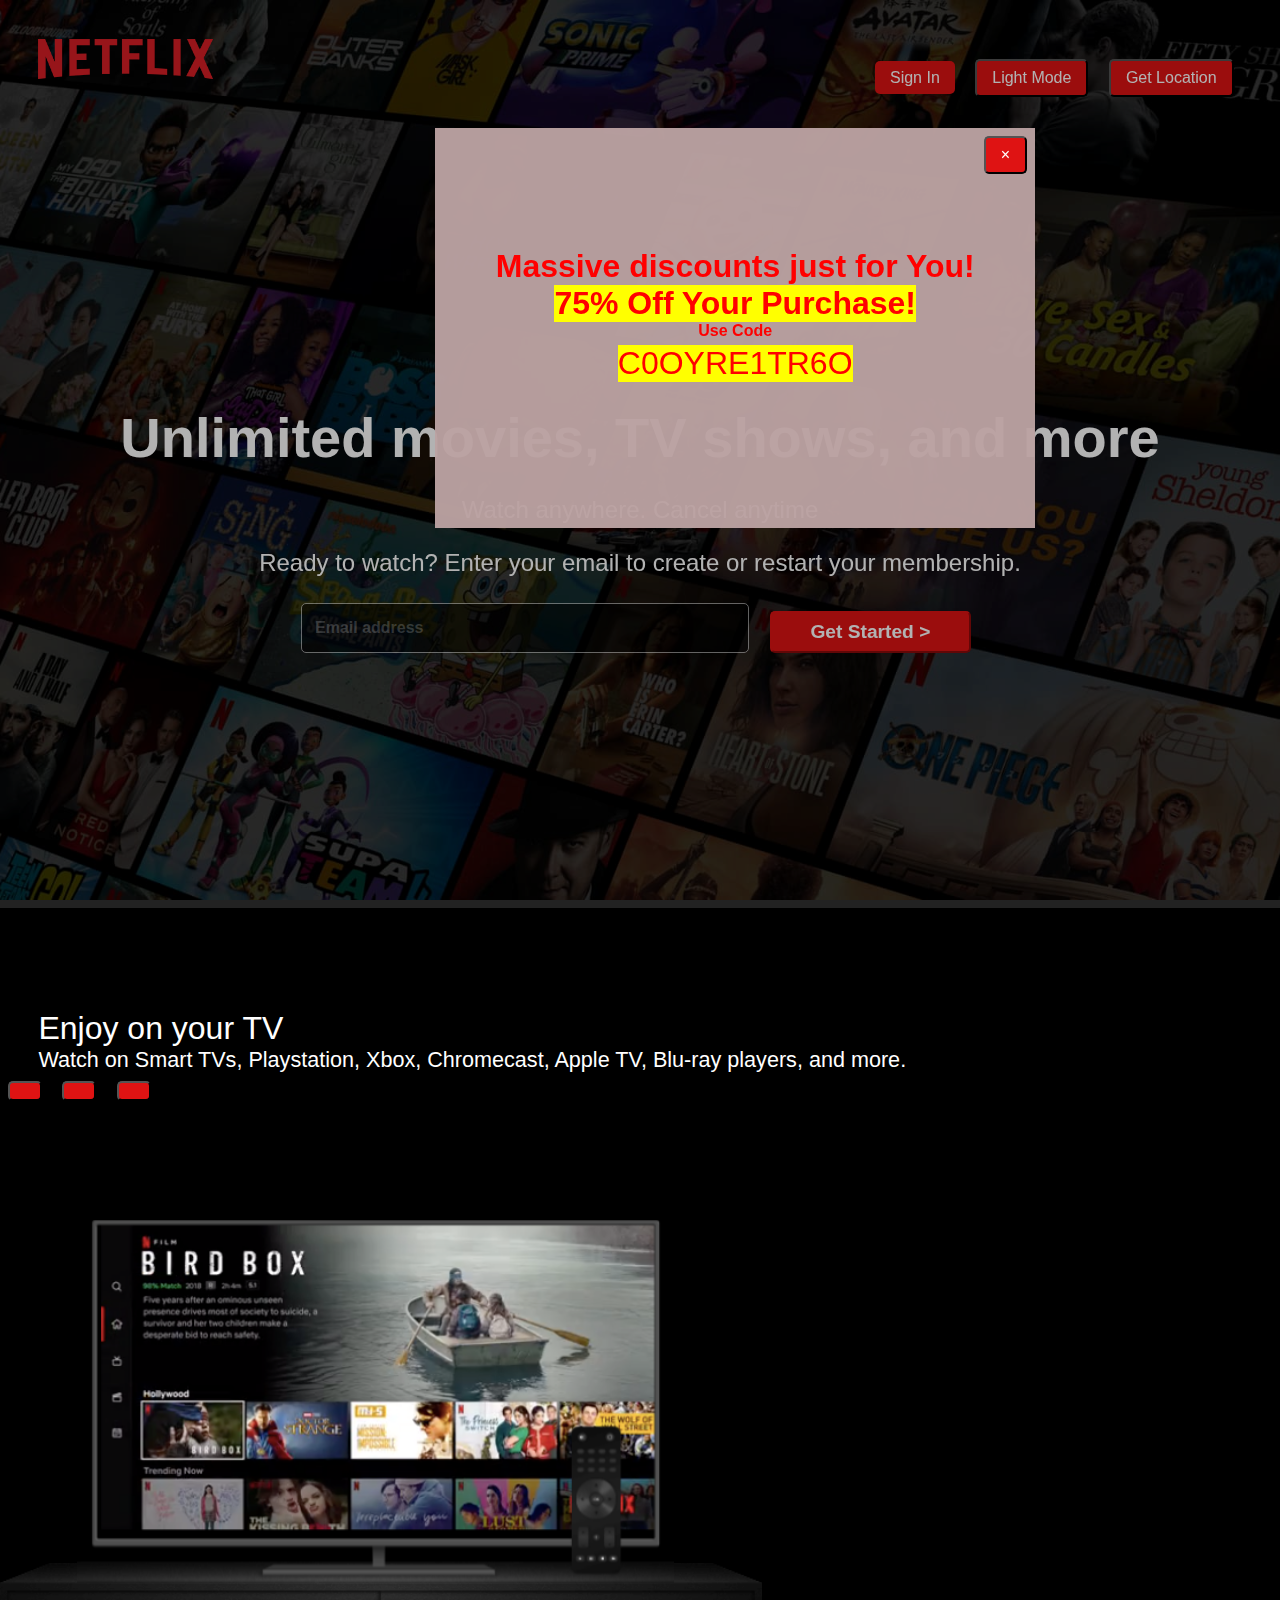
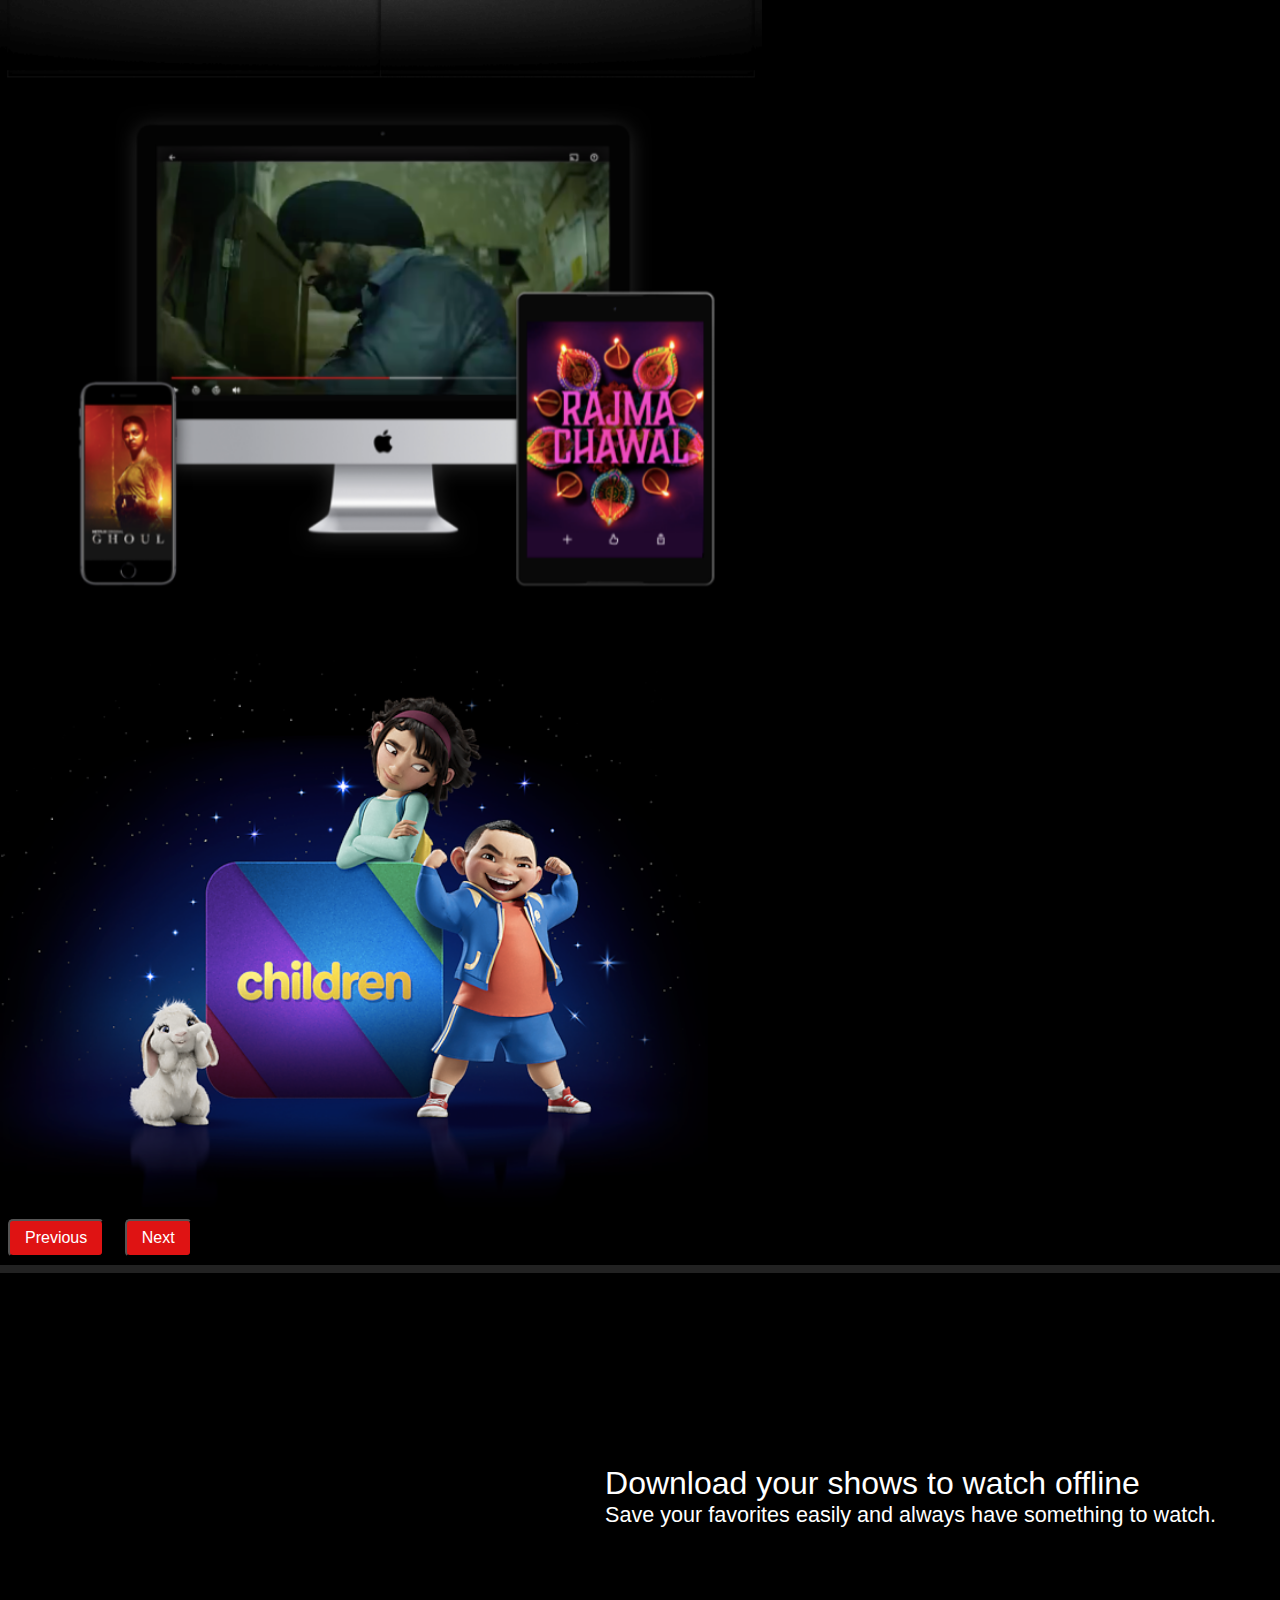
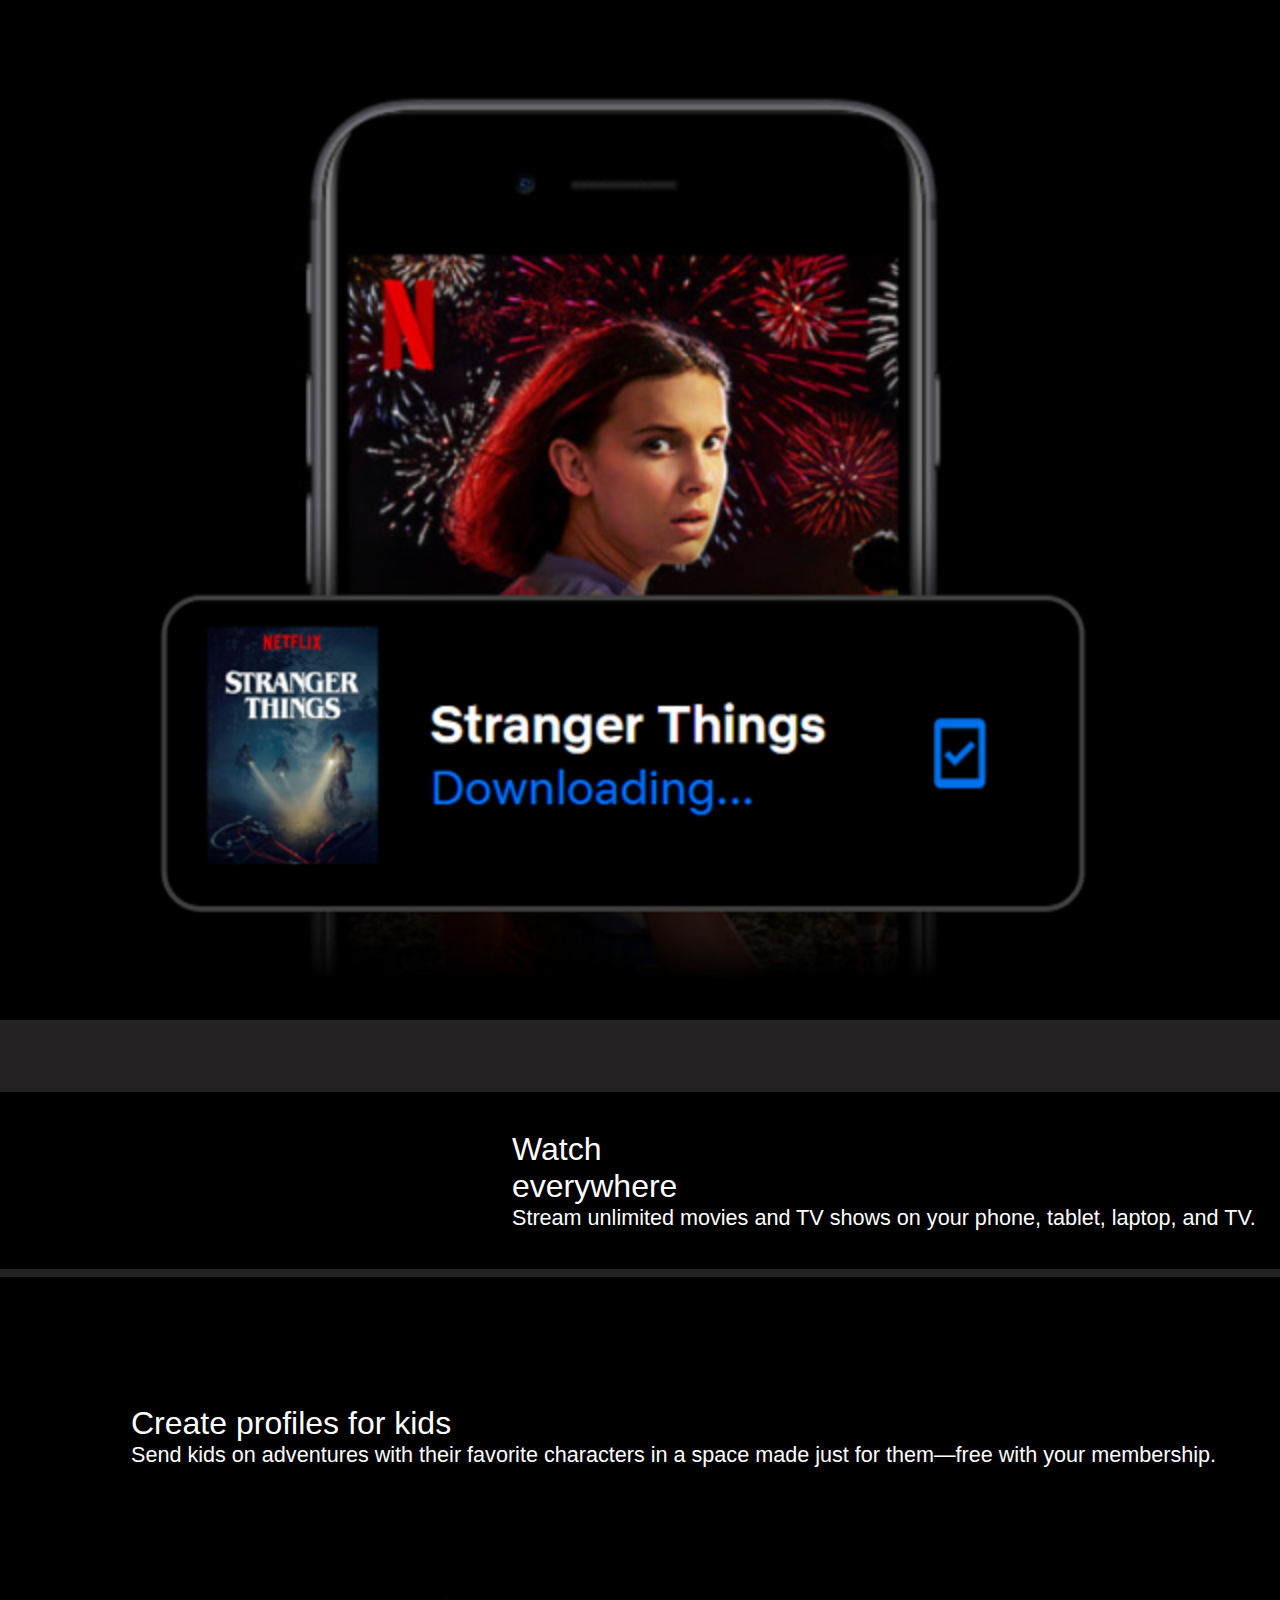
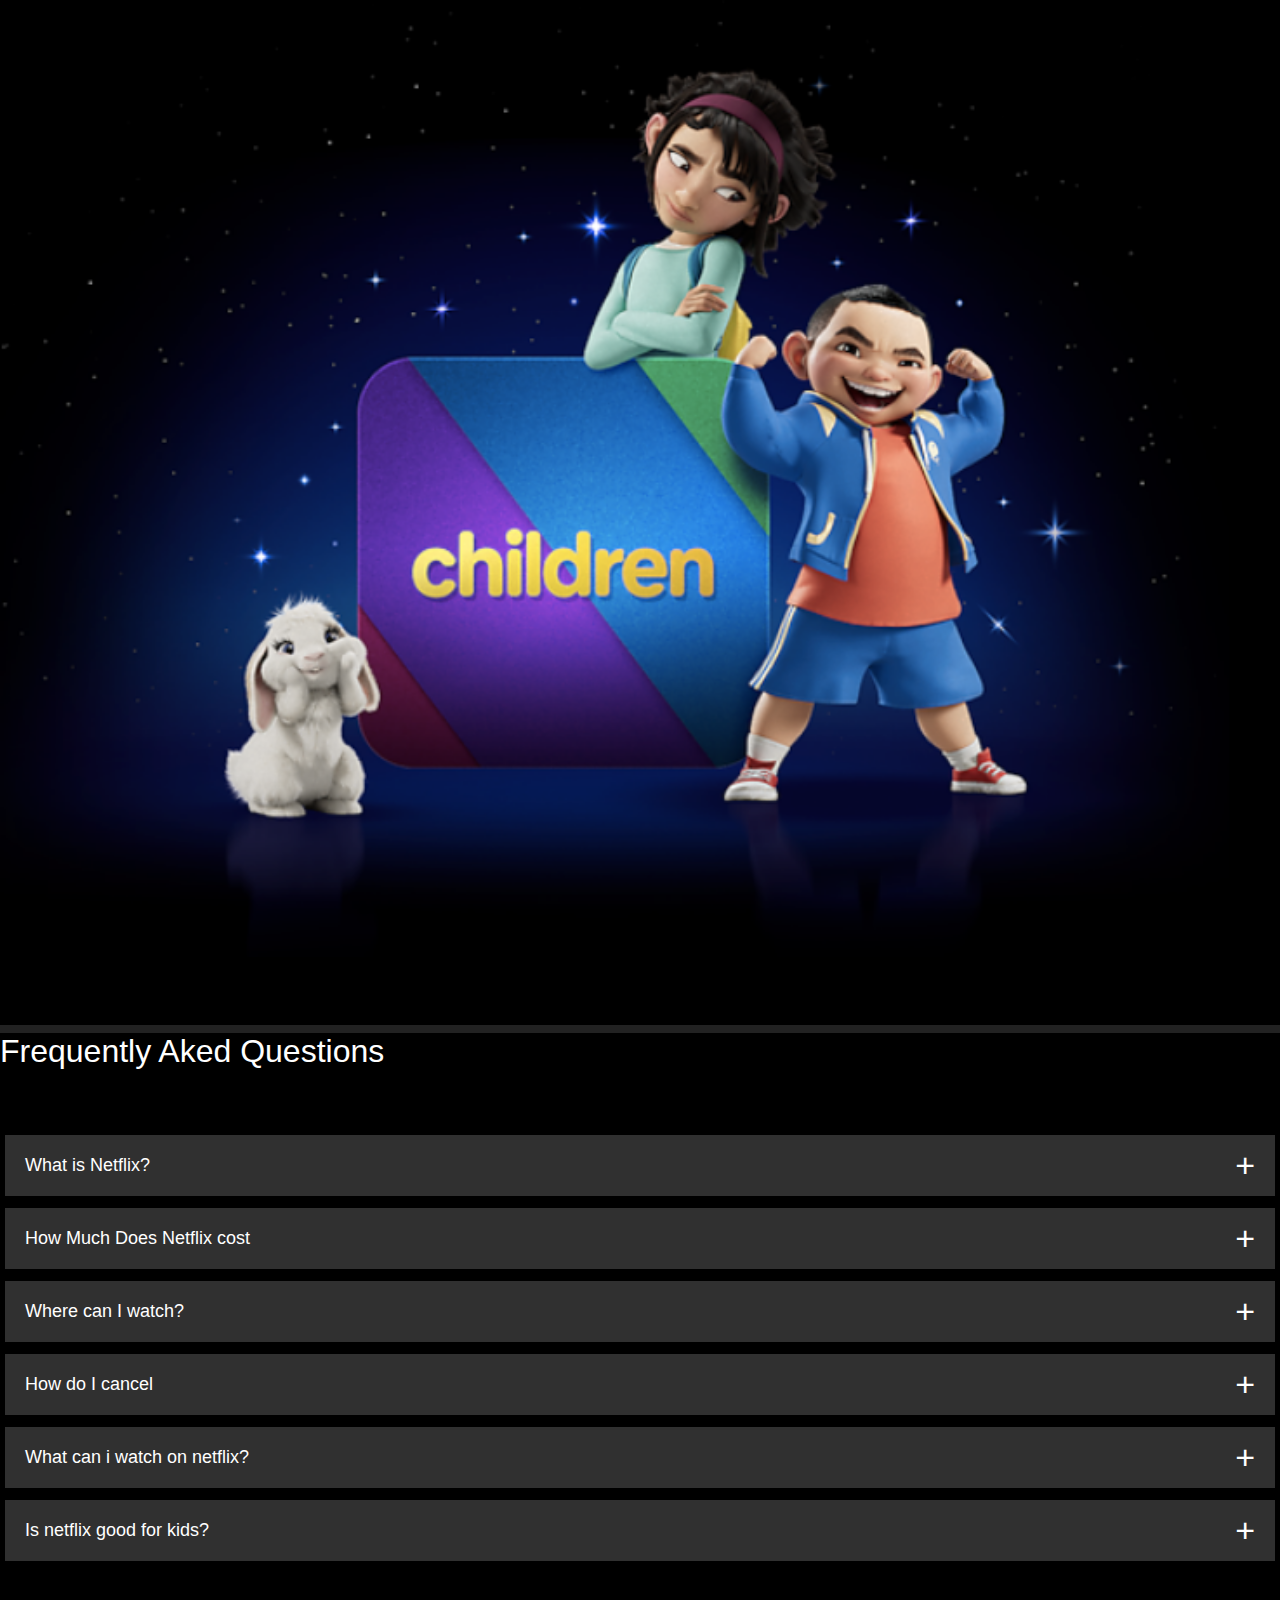
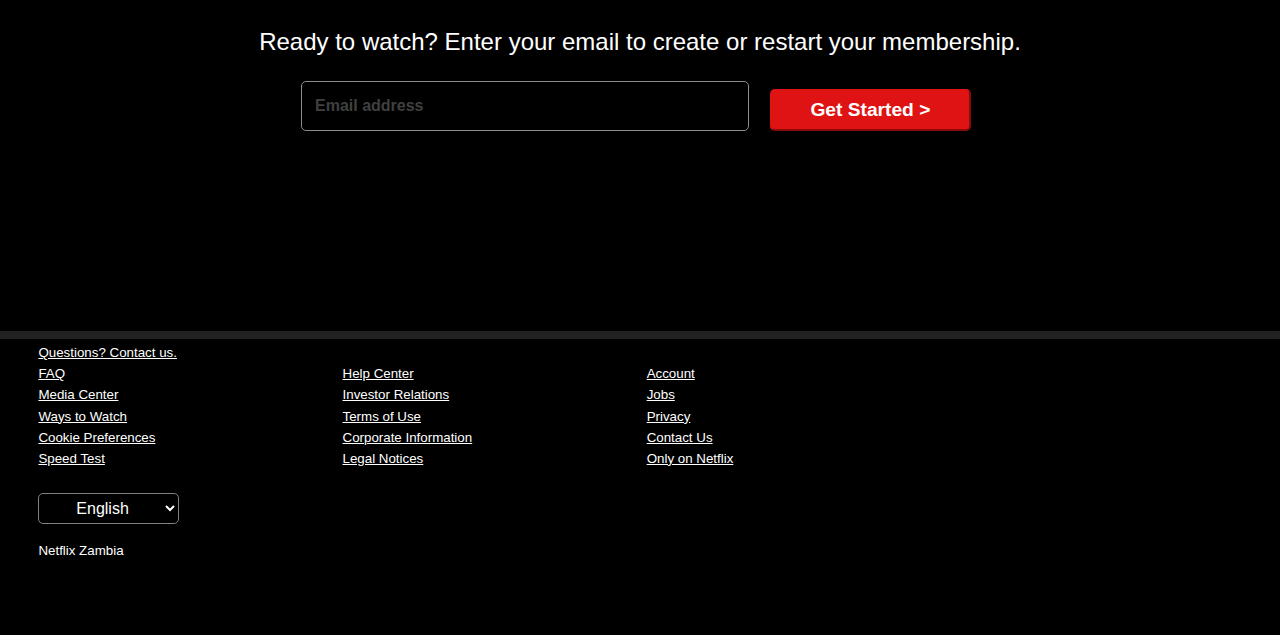
==== commit 50fe8c4f: "Added geolocation functionality" ====
--- a/index.html
+++ b/index.html
@@ -61,6 +61,7 @@
         <div class="navbar-items">
           <a href="#">Sign In</a>
           <button onClick="changeMode()" id="btn">Light Mode</button>
+          <button onclick="geolocation()">Get Location</button>
         </div>
       </nav>
 
@@ -463,5 +464,6 @@
     </footer>
 
     <script src="./scripts/script.js"></script>
+    <script src="./scripts/geolocation.js"></script>
   </body>
-</html>
+</html>--- a/css/styles.css
+++ b/css/styles.css
@@ -7,7 +7,7 @@
 #coupon {
   height: 400px;
   width: 600px;
-  background-color: rgb(187, 162, 162);
+  background-color: rgba(187, 162, 162, 0.96);
   position: absolute;
   margin-top: 10%;
   margin-left: 34%;
@@ -490,8 +490,13 @@
     min-height: 60vh;
   }
 
+  .navbar-items{
+    display: flex;
+    flex-direction: column;
+  }
+
   .banner-text {
-    top: 20%;
+    top: 35%;
   }
 
   .banner-text h1 {
@@ -538,7 +543,7 @@
   }
 
   .banner-text {
-    top: 20%;
+    top: 35%;
   }
 
   .banner-text div form input {
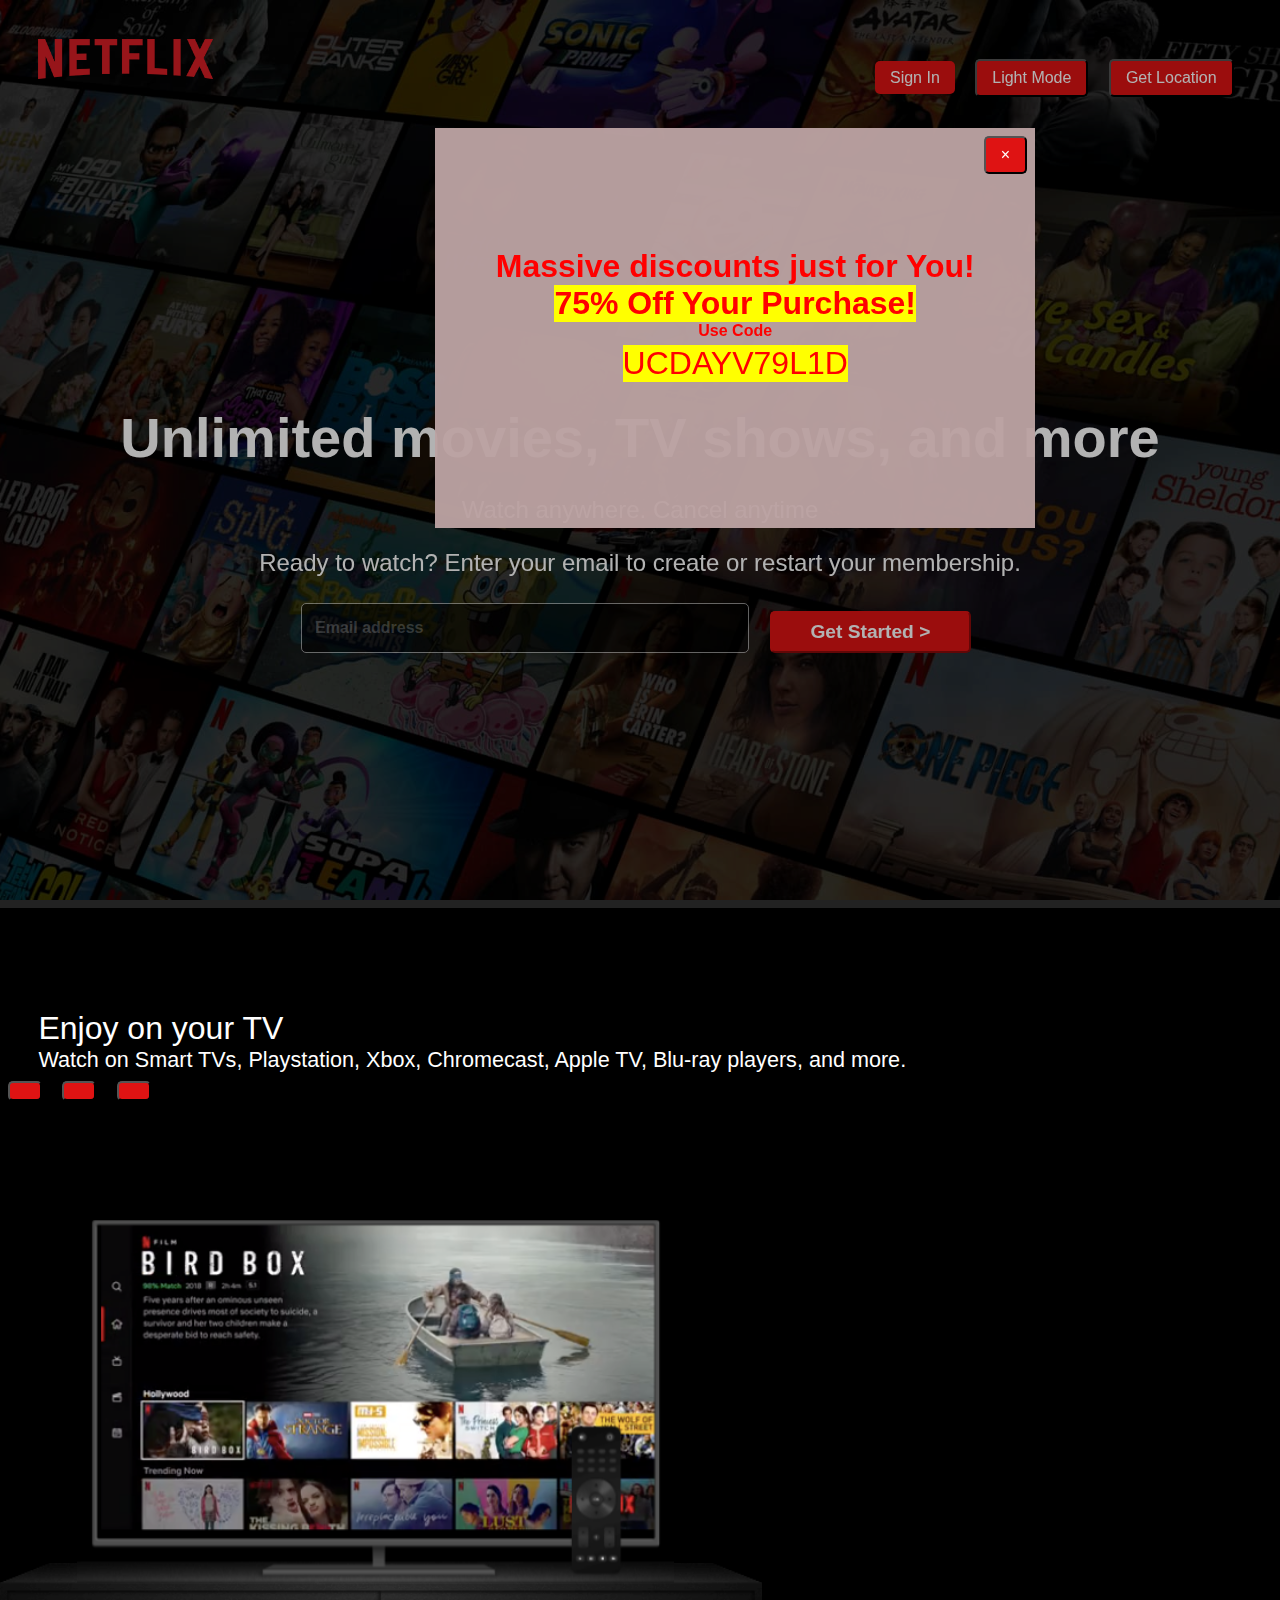
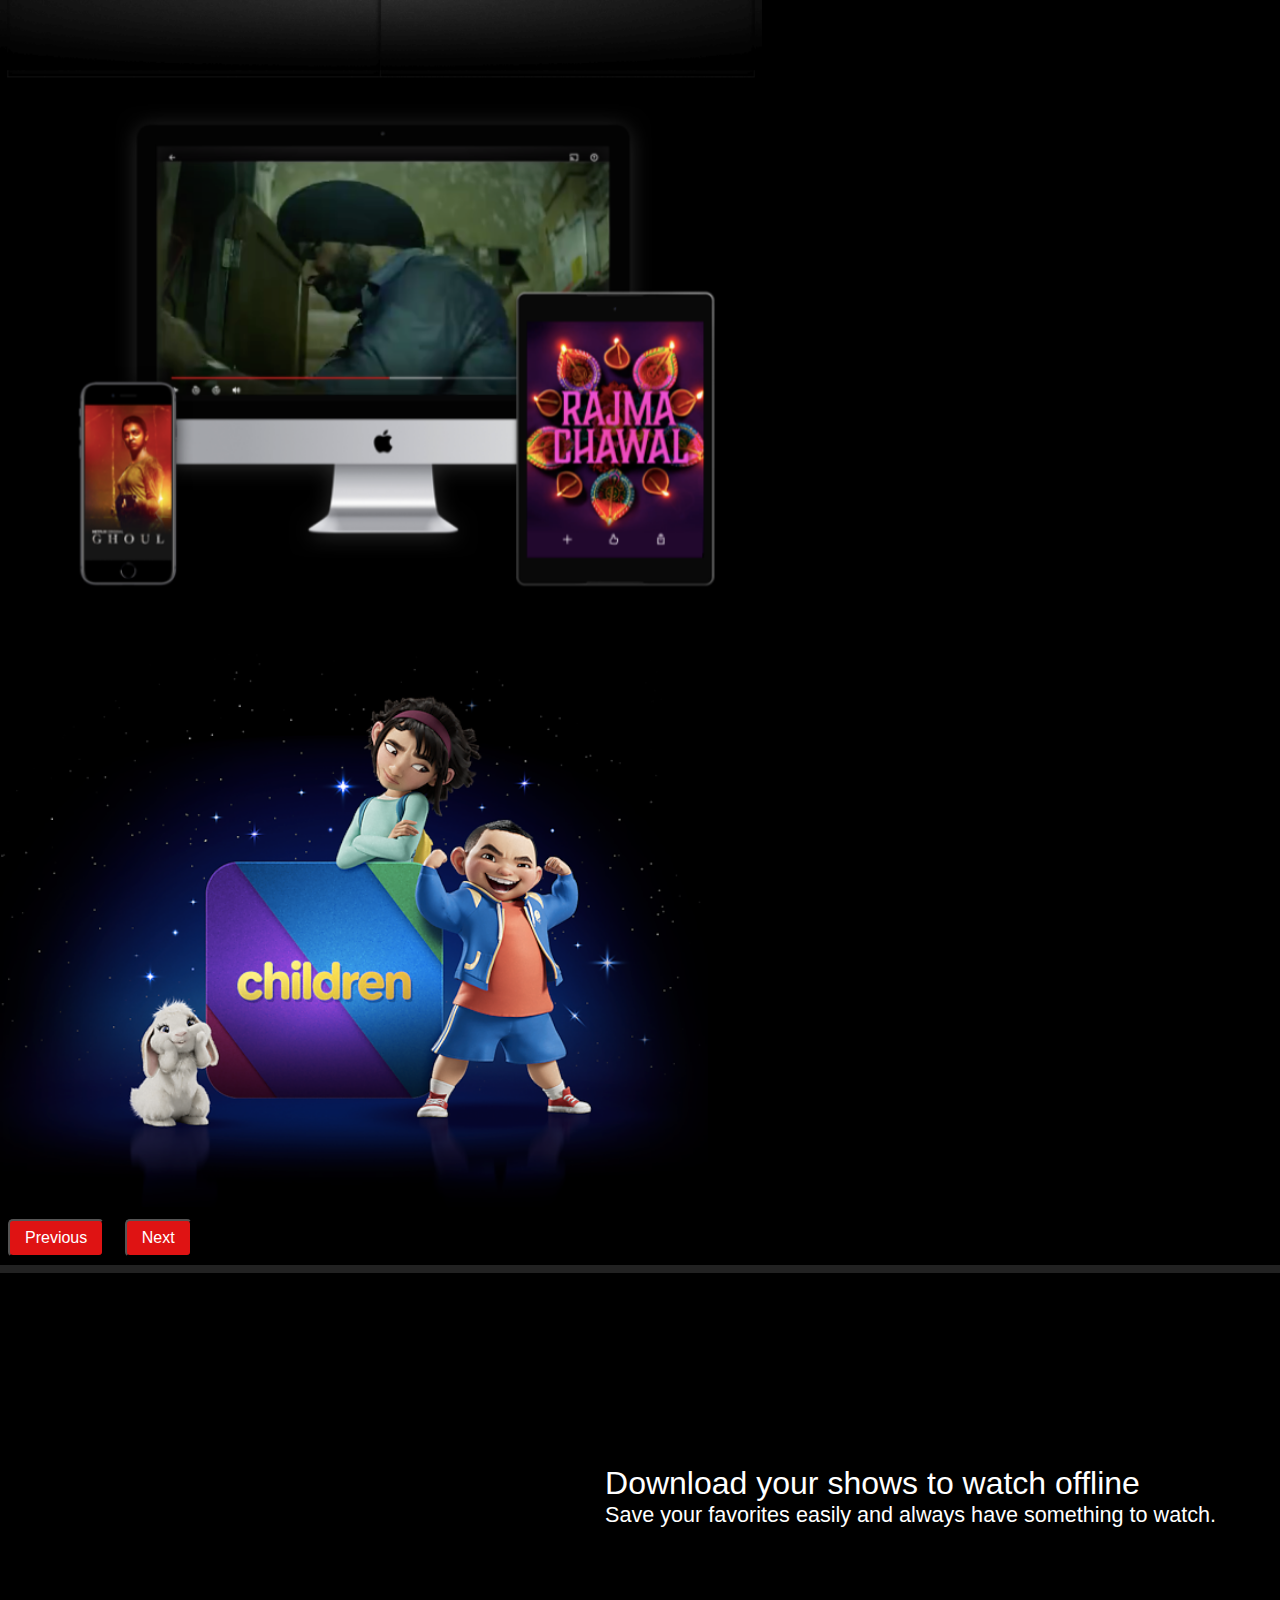
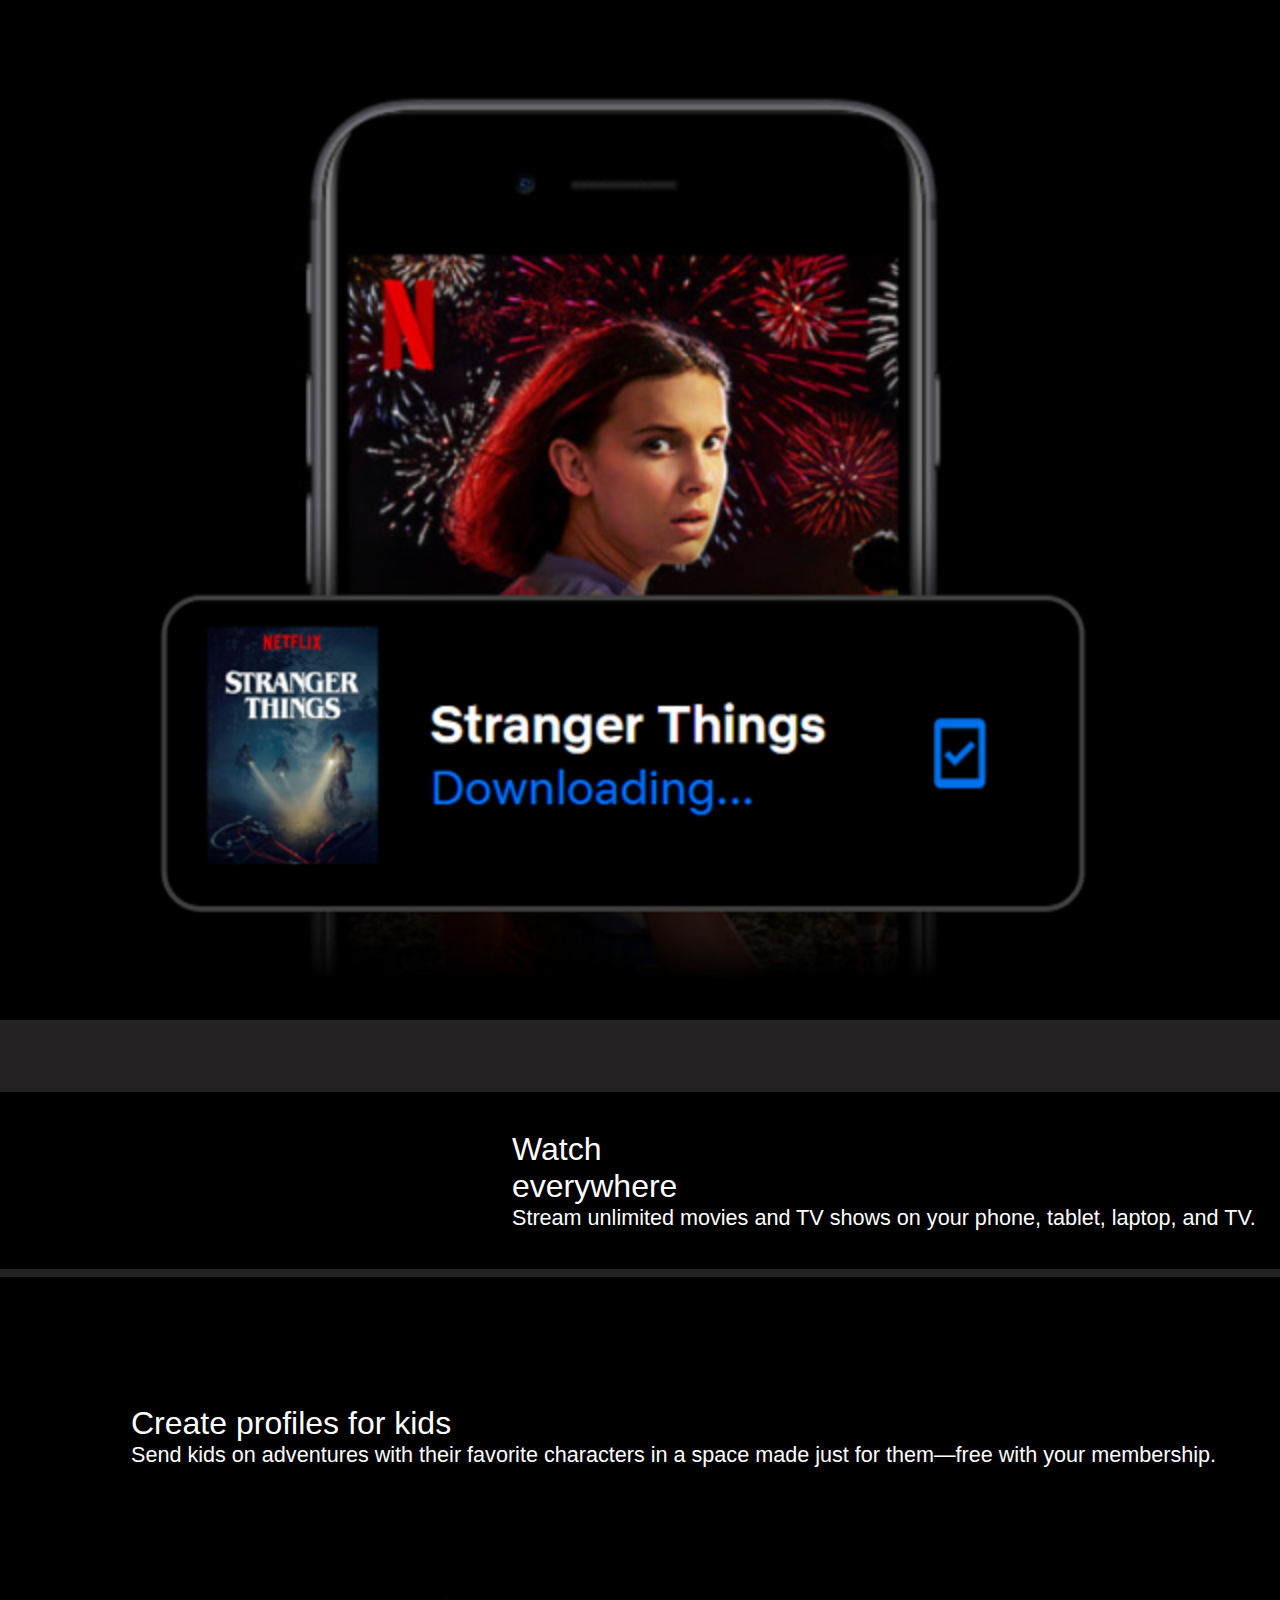
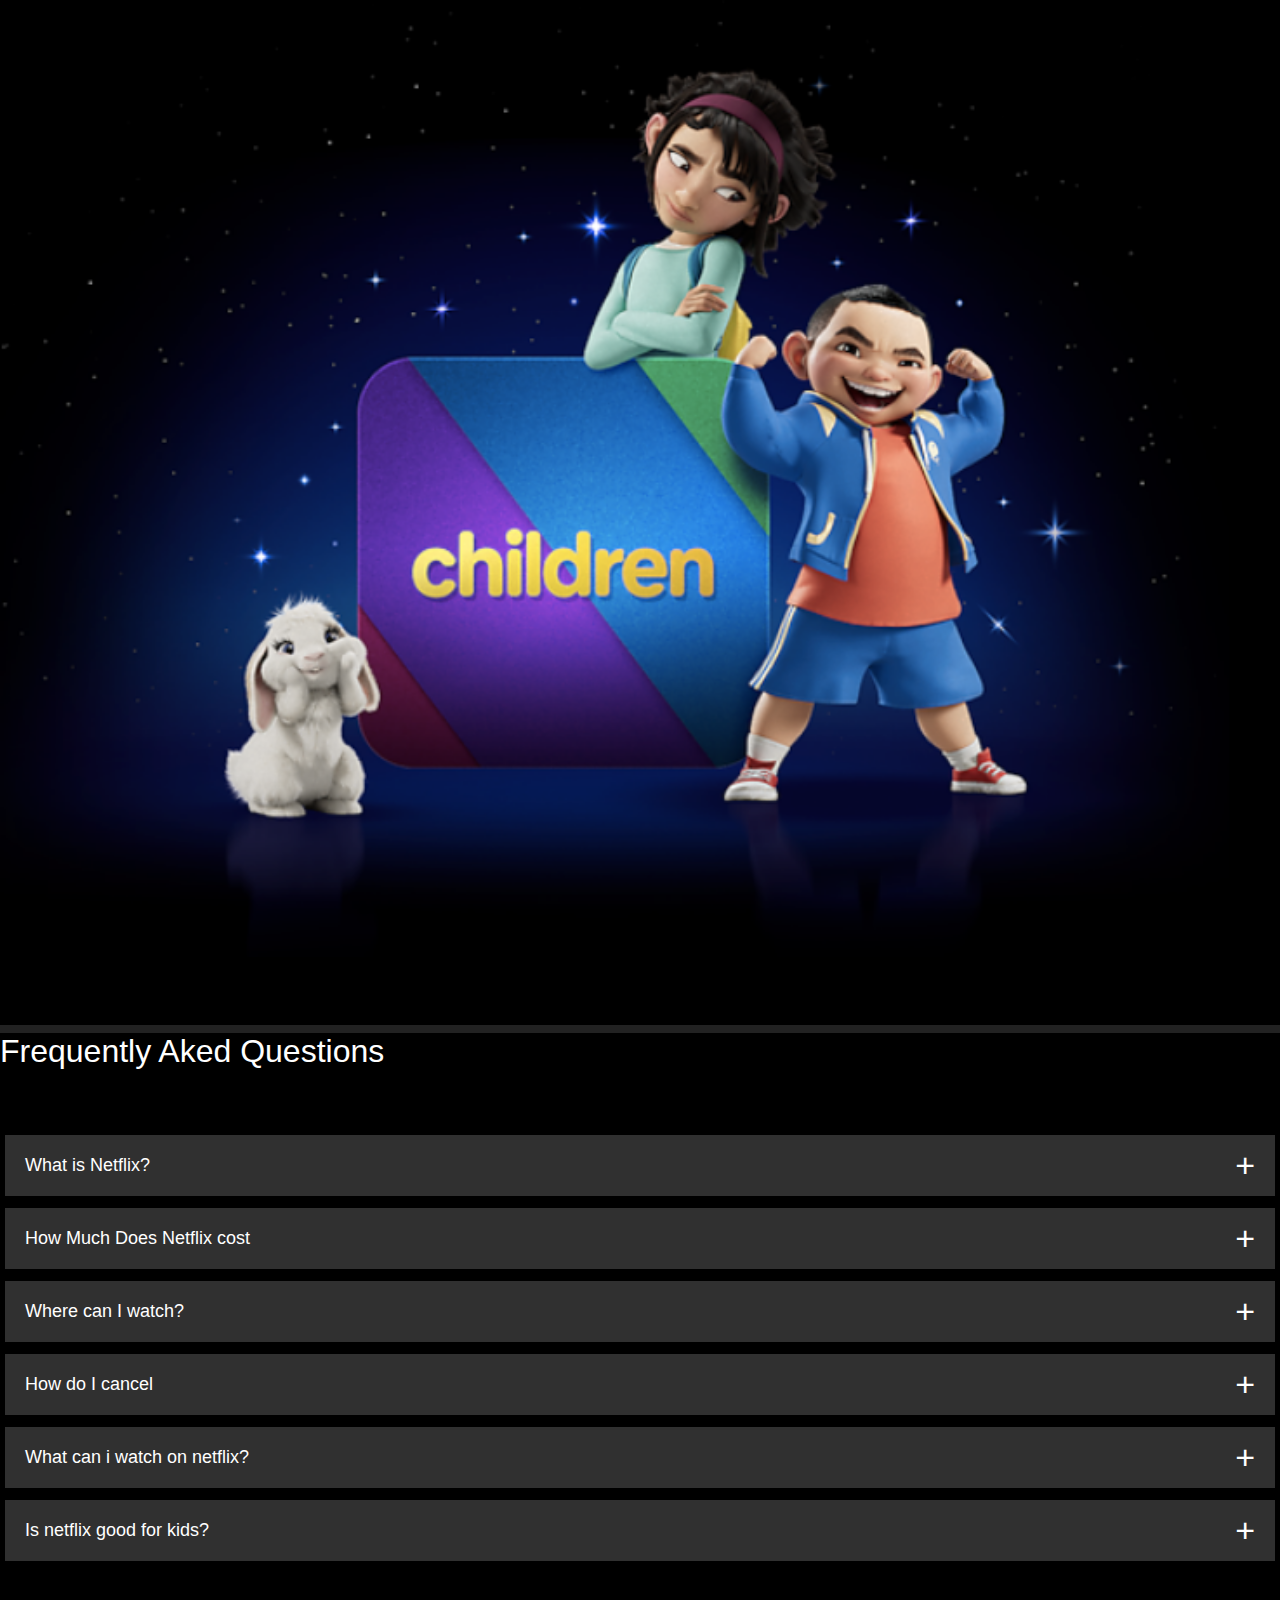
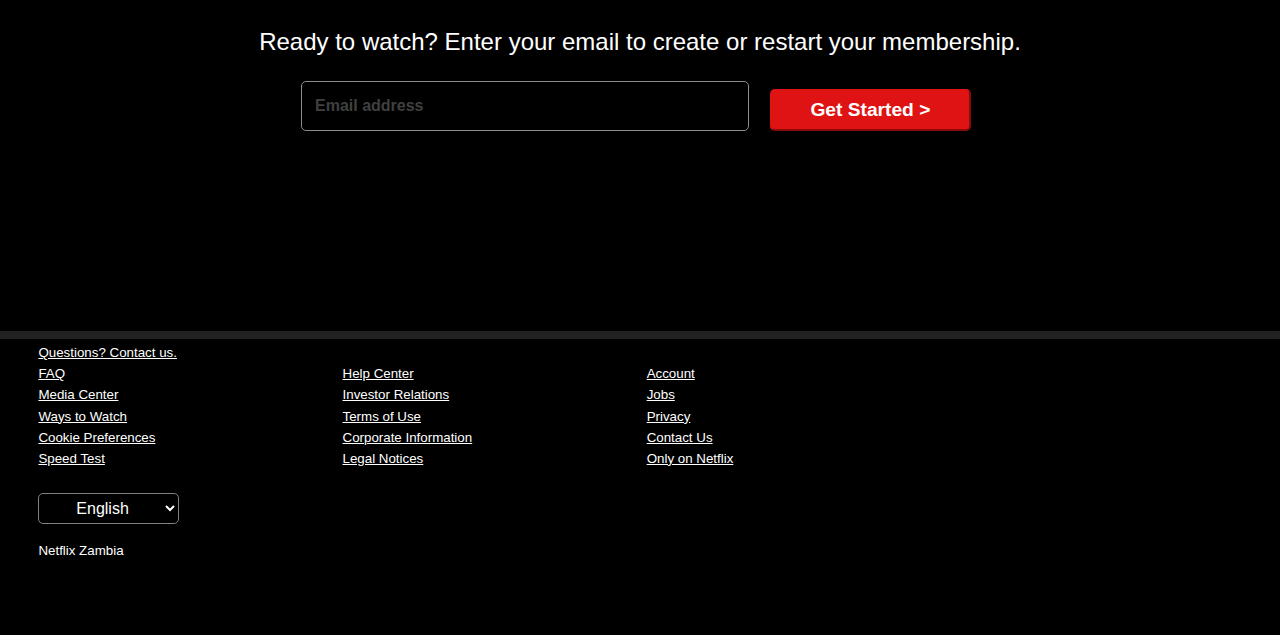
==== commit 52a3eb30: "Added Country to the Get location Pop up message" ====
--- a/index.html
+++ b/index.html
@@ -7,7 +7,7 @@
     <meta name="viewport" content="width=device-width, initial-scale=1.0" />
 
     <title>
-      Netflix Clone Zambia - Watch TV Shows Online, Watch Movies Online
+      Netflix Zambia - Watch TV Shows Online, Watch Movies Online
     </title>
 
     <!-- <link href="https://cdn.jsdelivr.net/npm/bootstrap@5.3.1/dist/css/bootstrap.min.css" rel="stylesheet">
